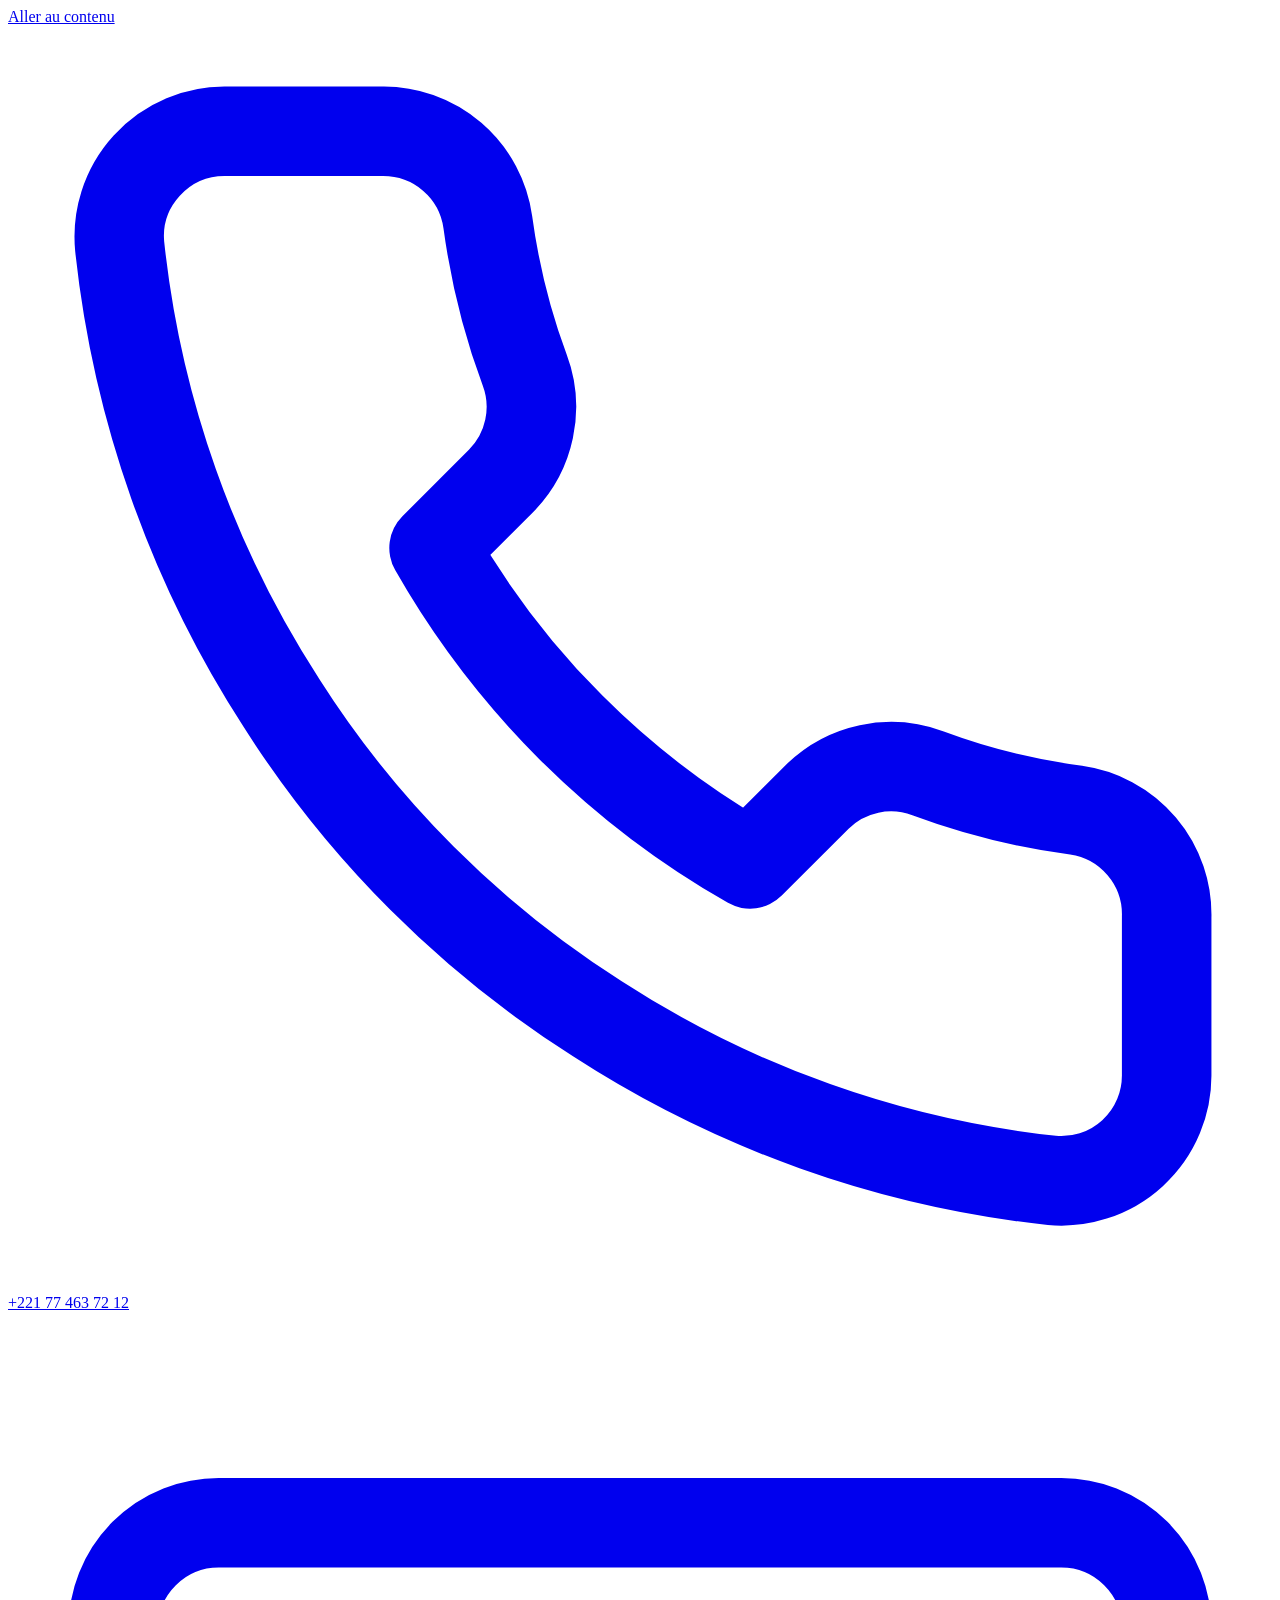
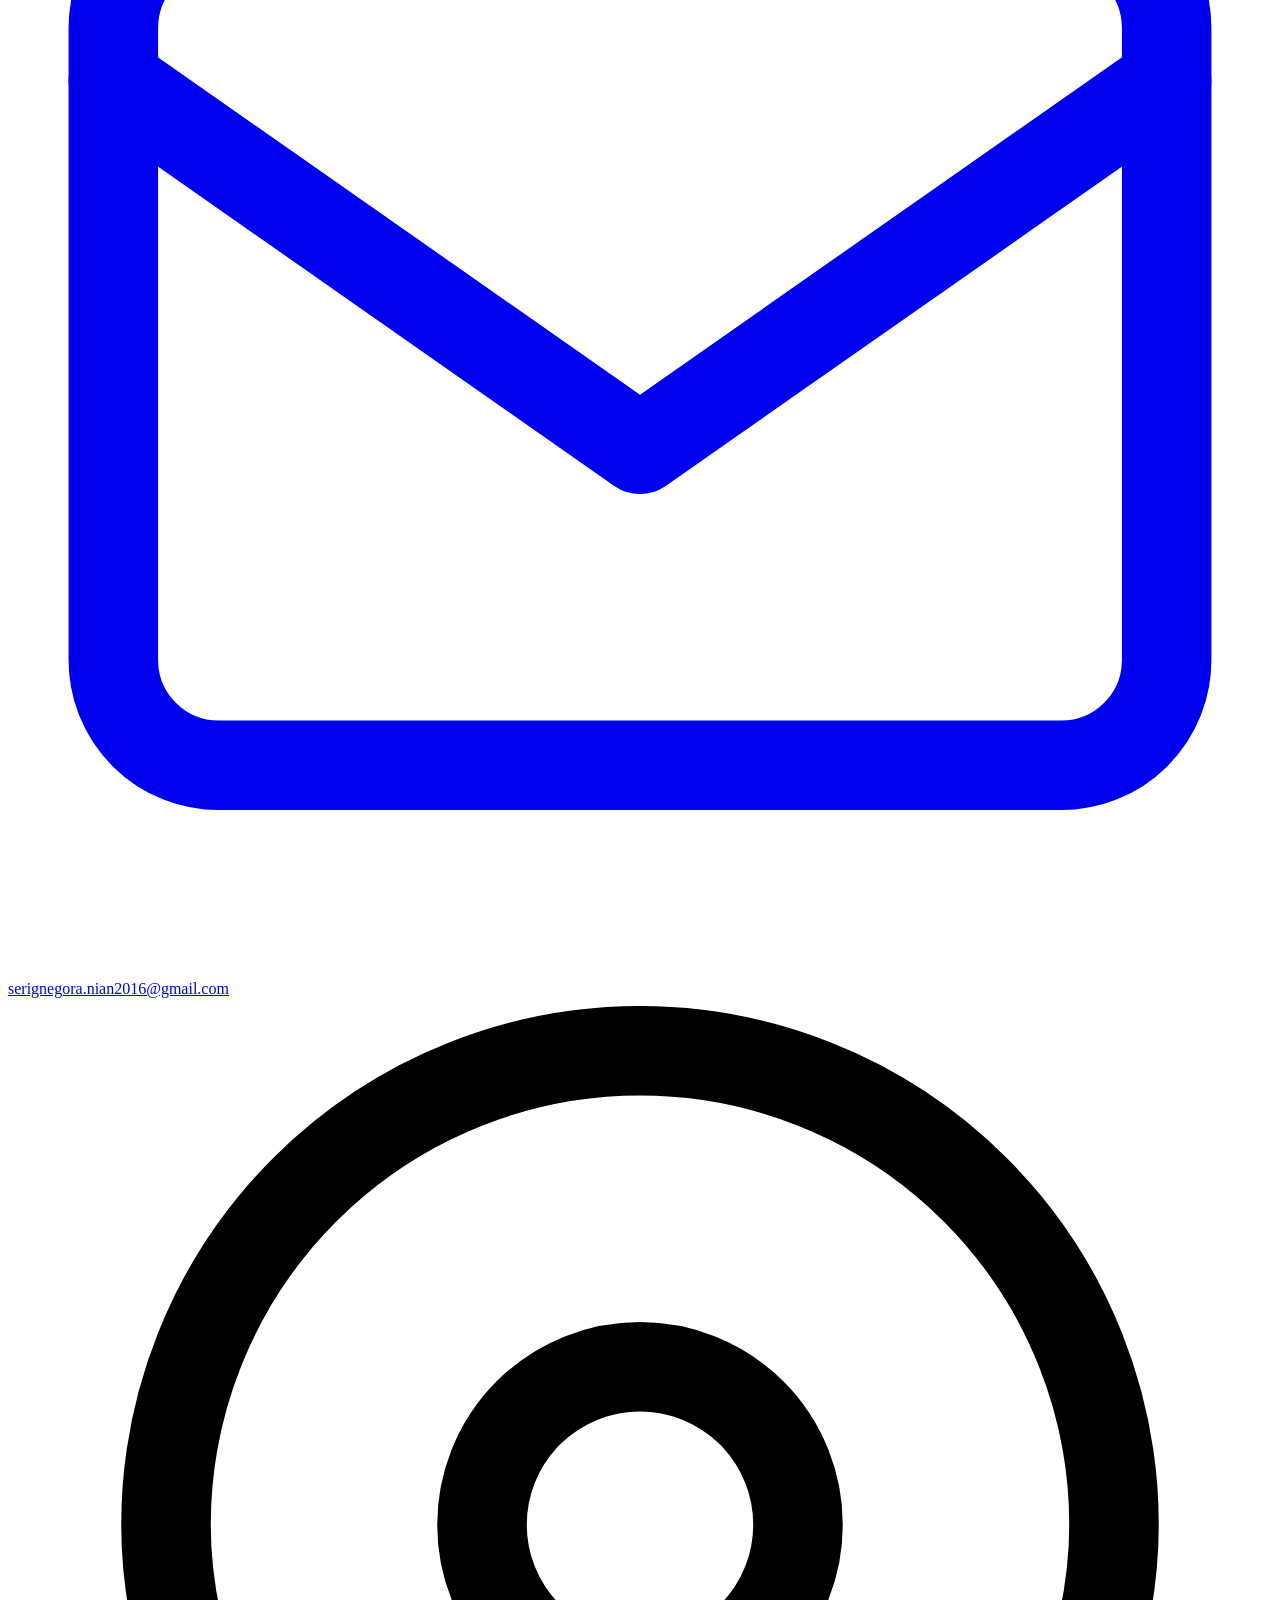
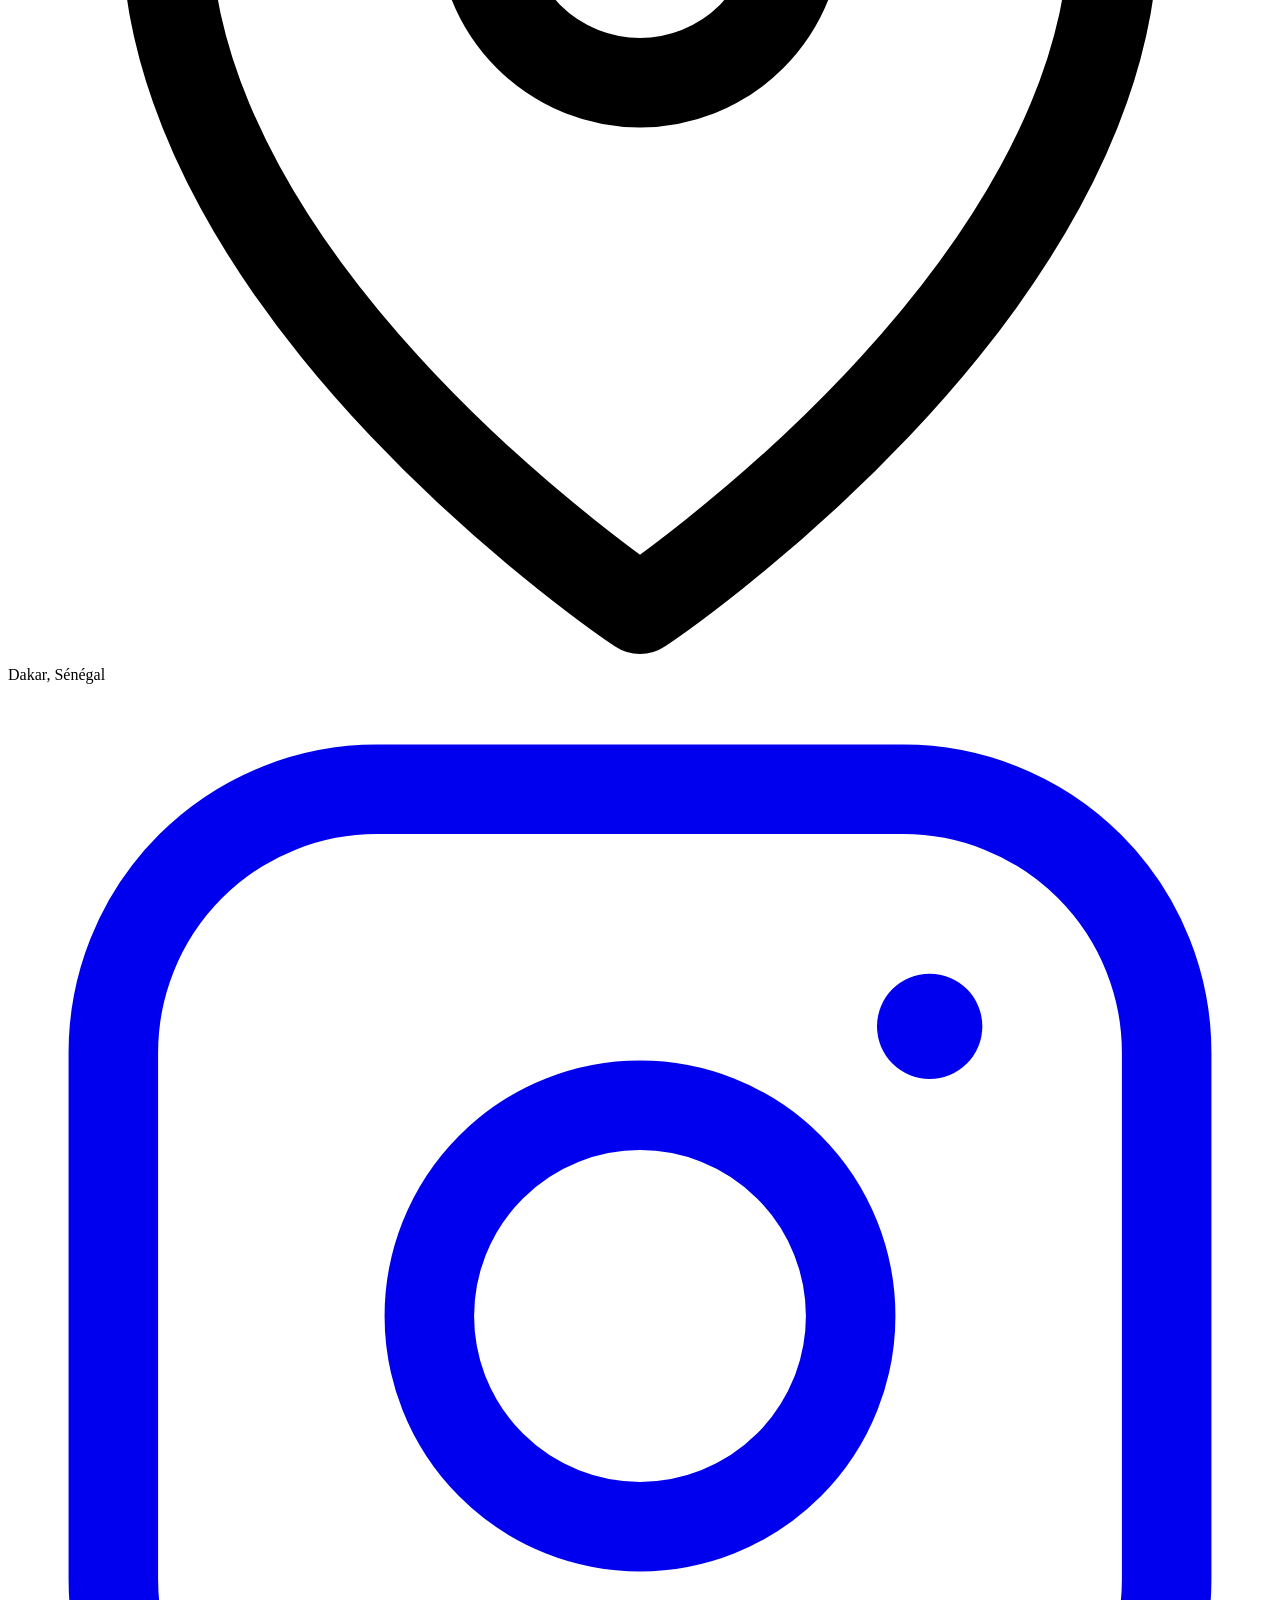
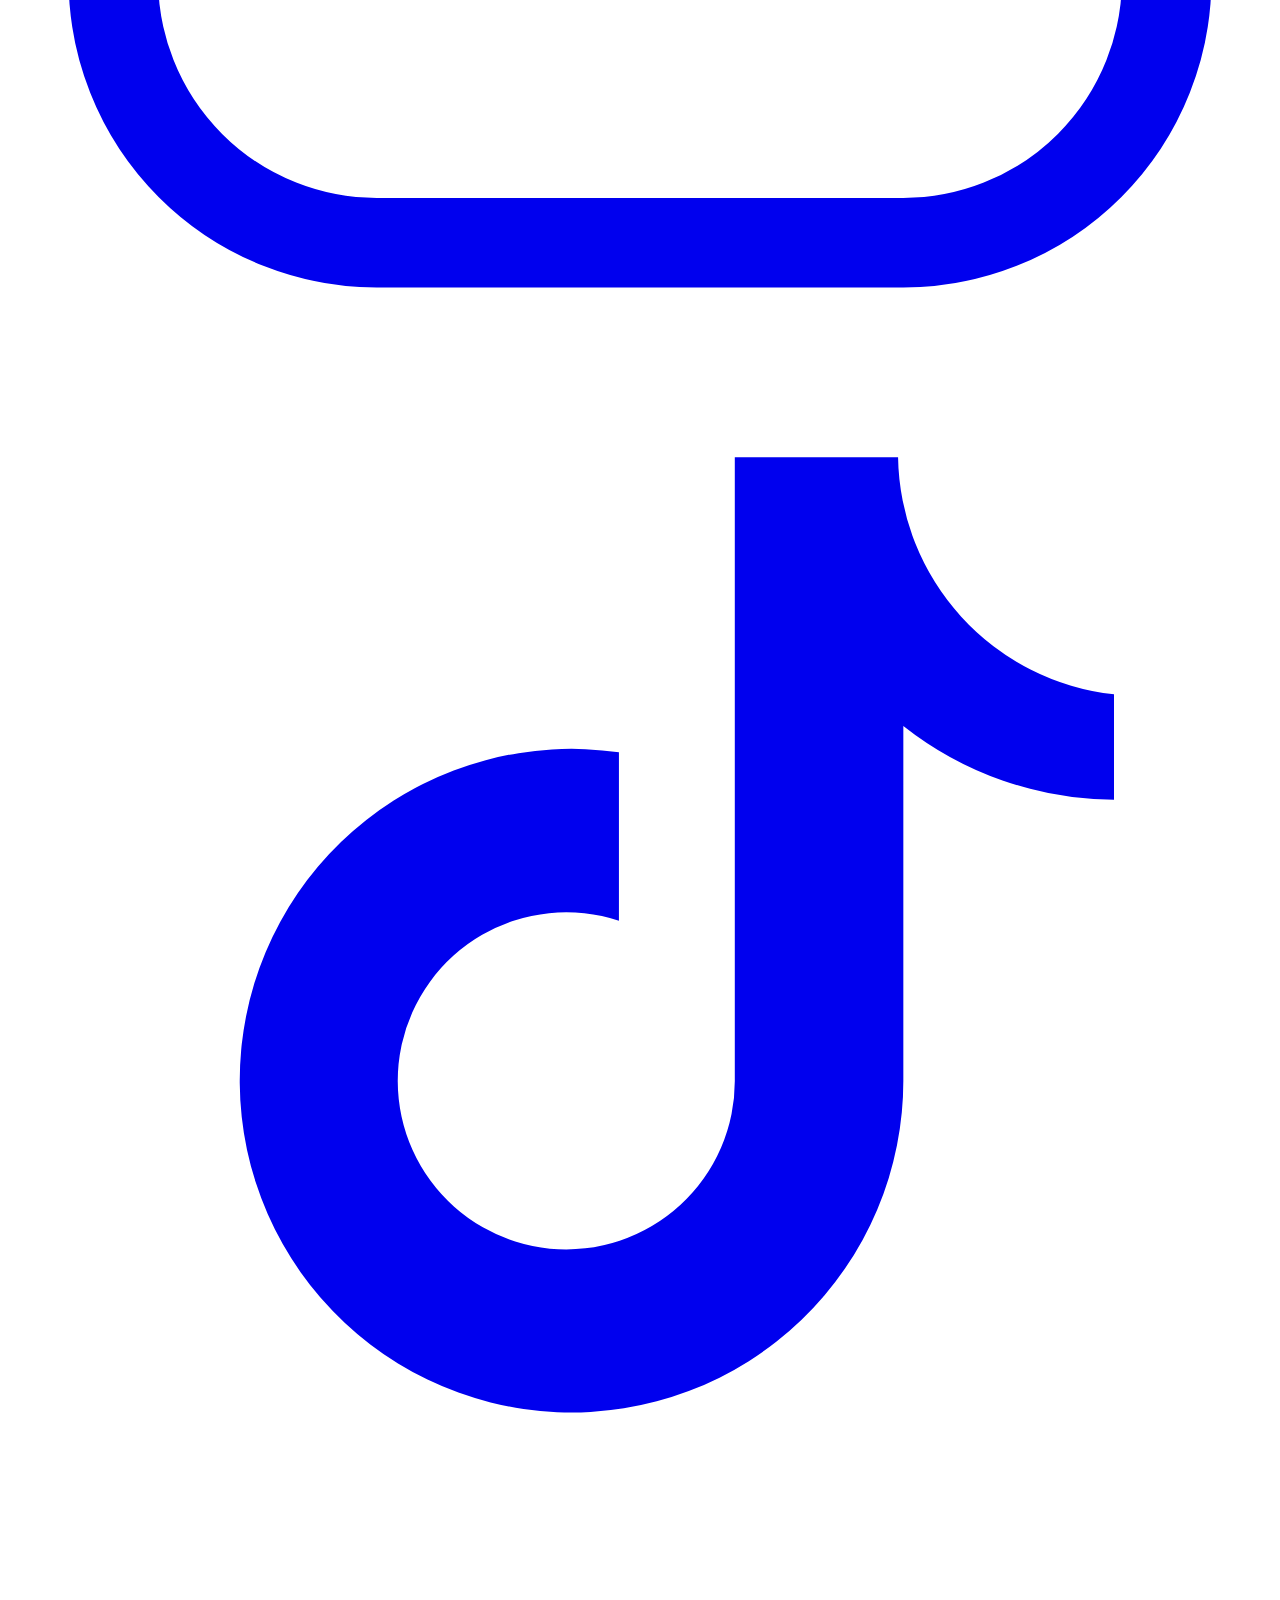
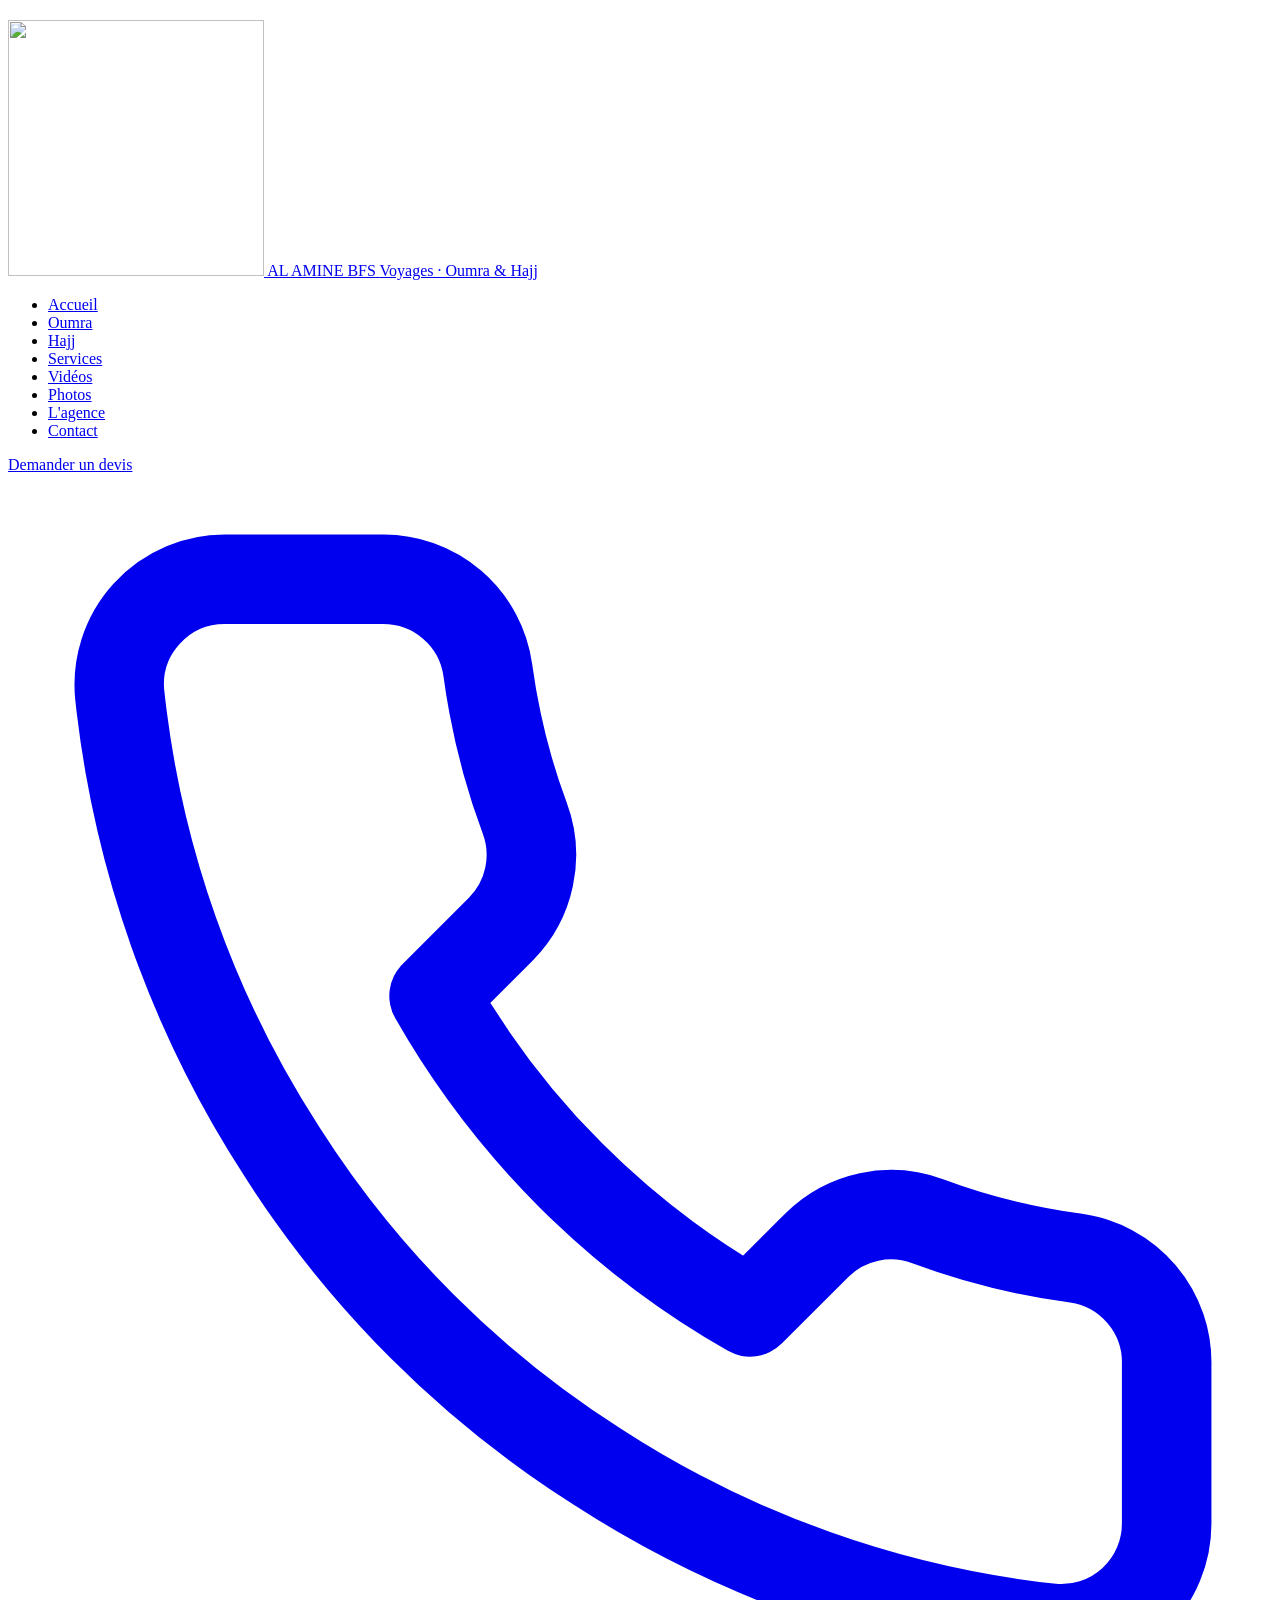
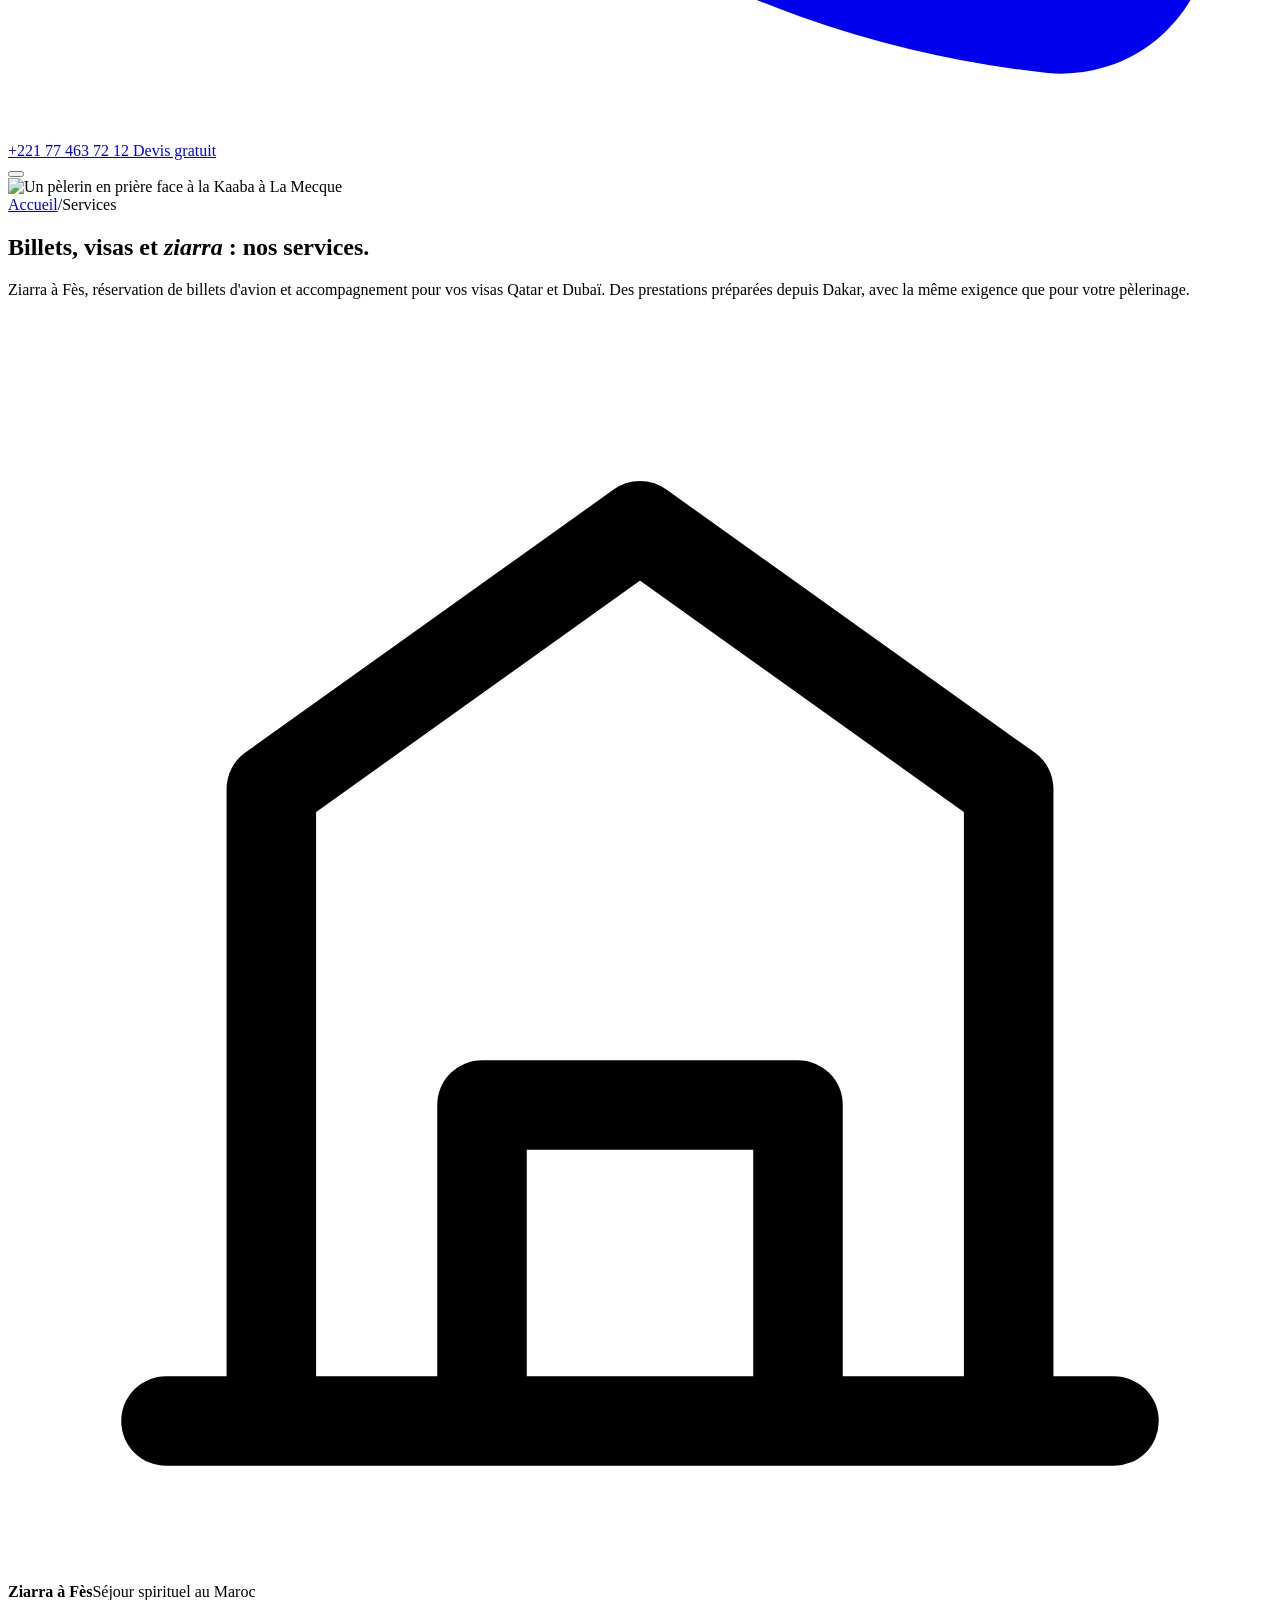
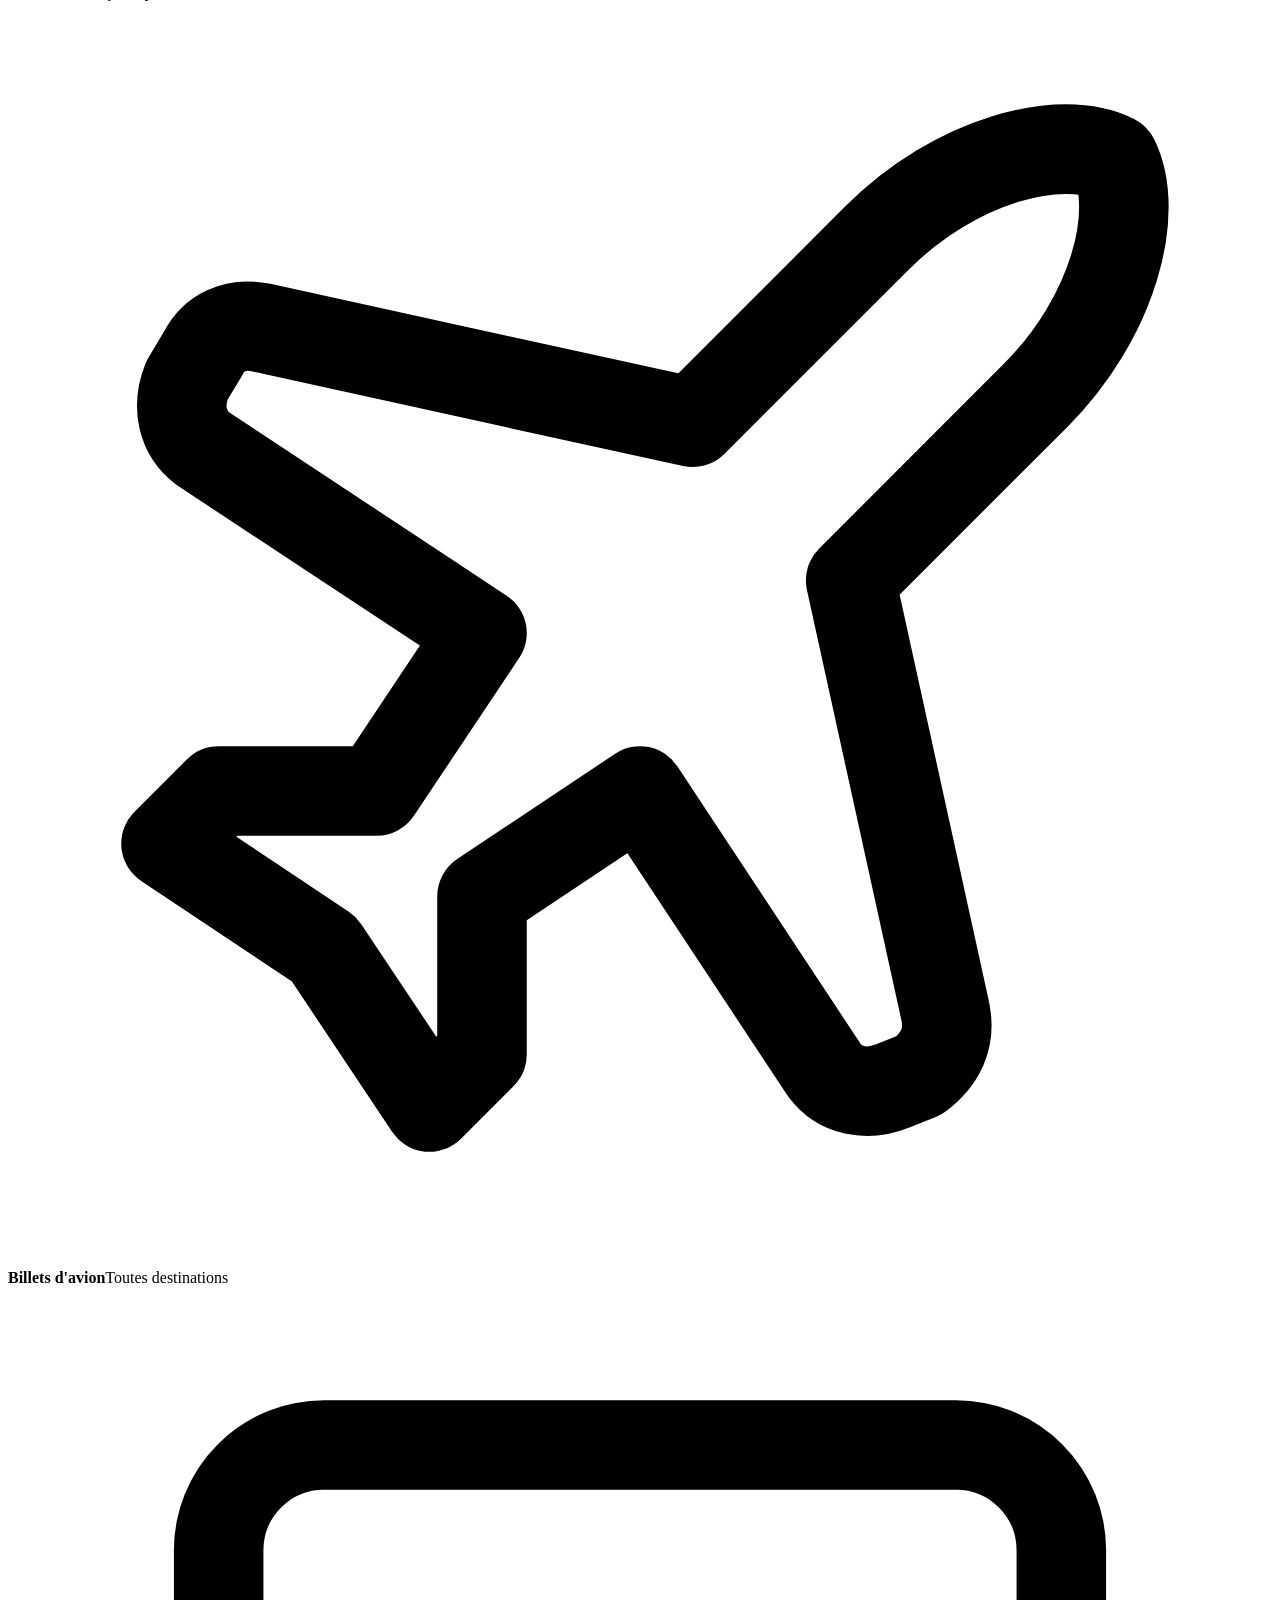
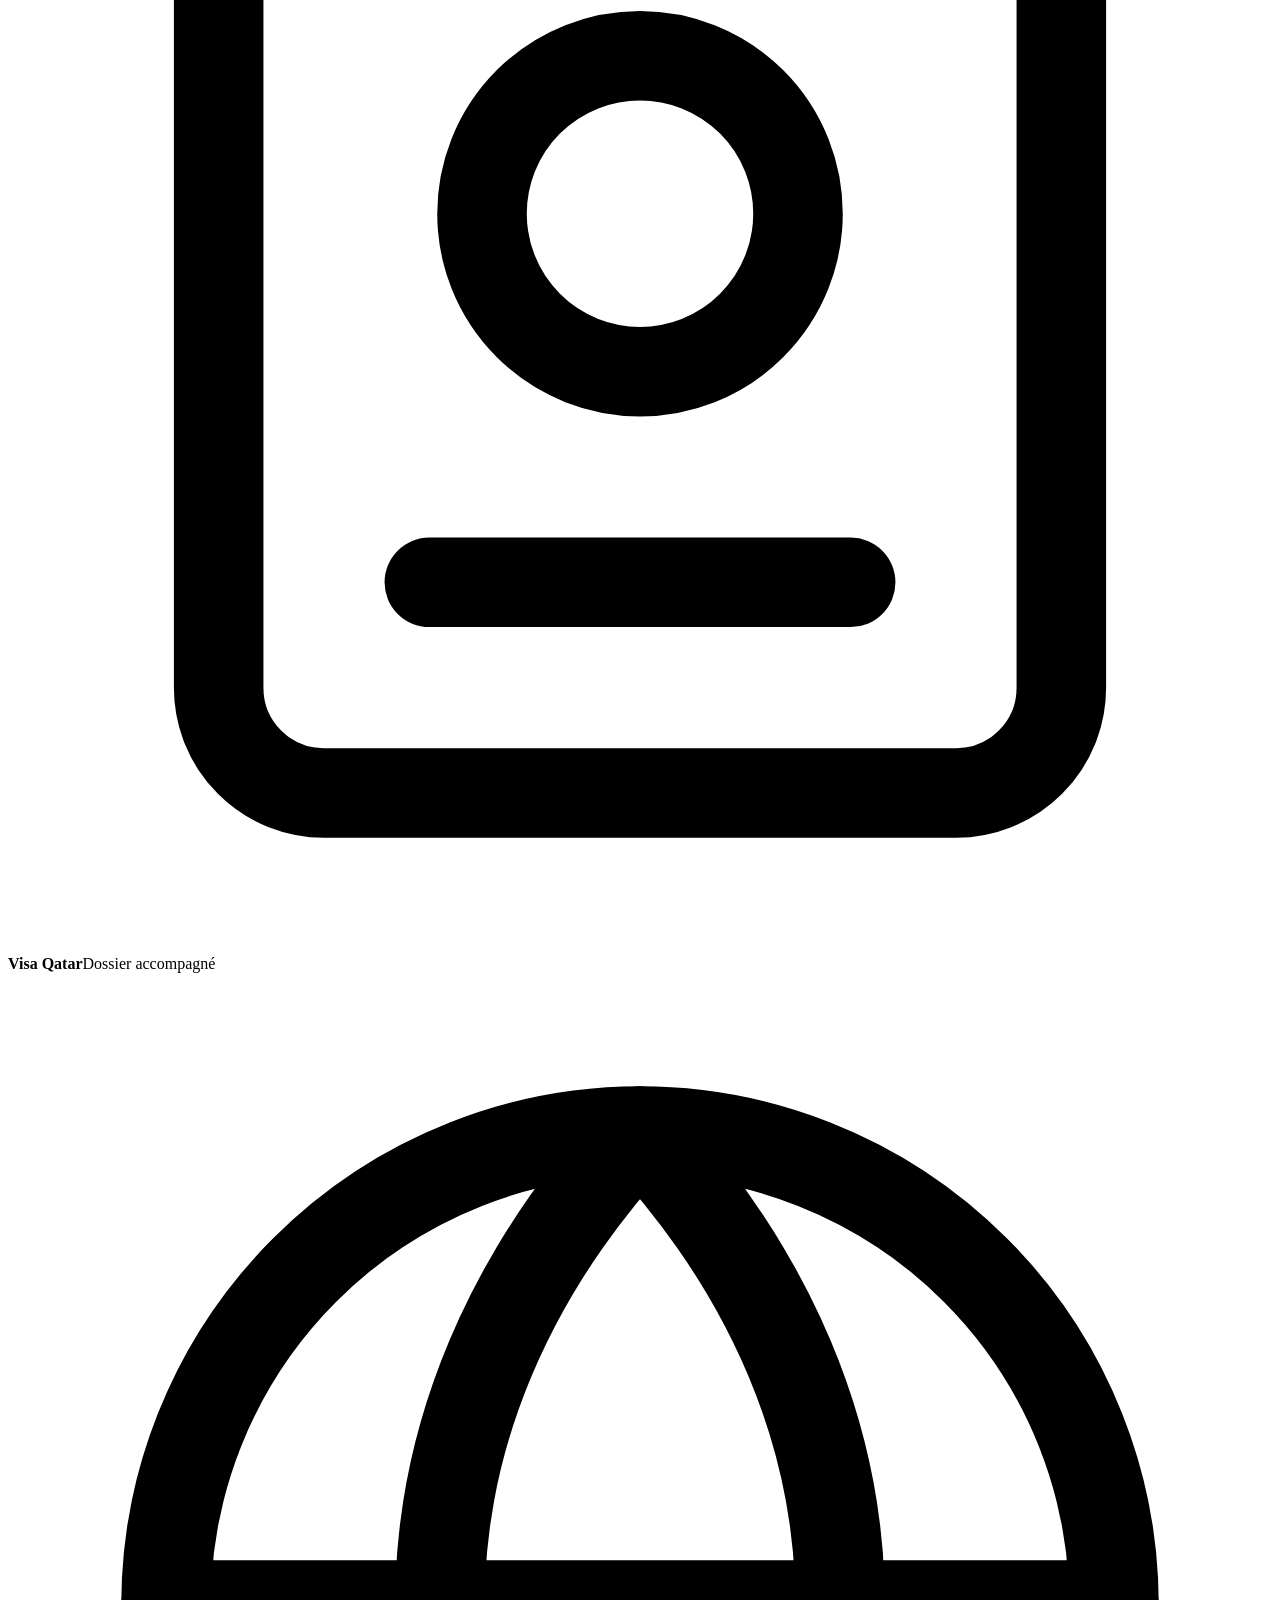
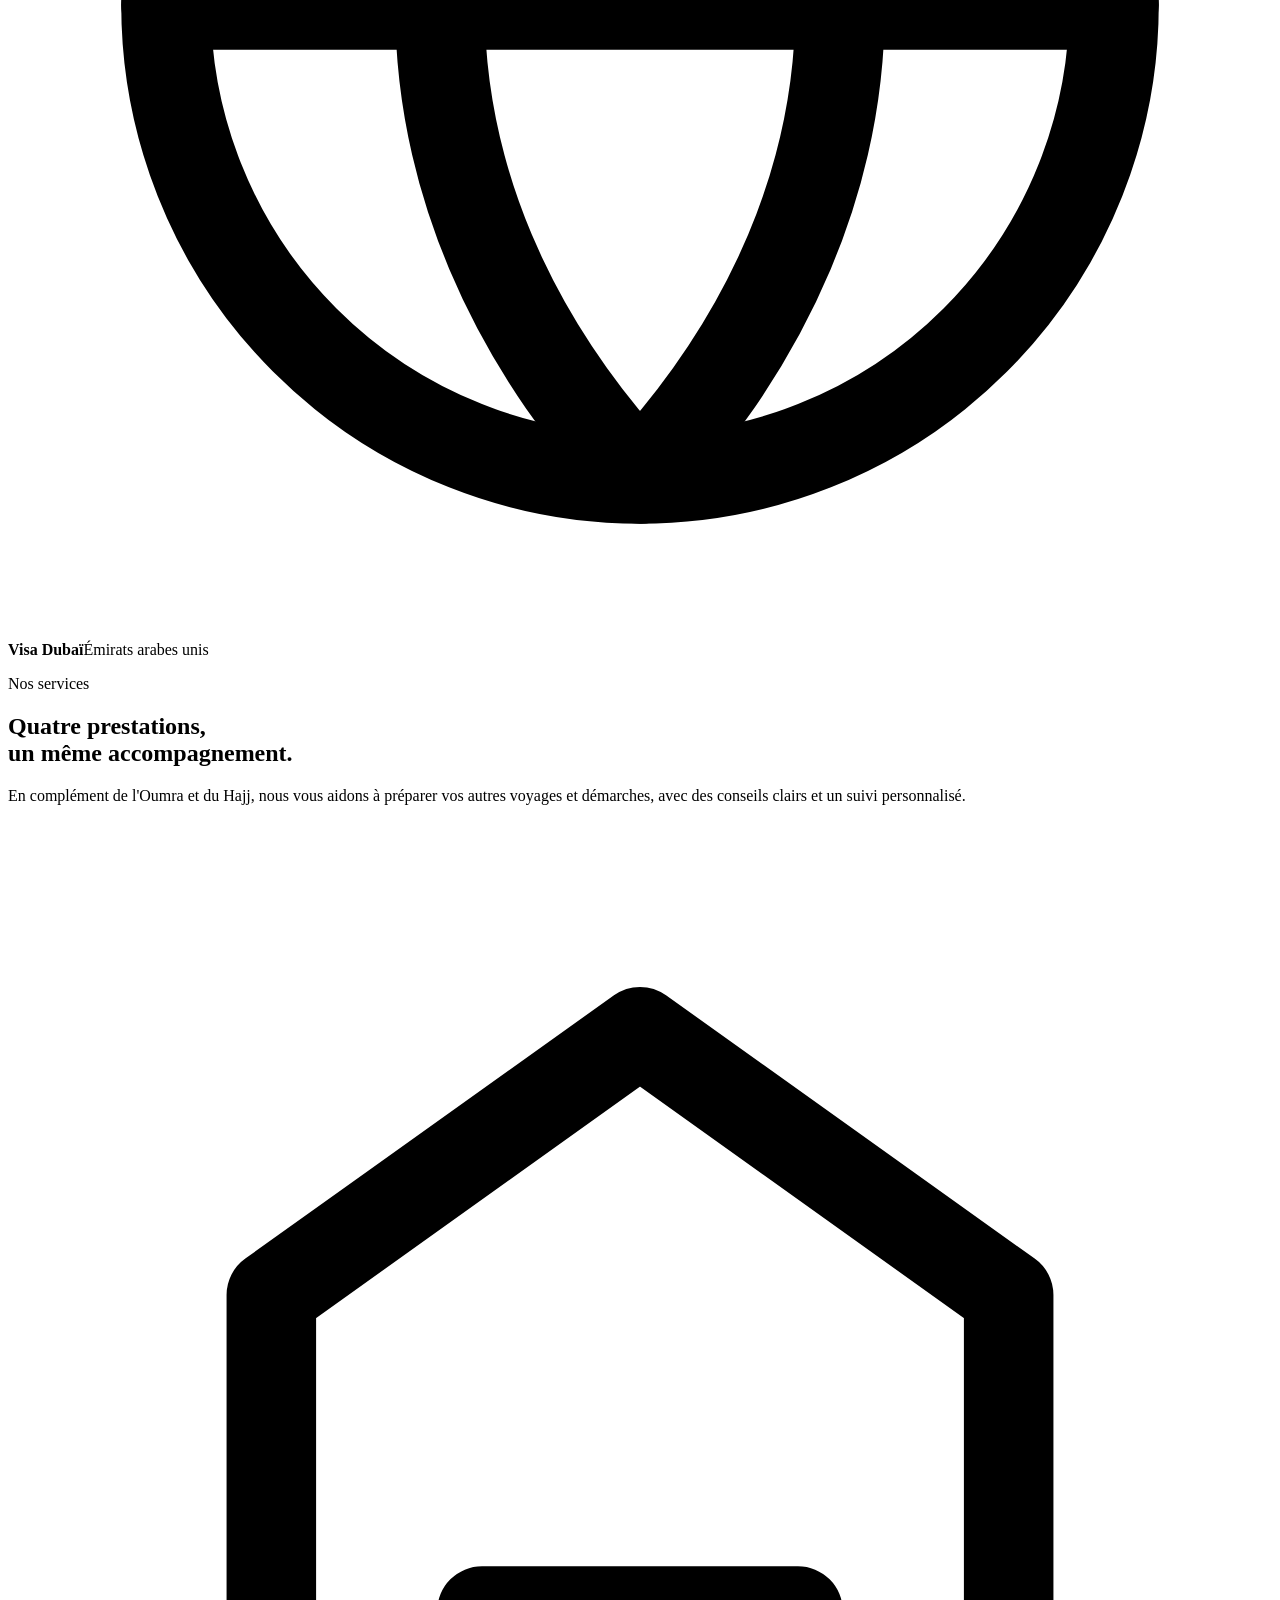
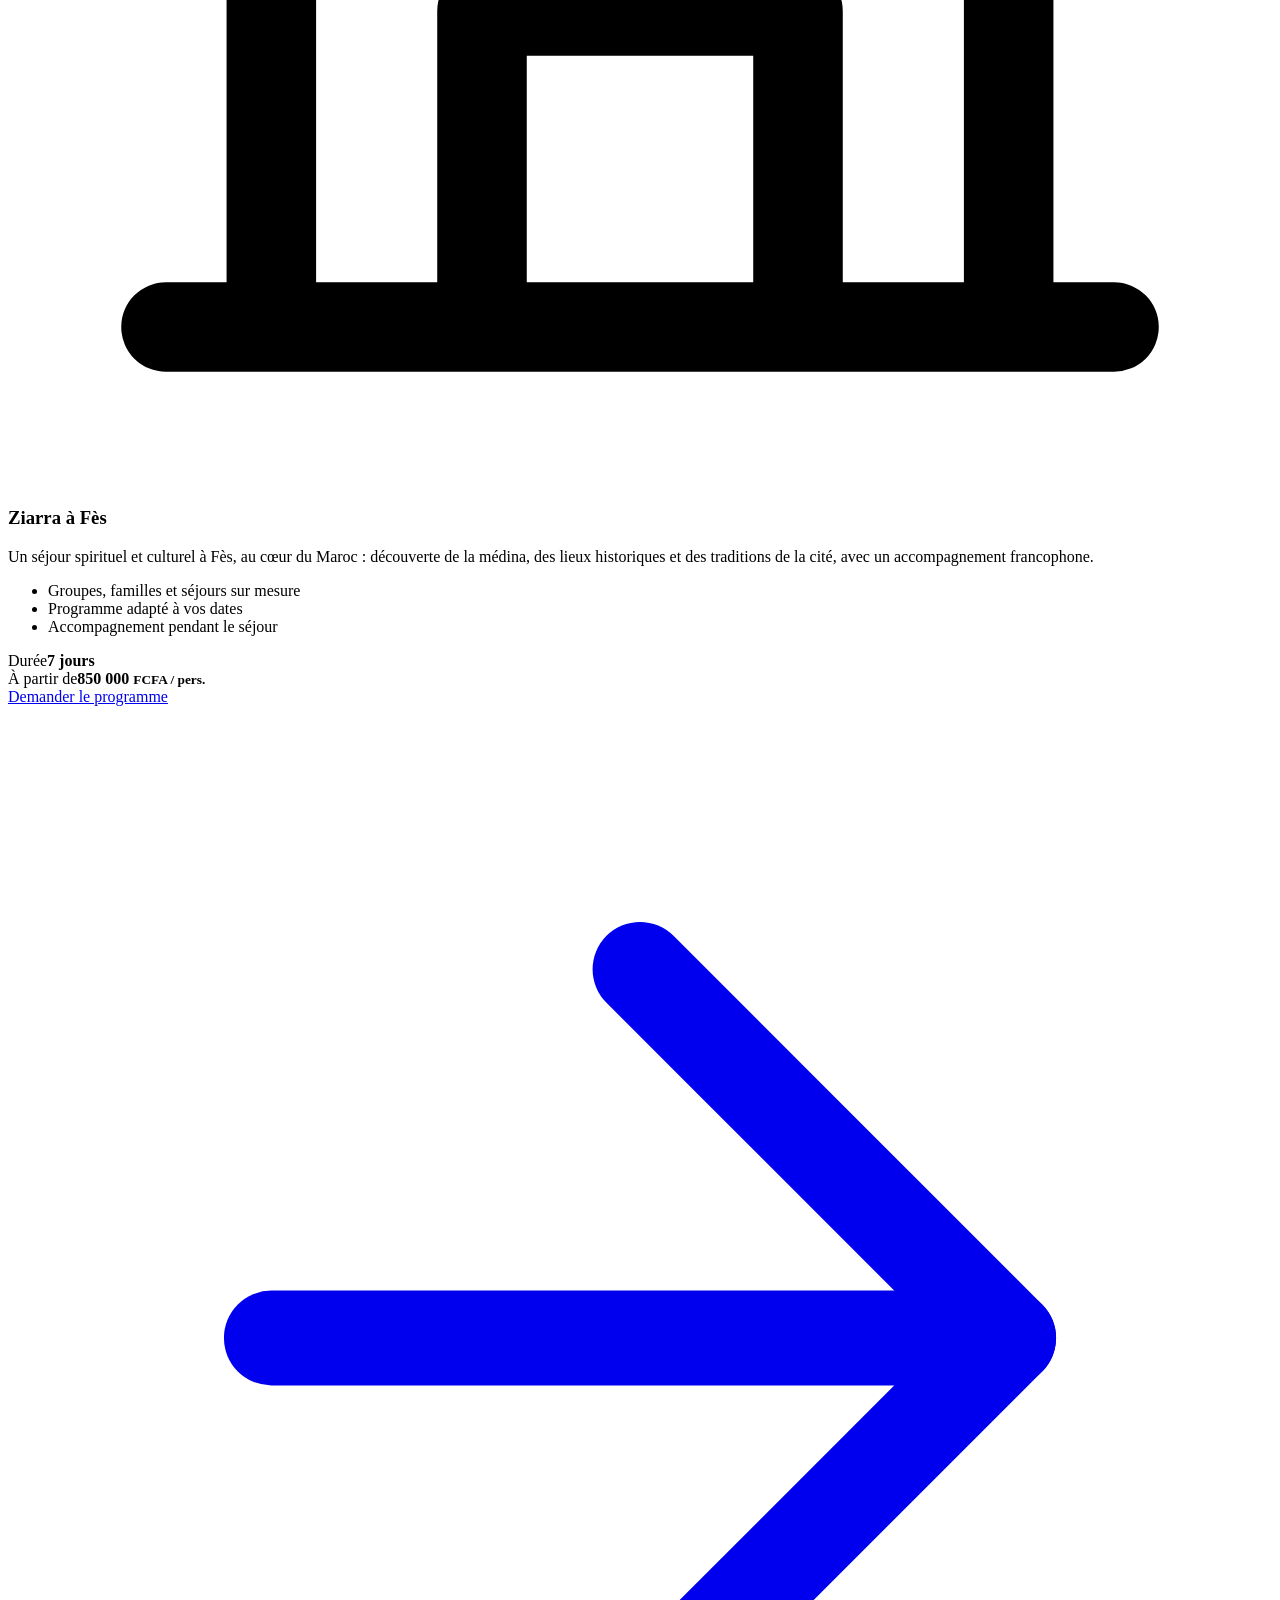
==== index.html @ 8525d1c1 "Create index.html" ====
<!DOCTYPE html>
<html lang="fr">
<head>
  <meta charset="UTF-8">
  <meta name="viewport" content="width=device-width, initial-scale=1">
  <title>Services &amp; tarifs — Ziarra Fès, billets et visas | AL AMINE BFS VOYAGES</title>
  <meta name="description" content="Ziarra à Fès, billets d'avion, visa Qatar et visa Dubaï : durées et tarifs indicatifs, accompagnement depuis Dakar. Devis gratuit avec AL AMINE BFS VOYAGES.">
  <meta name="theme-color" content="#062a20">
  <link rel="canonical" href="https://www.alaminebfsservices.com/services.html">
  <link rel="icon" type="image/svg+xml" href="favicon.svg">

  <meta property="og:type" content="website">
  <meta property="og:locale" content="fr_FR">
  <meta property="og:site_name" content="AL AMINE BFS VOYAGES">
  <meta property="og:title" content="Services &amp; tarifs — Ziarra Fès, billets et visas | AL AMINE BFS VOYAGES">
  <meta property="og:description" content="Durées et tarifs indicatifs pour la ziarra à Fès, les billets d'avion et les visas Qatar et Dubaï, depuis Dakar.">
  <meta property="og:image" content="https://www.alaminebfsservices.com/assets/img/pilgrim.jpg">
  <meta property="og:url" content="https://www.alaminebfsservices.com/services.html">
  <meta name="twitter:card" content="summary_large_image">

  <link rel="preconnect" href="https://fonts.googleapis.com">
  <link rel="preconnect" href="https://fonts.gstatic.com" crossorigin>
  <link href="https://fonts.googleapis.com/css2?family=Amiri:wght@400;700&amp;family=Cormorant+Garamond:ital,wght@0,400;0,500;0,600;0,700;1,400;1,500&amp;family=Manrope:wght@300;400;500;600;700&amp;display=swap" rel="stylesheet">
  <link rel="stylesheet" href="assets/css/style.css">
</head>
<body class="page-services">
  <a class="skip-link" href="#main">Aller au contenu</a>

  <div class="topbar">
    <div class="container topbar-inner">
      <div class="topbar-contact">
        <a href="tel:+221774637212">
          <svg viewBox="0 0 24 24" fill="none" stroke="currentColor" stroke-width="1.7" stroke-linecap="round" stroke-linejoin="round" aria-hidden="true"><path d="M22 16.92v3a2 2 0 0 1-2.18 2 19.79 19.79 0 0 1-8.63-3.07 19.5 19.5 0 0 1-6-6A19.79 19.79 0 0 1 2.12 4.18 2 2 0 0 1 4.11 2h3a2 2 0 0 1 2 1.72c.13.96.36 1.9.7 2.81a2 2 0 0 1-.45 2.11L8.09 9.91a16 16 0 0 0 6 6l1.27-1.27a2 2 0 0 1 2.11-.45c.91.34 1.85.57 2.81.7A2 2 0 0 1 22 16.92z"/></svg>
          +221 77 463 72 12
        </a>
        <a href="mailto:serignegora.nian2016@gmail.com" class="hide-sm">
          <svg viewBox="0 0 24 24" fill="none" stroke="currentColor" stroke-width="1.7" stroke-linecap="round" stroke-linejoin="round" aria-hidden="true"><rect x="2" y="4" width="20" height="16" rx="2"/><path d="m22 7-10 7L2 7"/></svg>
          serignegora.nian2016@gmail.com
        </a>
        <span class="topbar-location">
          <svg viewBox="0 0 24 24" fill="none" stroke="currentColor" stroke-width="1.7" stroke-linecap="round" stroke-linejoin="round" aria-hidden="true"><path d="M21 10c0 7-9 13-9 13S3 17 3 10a9 9 0 0 1 18 0z"/><circle cx="12" cy="10" r="3"/></svg>
          Dakar, Sénégal
        </span>
      </div>
      <div class="topbar-social">
        <a href="https://www.instagram.com/p/DcQyc6LtL-p/" target="_blank" rel="noopener" aria-label="Instagram"><svg viewBox="0 0 24 24" fill="none" stroke="currentColor" stroke-width="1.7" aria-hidden="true"><rect x="2" y="2" width="20" height="20" rx="5"/><circle cx="12" cy="12" r="4"/><circle cx="17.5" cy="6.5" r="1" fill="currentColor" stroke="none"/></svg></a>
        <a href="https://www.tiktok.com/@serigne.gora.al.amine" target="_blank" rel="noopener" aria-label="TikTok"><svg viewBox="0 0 24 24" fill="currentColor" aria-hidden="true"><path d="M21 8.5a6.5 6.5 0 0 1-4-1.4v6.7a6.3 6.3 0 1 1-5.4-6.2v3.2a3.2 3.2 0 1 0 2.2 3V2h3.1a4.6 4.6 0 0 0 4.1 4.5V8.5z"/></svg></a>
      </div>
    </div>
  </div>

  <header class="site-header" id="site-header">
    <div class="container header-inner">
      <a class="brand" href="index.html" aria-label="AL AMINE BFS VOYAGES — Accueil">
        <img class="brand-mark brand-logo" src="assets/img/logo-al-amine.png" alt="" width="256" height="256" decoding="async">
        <span class="brand-text">
          <span class="brand-name">AL AMINE BFS</span>
          <span class="brand-sub">Voyages · Oumra &amp; Hajj</span>
        </span>
      </a>

      <nav class="main-nav" id="main-nav" aria-label="Navigation principale">
        <ul>
          <li><a href="index.html">Accueil</a></li>
          <li><a href="omra.html">Oumra</a></li>
          <li><a href="hajj.html">Hajj</a></li>
          <li><a href="services.html" class="is-active">Services</a></li>
          <li><a href="videos.html">Vidéos</a></li>
          <li><a href="photos.html">Photos</a></li>
          <li><a href="agence.html">L'agence</a></li>
          <li><a href="contact.html">Contact</a></li>
        </ul>
        <div class="nav-mobile-cta"><a class="btn btn--gold" href="contact.html#devis">Demander un devis</a></div>
      </nav>

      <div class="header-actions">
        <a class="header-phone" href="tel:+221774637212">
          <svg viewBox="0 0 24 24" fill="none" stroke="currentColor" stroke-width="1.7" stroke-linecap="round" stroke-linejoin="round" aria-hidden="true"><path d="M22 16.92v3a2 2 0 0 1-2.18 2 19.79 19.79 0 0 1-8.63-3.07 19.5 19.5 0 0 1-6-6A19.79 19.79 0 0 1 2.12 4.18 2 2 0 0 1 4.11 2h3a2 2 0 0 1 2 1.72c.13.96.36 1.9.7 2.81a2 2 0 0 1-.45 2.11L8.09 9.91a16 16 0 0 0 6 6l1.27-1.27a2 2 0 0 1 2.11-.45c.91.34 1.85.57 2.81.7A2 2 0 0 1 22 16.92z"/></svg>
          +221 77 463 72 12
        </a>
        <a class="btn btn--gold btn--sm" href="contact.html#devis">Devis gratuit</a>
      </div>

      <button class="nav-toggle" id="nav-toggle" type="button" aria-label="Ouvrir le menu" aria-expanded="false" aria-controls="main-nav">
        <span></span><span></span><span></span>
      </button>
    </div>
  </header>

  <main id="main">
    <section class="page-hero page-hero--offset">
      <div class="page-hero-bg">
        <img src="assets/img/pilgrim.jpg" width="1400" height="1050" alt="Un pèlerin en prière face à la Kaaba à La Mecque" fetchpriority="high">
      </div>
      <div class="container page-hero-content">
        <nav class="breadcrumb" aria-label="Fil d'Ariane">
          <a href="index.html">Accueil</a><span>/</span><span>Services</span>
        </nav>
        <h1>Billets, visas et <em>ziarra</em> : nos services.</h1>
        <p>Ziarra à Fès, réservation de billets d'avion et accompagnement pour vos visas Qatar et Dubaï. Des prestations préparées depuis Dakar, avec la même exigence que pour votre pèlerinage.</p>
      </div>
    </section>

    <!-- Infos clés -->
    <section class="stats-wrap" aria-label="Nos services en bref">
      <div class="container">
        <div class="travel-info reveal">
          <div>
            <svg viewBox="0 0 24 24" fill="none" stroke="currentColor" stroke-width="1.7" stroke-linecap="round" stroke-linejoin="round" aria-hidden="true"><path d="M3 21h18M5 21V9l7-5 7 5v12M9 21v-6h6v6"/></svg>
            <div><strong>Ziarra à Fès</strong><span>Séjour spirituel au Maroc</span></div>
          </div>
          <div>
            <svg viewBox="0 0 24 24" fill="none" stroke="currentColor" stroke-width="1.7" stroke-linecap="round" stroke-linejoin="round" aria-hidden="true"><path d="M17.8 19.2 16 11l3.5-3.5C21 6 21.5 4 21 3c-1-.5-3 0-4.5 1.5L13 8 4.8 6.2c-.5-.1-.9.1-1.1.5l-.3.5c-.2.5-.1 1 .3 1.3L9 12l-2 3H4l-1 1 3 2 2 3 1-1v-3l3-2 3.5 5.3c.3.4.8.5 1.3.3l.5-.2c.4-.3.6-.7.5-1.2z"/></svg>
            <div><strong>Billets d'avion</strong><span>Toutes destinations</span></div>
          </div>
          <div>
            <svg viewBox="0 0 24 24" fill="none" stroke="currentColor" stroke-width="1.7" stroke-linecap="round" stroke-linejoin="round" aria-hidden="true"><rect x="4" y="3" width="16" height="18" rx="2"/><circle cx="12" cy="10" r="3"/><path d="M8 17h8"/></svg>
            <div><strong>Visa Qatar</strong><span>Dossier accompagné</span></div>
          </div>
          <div>
            <svg viewBox="0 0 24 24" fill="none" stroke="currentColor" stroke-width="1.7" stroke-linecap="round" stroke-linejoin="round" aria-hidden="true"><circle cx="12" cy="12" r="9"/><path d="M3 12h18M12 3c2.5 2.7 3.8 5.8 3.8 9s-1.3 6.3-3.8 9c-2.5-2.7-3.8-5.8-3.8-9S9.5 5.7 12 3z"/></svg>
            <div><strong>Visa Dubaï</strong><span>Émirats arabes unis</span></div>
          </div>
        </div>
      </div>
    </section>

    <!-- Services -->
    <section class="section">
      <div class="container">
        <div class="section-head section-head--center">
          <p class="eyebrow">Nos services</p>
          <h2 class="section-title">Quatre prestations,<br>un même accompagnement.</h2>
          <p class="section-lead">En complément de l'Oumra et du Hajj, nous vous aidons à préparer vos autres voyages et démarches, avec des conseils clairs et un suivi personnalisé.</p>
        </div>

        <div class="features">
          <article class="feature reveal" id="ziarra">
            <span class="feature-icon">
              <svg viewBox="0 0 24 24" fill="none" stroke="currentColor" stroke-width="1.7" stroke-linecap="round" stroke-linejoin="round" aria-hidden="true"><path d="M3 21h18M5 21V9l7-5 7 5v12M9 21v-6h6v6"/></svg>
            </span>
            <h3>Ziarra à Fès</h3>
            <p>Un séjour spirituel et culturel à Fès, au cœur du Maroc : découverte de la médina, des lieux historiques et des traditions de la cité, avec un accompagnement francophone.</p>
            <ul class="service-points">
              <li>Groupes, familles et séjours sur mesure</li>
              <li>Programme adapté à vos dates</li>
              <li>Accompagnement pendant le séjour</li>
            </ul>
            <div class="service-meta">
              <div><span>Durée</span><strong>7 jours</strong></div>
              <div><span>À partir de</span><strong>850 000 <small>FCFA / pers.</small></strong></div>
            </div>
            <a class="link-arrow" href="contact.html?offre=ziarra#devis">Demander le programme
              <svg viewBox="0 0 24 24" fill="none" stroke="currentColor" stroke-width="1.8" stroke-linecap="round" stroke-linejoin="round" aria-hidden="true"><line x1="5" y1="12" x2="19" y2="12"/><polyline points="12 5 19 12 12 19"/></svg>
            </a>
          </article>

          <article class="feature reveal" id="billets" style="--d: .08s">
            <span class="feature-icon">
              <svg viewBox="0 0 24 24" fill="none" stroke="currentColor" stroke-width="1.7" stroke-linecap="round" stroke-linejoin="round" aria-hidden="true"><path d="M17.8 19.2 16 11l3.5-3.5C21 6 21.5 4 21 3c-1-.5-3 0-4.5 1.5L13 8 4.8 6.2c-.5-.1-.9.1-1.1.5l-.3.5c-.2.5-.1 1 .3 1.3L9 12l-2 3H4l-1 1 3 2 2 3 1-1v-3l3-2 3.5 5.3c.3.4.8.5 1.3.3l.5-.2c.4-.3.6-.7.5-1.2z"/></svg>
            </span>
            <h3>Billets d'avion</h3>
            <p>Réservation de billets au départ de Dakar ou vers le Sénégal : nous comparons les compagnies, les escales et les conditions pour trouver l'option la plus adaptée.</p>
            <ul class="service-points">
              <li>Vols réguliers et groupes</li>
              <li>Dates flexibles et escales maîtrisées</li>
              <li>Émission et suivi de la réservation</li>
            </ul>
            <div class="service-meta">
              <div><span>Émission</span><strong>24–48 h</strong></div>
              <div><span>À partir de</span><strong>250 000 <small>FCFA · selon destination</small></strong></div>
            </div>
            <a class="link-arrow" href="contact.html?offre=billet#devis">Demander un tarif
              <svg viewBox="0 0 24 24" fill="none" stroke="currentColor" stroke-width="1.8" stroke-linecap="round" stroke-linejoin="round" aria-hidden="true"><line x1="5" y1="12" x2="19" y2="12"/><polyline points="12 5 19 12 12 19"/></svg>
            </a>
          </article>

          <article class="feature reveal" id="visas">
            <span class="feature-icon">
              <svg viewBox="0 0 24 24" fill="none" stroke="currentColor" stroke-width="1.7" stroke-linecap="round" stroke-linejoin="round" aria-hidden="true"><rect x="4" y="3" width="16" height="18" rx="2"/><circle cx="12" cy="10" r="3"/><path d="M8 17h8"/></svg>
            </span>
            <h3>Visa Qatar</h3>
            <p>Nous vous accompagnons dans la préparation de votre demande de visa pour le Qatar : vérification des pièces, formulaire, réservation et suivi du dossier.</p>
            <ul class="service-points">
              <li>Documents vérifiés avant dépôt</li>
              <li>Formulaire et démarches accompagnés</li>
              <li>Suivi jusqu'à la décision</li>
            </ul>
            <div class="service-meta">
              <div><span>Délai</span><strong>5–10 jours ouvrés</strong></div>
              <div><span>À partir de</span><strong>170 000 <small>FCFA</small></strong></div>
            </div>
            <a class="link-arrow" href="contact.html?offre=qatar#devis">Préparer mon dossier
              <svg viewBox="0 0 24 24" fill="none" stroke="currentColor" stroke-width="1.8" stroke-linecap="round" stroke-linejoin="round" aria-hidden="true"><line x1="5" y1="12" x2="19" y2="12"/><polyline points="12 5 19 12 12 19"/></svg>
            </a>
          </article>

          <article class="feature reveal" id="visa-dubai" style="--d: .08s">
            <span class="feature-icon">
              <svg viewBox="0 0 24 24" fill="none" stroke="currentColor" stroke-width="1.7" stroke-linecap="round" stroke-linejoin="round" aria-hidden="true"><circle cx="12" cy="12" r="9"/><path d="M3 12h18M12 3c2.5 2.7 3.8 5.8 3.8 9s-1.3 6.3-3.8 9c-2.5-2.7-3.8-5.8-3.8-9S9.5 5.7 12 3z"/></svg>
            </span>
            <h3>Visa Dubaï</h3>
            <p>Assistance pour votre demande de visa pour Dubaï et les Émirats arabes unis : constitution du dossier, photos, assurance voyage et conseils sur les délais.</p>
            <ul class="service-points">
              <li>Dossier constitué selon votre profil</li>
              <li>Conseils sur les pièces à fournir</li>
              <li>Suivi des délais et de la réponse</li>
            </ul>
            <div class="service-meta">
              <div><span>Délai</span><strong>3–7 jours ouvrés</strong></div>
              <div><span>À partir de</span><strong>160 000 <small>FCFA</small></strong></div>
            </div>
            <a class="link-arrow" href="contact.html?offre=dubai#devis">Préparer mon dossier
              <svg viewBox="0 0 24 24" fill="none" stroke="currentColor" stroke-width="1.8" stroke-linecap="round" stroke-linejoin="round" aria-hidden="true"><line x1="5" y1="12" x2="19" y2="12"/><polyline points="12 5 19 12 12 19"/></svg>
            </a>
          </article>
        </div>

        <p class="pricing-note">Tarifs indicatifs par personne, hors périodes de forte demande et sous réserve de disponibilité. Pour les billets, le montant dépend de la destination, de la compagnie et de la date de réservation. Pour les visas, il comprend nos frais de dossier et les frais officiels en vigueur ; il peut varier selon la nationalité, le motif et la durée du séjour. Un devis détaillé vous est remis avant tout engagement.</p>

        <div class="notice reveal" style="margin-top: 28px">
          <svg viewBox="0 0 24 24" fill="none" stroke="currentColor" stroke-width="1.7" stroke-linecap="round" stroke-linejoin="round" aria-hidden="true"><circle cx="12" cy="12" r="10"/><path d="M12 8v4M12 16h.01"/></svg>
          <div>
            <h3>Les visas dépendent des autorités compétentes.</h3>
            <p>L'instruction et la délivrance des visas relèvent exclusivement des autorités du Qatar et des Émirats arabes unis. Les pièces demandées, les frais et les délais varient selon la nationalité et le motif du séjour. Notre accompagnement facilite votre démarche mais ne garantit pas l'obtention du visa.</p>
          </div>
        </div>
      </div>
    </section>

    <!-- Comment ça marche -->
    <section class="section section--cream">
      <div class="container">
        <div class="section-head section-head--center">
          <p class="eyebrow">Comment ça marche</p>
          <h2 class="section-title">Simple, clair, suivi.</h2>
          <p class="section-lead">De la première question à la remise de votre billet ou de votre visa, vous savez toujours où en est votre dossier.</p>
        </div>

        <div class="steps steps--four">
          <div class="step reveal">
            <div class="step-num">1</div>
            <h3>Vous nous contactez</h3>
            <p>Par téléphone, WhatsApp ou via le formulaire : précisez votre destination, vos dates et le nombre de voyageurs.</p>
          </div>
          <div class="step reveal" style="--d: .08s">
            <div class="step-num">2</div>
            <h3>Nous vérifions</h3>
            <p>Nous confirmons les pièces nécessaires, les délais et le budget, sans engagement de votre part.</p>
          </div>
          <div class="step reveal" style="--d: .16s">
            <div class="step-num">3</div>
            <h3>Nous préparons</h3>
            <p>Billet, formulaire de visa ou programme de ziarra : nous prenons en charge les démarches avec vous.</p>
          </div>
          <div class="step reveal" style="--d: .24s">
            <div class="step-num">4</div>
            <h3>Nous suivons</h3>
            <p>Vous êtes informé à chaque étape, jusqu'à la réponse des autorités ou jusqu'à votre départ.</p>
          </div>
        </div>
      </div>
    </section>

    <!-- FAQ -->
    <section class="section">
      <div class="container">
        <div class="section-head section-head--center">
          <p class="eyebrow">Questions fréquentes</p>
          <h2 class="section-title">Vos démarches, en pratique.</h2>
        </div>

        <div class="faq">
          <details>
            <summary>Quels documents faut-il pour un visa Qatar ?<span class="faq-icon"><svg viewBox="0 0 24 24" fill="none" stroke="currentColor" stroke-width="2" stroke-linecap="round" aria-hidden="true"><path d="M12 5v14M5 12h14"/></svg></span></summary>
            <div class="faq-answer"><p>En général : un passeport valide au moins six mois après l'entrée, une photo d'identité récente, une réservation de vol et d'hébergement, une assurance voyage et, selon votre profil, des justificatifs financiers. Les exigences peuvent évoluer : nous vérifions la liste à jour avec vous avant le dépôt.</p></div>
          </details>
          <details>
            <summary>Quels documents faut-il pour un visa Dubaï ?<span class="faq-icon"><svg viewBox="0 0 24 24" fill="none" stroke="currentColor" stroke-width="2" stroke-linecap="round" aria-hidden="true"><path d="M12 5v14M5 12h14"/></svg></span></summary>
            <div class="faq-answer"><p>Le dossier comprend généralement le passeport, une photo aux normes, le billet d'avion, une preuve d'hébergement et une assurance voyage. Les Émirats peuvent demander des pièces complémentaires selon la nationalité et le type de visa. Nous vous remettons une liste personnalisée.</p></div>
          </details>
          <details>
            <summary>Quels sont les délais d'obtention ?<span class="faq-icon"><svg viewBox="0 0 24 24" fill="none" stroke="currentColor" stroke-width="2" stroke-linecap="round" aria-hidden="true"><path d="M12 5v14M5 12h14"/></svg></span></summary>
            <div class="faq-answer"><p>Ils varient selon la destination, la période et le profil du demandeur : de quelques jours à plusieurs semaines. Nous vous conseillons de déposer votre dossier le plus tôt possible et vous indiquons un délai réaliste avant toute réservation non remboursable.</p></div>
          </details>
          <details>
            <summary>Puis-je réserver mon billet avant d'obtenir le visa ?<span class="faq-icon"><svg viewBox="0 0 24 24" fill="none" stroke="currentColor" stroke-width="2" stroke-linecap="round" aria-hidden="true"><path d="M12 5v14M5 12h14"/></svg></span></summary>
            <div class="faq-answer"><p>Oui, mais nous privilégions les options flexibles ou remboursables lorsque le visa n'est pas encore accordé. Nous vous expliquons clairement les conditions du tarif choisi avant l'émission du billet.</p></div>
          </details>
          <details>
            <summary>La Ziarra à Fès, comment ça se passe ?<span class="faq-icon"><svg viewBox="0 0 24 24" fill="none" stroke="currentColor" stroke-width="2" stroke-linecap="round" aria-hidden="true"><path d="M12 5v14M5 12h14"/></svg></span></summary>
            <div class="faq-answer"><p>Nous organisons un séjour spirituel et culturel de 7 jours à Fès, pour des groupes, des familles ou sur mesure. Le programme et l'hébergement sont affinés ensemble selon vos attentes. Contactez-nous pour recevoir une proposition détaillée.</p></div>
          </details>
          <details>
            <summary>Le visa est-il garanti ?<span class="faq-icon"><svg viewBox="0 0 24 24" fill="none" stroke="currentColor" stroke-width="2" stroke-linecap="round" aria-hidden="true"><path d="M12 5v14M5 12h14"/></svg></span></summary>
            <div class="faq-answer"><p>Non. La décision appartient exclusivement aux autorités du pays de destination. Notre rôle est de vous aider à présenter un dossier complet et conforme, puis d'en suivre l'instruction. Aucune agence ne peut garantir la délivrance d'un visa.</p></div>
          </details>
        </div>
      </div>
    </section>

    <!-- CTA -->
    <section class="cta-wrap">
      <div class="container">
        <div class="cta-band reveal">
          <div>
            <p class="eyebrow eyebrow--light">Votre projet</p>
            <h2>Un billet, un visa<br>ou une ziarra à préparer ?</h2>
            <p>Décrivez-nous votre projet : nous vous répondons avec les pièces à fournir, les délais et un budget clair, sans engagement.</p>
          </div>
          <div class="cta-actions">
            <a class="btn btn--gold" href="contact.html#devis">Demander un devis gratuit
              <svg viewBox="0 0 24 24" fill="none" stroke="currentColor" stroke-width="1.8" stroke-linecap="round" stroke-linejoin="round" aria-hidden="true"><line x1="5" y1="12" x2="19" y2="12"/><polyline points="12 5 19 12 12 19"/></svg>
            </a>
            <a class="btn btn--outline" href="https://wa.me/221774637212?text=Bonjour%20AL%20AMINE%20BFS%20VOYAGES%2C%20je%20souhaite%20des%20informations%20sur%20vos%20services%20%3A%20ziarra%2C%20billets%20et%20visas." target="_blank" rel="noopener">Discuter sur WhatsApp</a>
          </div>
        </div>
      </div>
    </section>
  </main>

  <footer class="site-footer">
    <div class="container footer-grid">
      <div class="footer-brand">
        <a class="brand" href="index.html" aria-label="AL AMINE BFS VOYAGES — Accueil">
          <img class="brand-mark brand-logo" src="assets/img/logo-al-amine.png" alt="" width="256" height="256" decoding="async">
          <span class="brand-text">
            <span class="brand-name">AL AMINE BFS</span>
            <span class="brand-sub">Voyages · Oumra &amp; Hajj</span>
          </span>
        </a>
        <p>Depuis Dakar, nous accompagnons les pèlerins vers La Mecque et Médine avec attention, expérience et transparence.</p>
        <div class="footer-social">
          <a href="https://www.instagram.com/p/DcQyc6LtL-p/" target="_blank" rel="noopener" aria-label="Instagram"><svg viewBox="0 0 24 24" fill="none" stroke="currentColor" stroke-width="1.7" aria-hidden="true"><rect x="2" y="2" width="20" height="20" rx="5"/><circle cx="12" cy="12" r="4"/><circle cx="17.5" cy="6.5" r="1" fill="currentColor" stroke="none"/></svg></a>
          <a href="https://www.tiktok.com/@serigne.gora.al.amine" target="_blank" rel="noopener" aria-label="TikTok"><svg viewBox="0 0 24 24" fill="currentColor" aria-hidden="true"><path d="M21 8.5a6.5 6.5 0 0 1-4-1.4v6.7a6.3 6.3 0 1 1-5.4-6.2v3.2a3.2 3.2 0 1 0 2.2 3V2h3.1a4.6 4.6 0 0 0 4.1 4.5V8.5z"/></svg></a>
          <a href="https://wa.me/221774637212" target="_blank" rel="noopener" aria-label="WhatsApp"><svg viewBox="0 0 24 24" fill="currentColor" aria-hidden="true"><path d="M12.04 2C6.58 2 2.13 6.45 2.13 11.91c0 1.75.46 3.45 1.32 4.95L2 22l5.25-1.38a9.9 9.9 0 0 0 4.79 1.22h.01c5.46 0 9.91-4.45 9.91-9.91 0-2.65-1.03-5.14-2.9-7.01A9.82 9.82 0 0 0 12.04 2zm5.8 14.1c-.24.68-1.4 1.3-1.93 1.35-.5.05-1.13.07-1.82-.15-.42-.13-.96-.31-1.65-.61-2.9-1.25-4.79-4.17-4.94-4.36-.14-.19-1.18-1.57-1.18-3 0-1.42.74-2.12 1-2.41.26-.29.58-.36.77-.36h.55c.18 0 .42-.07.65.5.24.58.82 2 .89 2.14.07.14.12.31.02.5-.1.19-.15.31-.29.48-.14.17-.3.38-.43.51-.14.14-.29.3-.12.59.17.29.74 1.22 1.59 1.98 1.09.97 2.01 1.27 2.3 1.41.29.14.46.12.63-.07.17-.19.72-.84.91-1.13.19-.29.38-.24.64-.15.26.1 1.65.78 1.94.92.29.14.48.21.55.33.07.12.07.68-.17 1.36z"/></svg></a>
        </div>
      </div>

      <div>
        <h4>Navigation</h4>
        <ul class="footer-links">
          <li><a href="index.html">Accueil</a></li>
          <li><a href="omra.html">Oumra</a></li>
          <li><a href="hajj.html">Hajj</a></li>
          <li><a href="services.html">Services</a></li>
          <li><a href="videos.html">Vidéos</a></li>
          <li><a href="photos.html">Photos</a></li>
          <li><a href="agence.html">L'agence</a></li>
          <li><a href="contact.html">Contact</a></li>
        </ul>
      </div>

      <div>
        <h4>Nos offres</h4>
        <ul class="footer-links">
          <li><a href="omra.html">Oumra toute l'année</a></li>
          <li><a href="omra.html#ramadan">Oumra Ramadan</a></li>
          <li><a href="hajj.html">Hajj 1448 H</a></li>
          <li><a href="services.html#ziarra">Ziarra Fès</a></li>
          <li><a href="services.html#billets">Billets d'avion</a></li>
          <li><a href="services.html#visas">Visas Qatar &amp; Dubaï</a></li>
          <li><a href="contact.html?offre=groupe#devis">Groupes &amp; familles</a></li>
        </ul>
      </div>

      <div>
        <h4>Contact</h4>
        <ul class="footer-contact">
          <li><svg viewBox="0 0 24 24" fill="none" stroke="currentColor" stroke-width="1.7" stroke-linecap="round" stroke-linejoin="round" aria-hidden="true"><path d="M21 10c0 7-9 13-9 13S3 17 3 10a9 9 0 0 1 18 0z"/><circle cx="12" cy="10" r="3"/></svg><span>Pikine Niaty Mbare<br>Dakar, Sénégal</span></li>
          <li><svg viewBox="0 0 24 24" fill="none" stroke="currentColor" stroke-width="1.7" stroke-linecap="round" stroke-linejoin="round" aria-hidden="true"><path d="M22 16.92v3a2 2 0 0 1-2.18 2 19.79 19.79 0 0 1-8.63-3.07 19.5 19.5 0 0 1-6-6A19.79 19.79 0 0 1 2.12 4.18 2 2 0 0 1 4.11 2h3a2 2 0 0 1 2 1.72c.13.96.36 1.9.7 2.81a2 2 0 0 1-.45 2.11L8.09 9.91a16 16 0 0 0 6 6l1.27-1.27a2 2 0 0 1 2.11-.45c.91.34 1.85.57 2.81.7A2 2 0 0 1 22 16.92z"/></svg><a href="tel:+221774637212">+221 77 463 72 12</a></li>
          <li><svg viewBox="0 0 24 24" fill="none" stroke="currentColor" stroke-width="1.7" stroke-linecap="round" stroke-linejoin="round" aria-hidden="true"><rect x="2" y="4" width="20" height="16" rx="2"/><path d="m22 7-10 7L2 7"/></svg><a href="mailto:serignegora.nian2016@gmail.com">serignegora.nian2016@gmail.com</a></li>
          <li><svg viewBox="0 0 24 24" fill="none" stroke="currentColor" stroke-width="1.7" stroke-linecap="round" stroke-linejoin="round" aria-hidden="true"><circle cx="12" cy="12" r="10"/><path d="M12 6v6l4 2"/></svg><span>Lun–Ven : 9h–19h<br>Sam : 10h–16h</span></li>
        </ul>
      </div>
    </div>

    <div class="container footer-bottom">
      <p>© <span id="year">2026</span> AL AMINE BFS VOYAGES. Tous droits réservés.</p>
      <p>NINEA : 010363159 &#183; RCCM : SN.DKR.2023.A.21318</p>
      <p><a href="mentions-legales.html">Mentions légales</a> · <a href="mentions-legales.html#donnees">Confidentialité</a></p>
    </div>
  </footer>

  <a class="wa-float" href="https://wa.me/221774637212?text=Bonjour%20AL%20AMINE%20BFS%20VOYAGES%2C%20je%20souhaite%20des%20informations." target="_blank" rel="noopener" aria-label="Discuter avec AL AMINE BFS VOYAGES sur WhatsApp">
    <svg viewBox="0 0 24 24" fill="currentColor" aria-hidden="true"><path d="M12.04 2C6.58 2 2.13 6.45 2.13 11.91c0 1.75.46 3.45 1.32 4.95L2 22l5.25-1.38a9.9 9.9 0 0 0 4.79 1.22h.01c5.46 0 9.91-4.45 9.91-9.91 0-2.65-1.03-5.14-2.9-7.01A9.82 9.82 0 0 0 12.04 2zm5.8 14.1c-.24.68-1.4 1.3-1.93 1.35-.5.05-1.13.07-1.82-.15-.42-.13-.96-.31-1.65-.61-2.9-1.25-4.79-4.17-4.94-4.36-.14-.19-1.18-1.57-1.18-3 0-1.42.74-2.12 1-2.41.26-.29.58-.36.77-.36h.55c.18 0 .42-.07.65.5.24.58.82 2 .89 2.14.07.14.12.31.02.5-.1.19-.15.31-.29.48-.14.17-.3.38-.43.51-.14.14-.29.3-.12.59.17.29.74 1.22 1.59 1.98 1.09.97 2.01 1.27 2.3 1.41.29.14.46.12.63-.07.17-.19.72-.84.91-1.13.19-.29.38-.24.64-.15.26.1 1.65.78 1.94.92.29.14.48.21.55.33.07.12.07.68-.17 1.36z"/></svg>
  </a>

  <script src="assets/js/main.js" defer></script>
</body>
</html>
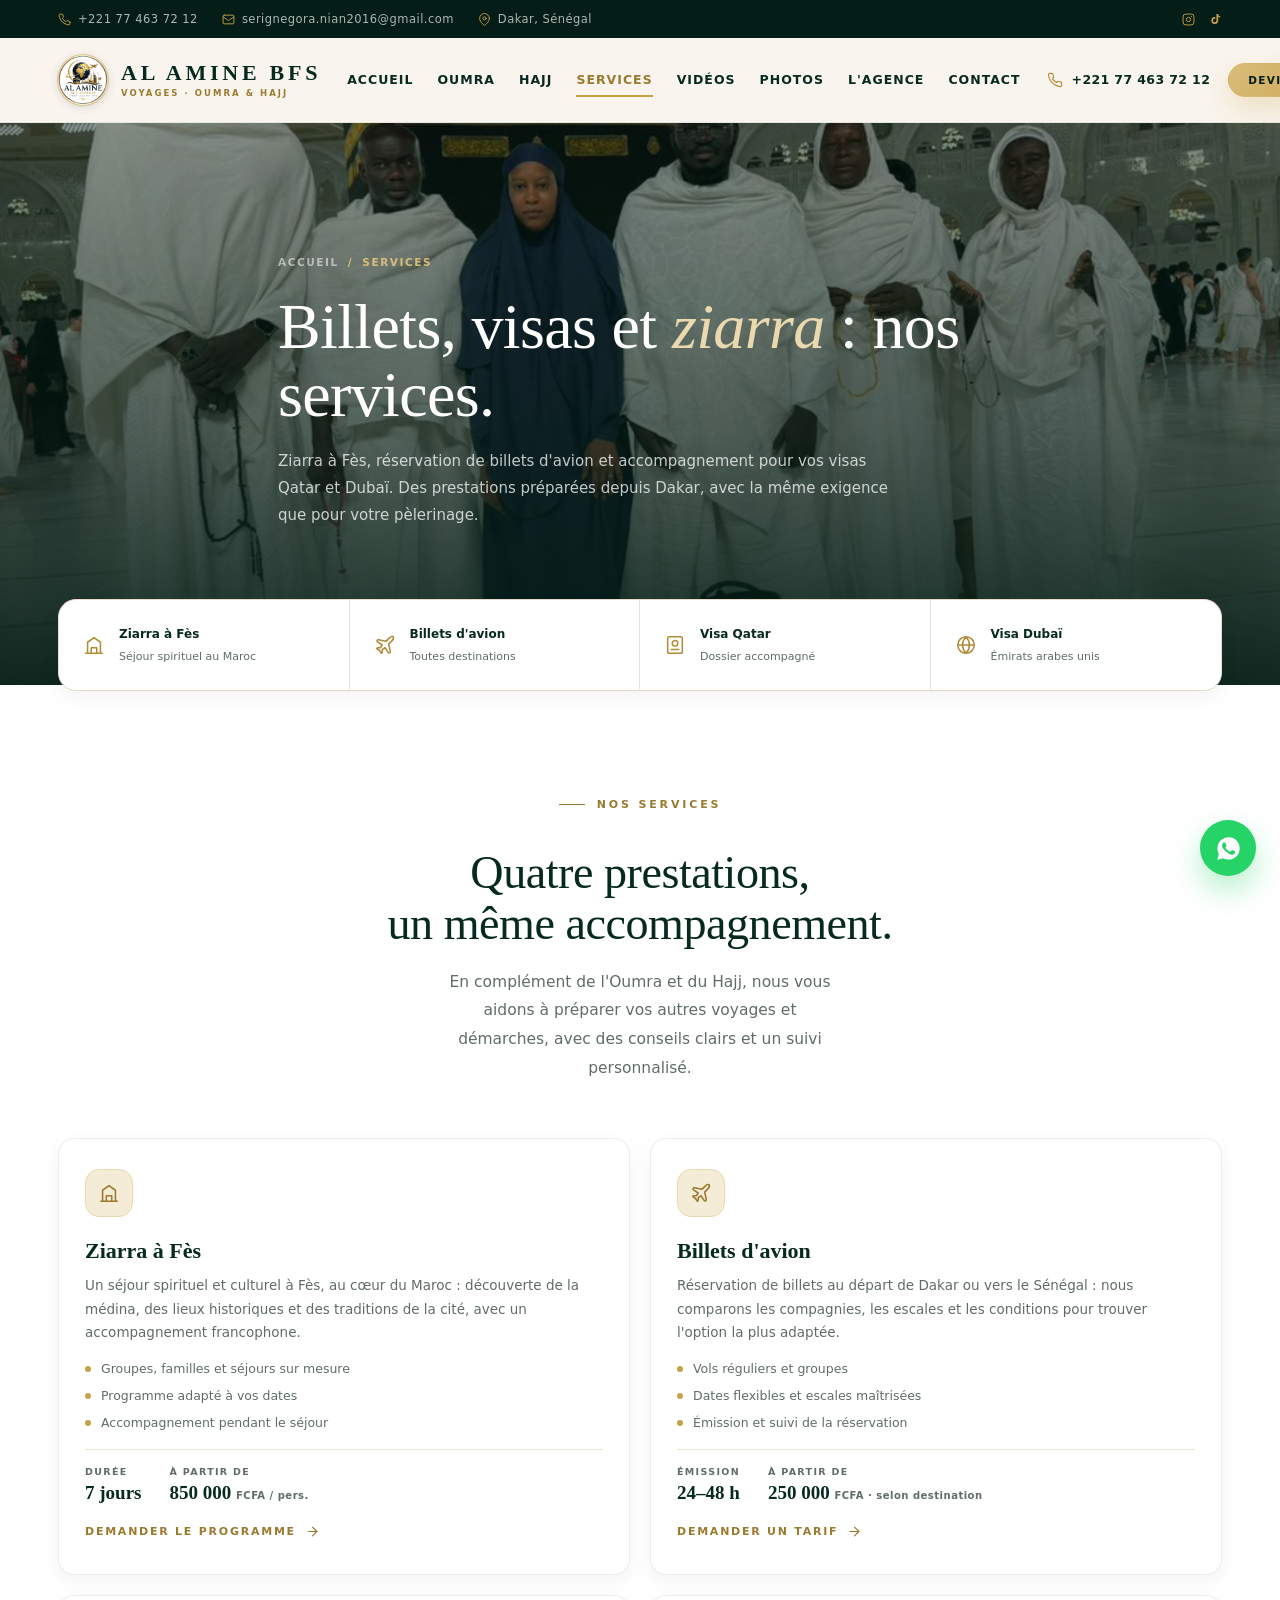
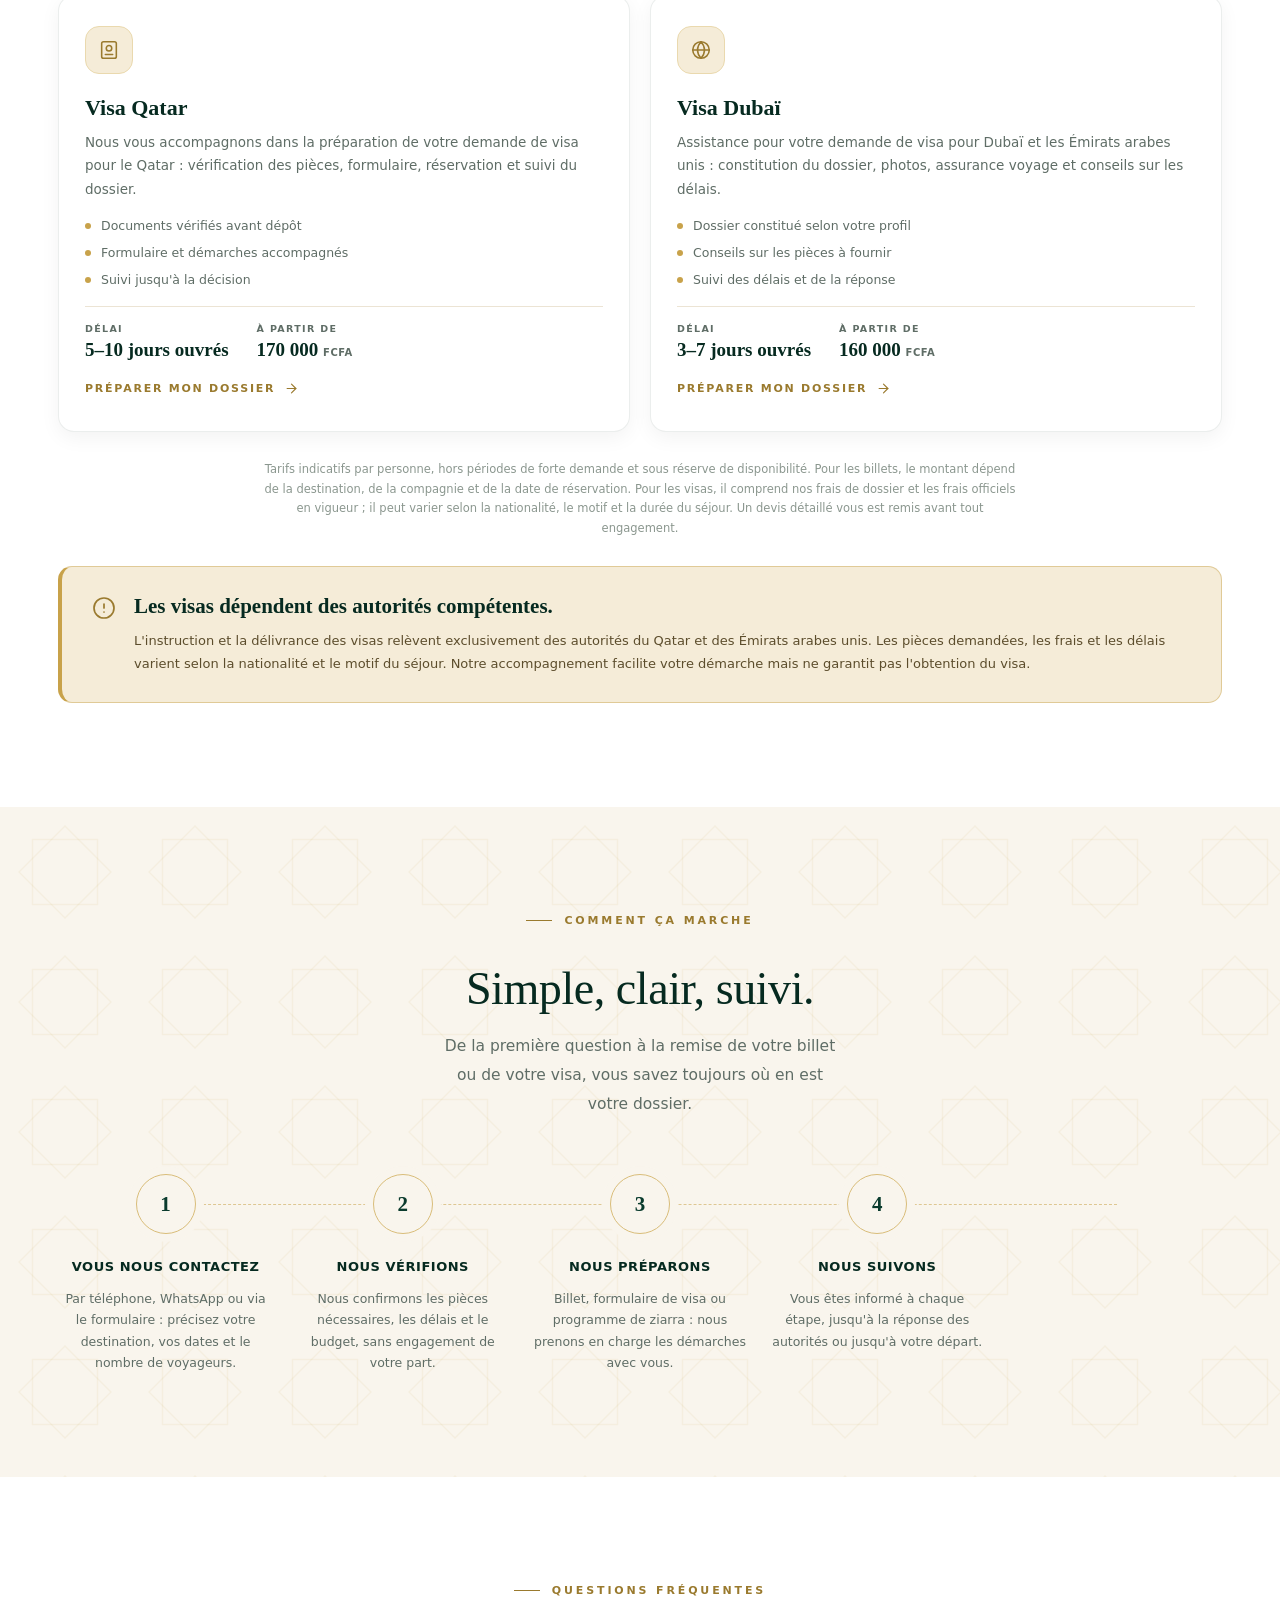
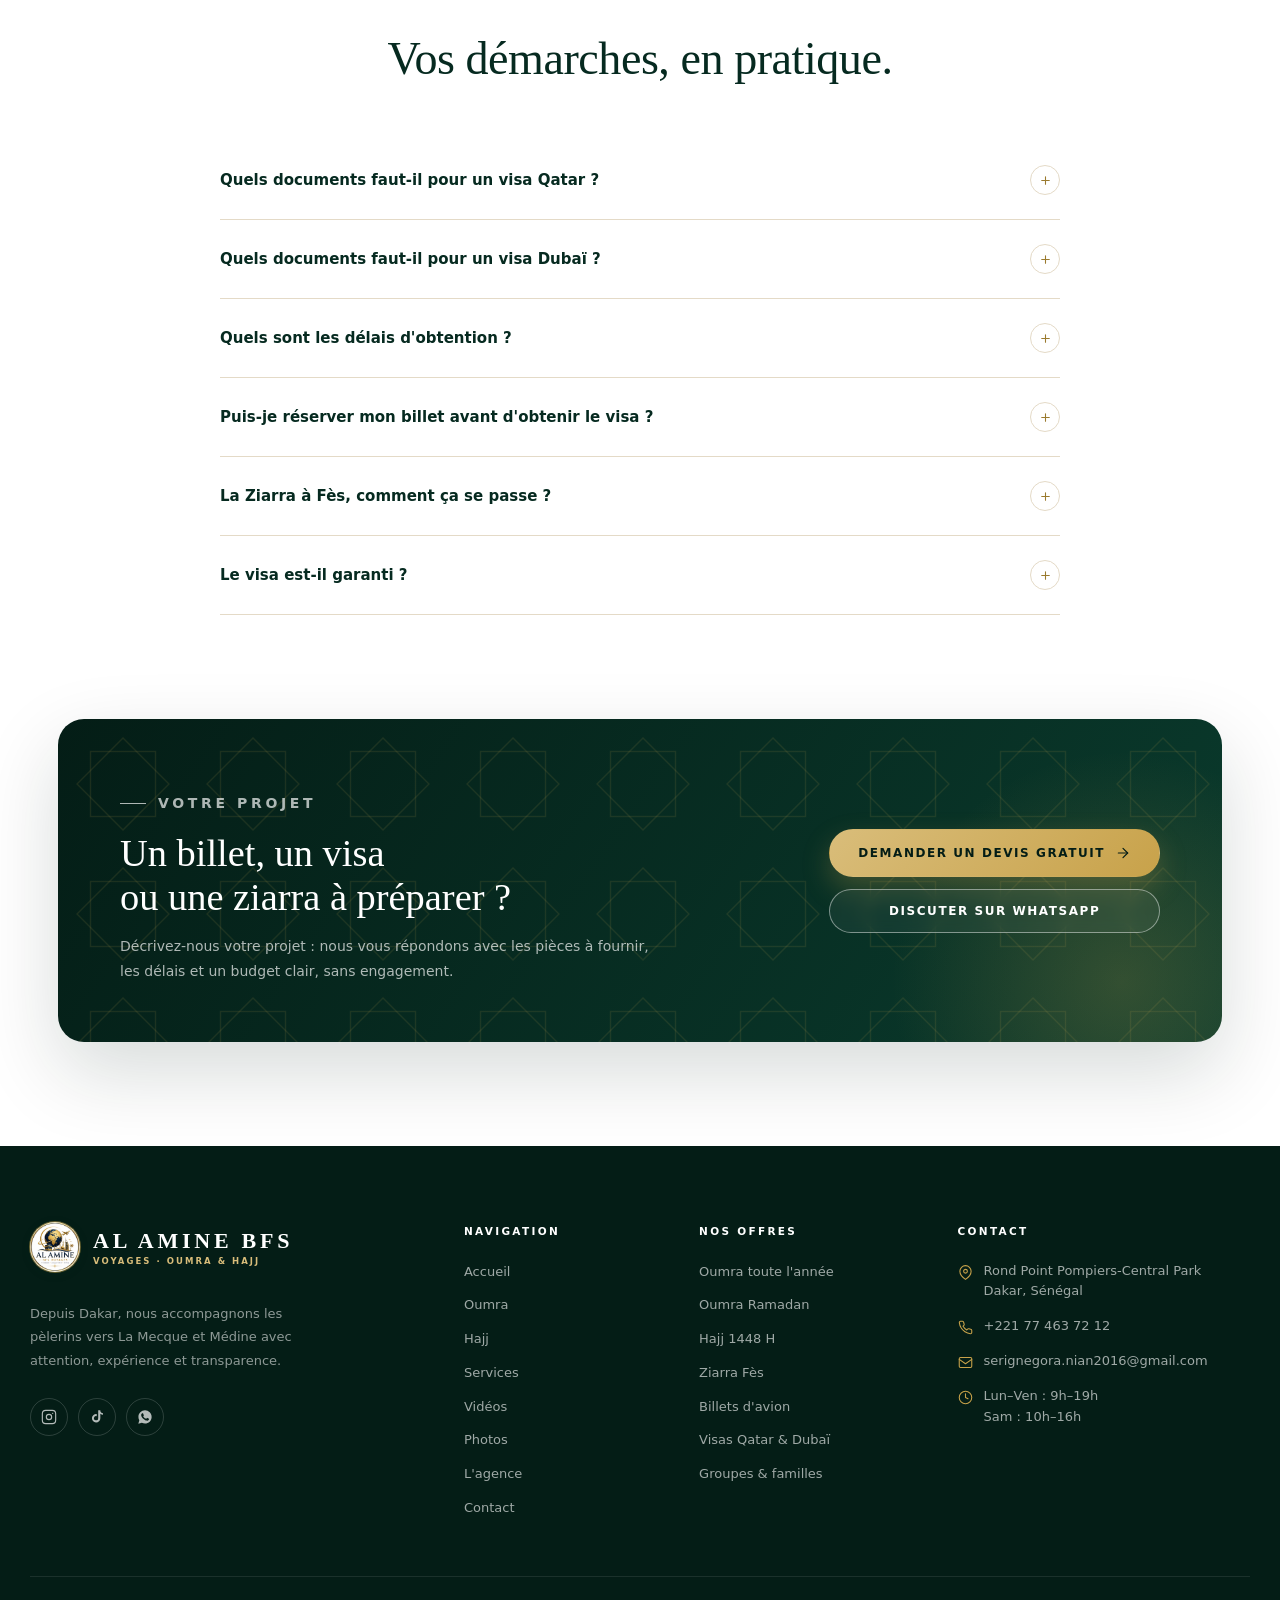
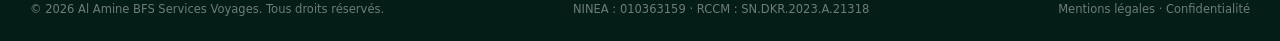
==== commit ce20b4c9: "Corrige les images, le nom, l'adresse et ajoute la version application (PWA) - Chemins d'images corr" ====
--- a/index.html
+++ b/index.html
@@ -3,18 +3,18 @@
 <head>
   <meta charset="UTF-8">
   <meta name="viewport" content="width=device-width, initial-scale=1">
-  <title>Services &amp; tarifs — Ziarra Fès, billets et visas | AL AMINE BFS VOYAGES</title>
-  <meta name="description" content="Ziarra à Fès, billets d'avion, visa Qatar et visa Dubaï : durées et tarifs indicatifs, accompagnement depuis Dakar. Devis gratuit avec AL AMINE BFS VOYAGES.">
+  <title>Services &amp; tarifs — Ziarra Fès, billets et visas | Al Amine BFS Services Voyages</title>
+  <meta name="description" content="Ziarra à Fès, billets d'avion, visa Qatar et visa Dubaï : durées et tarifs indicatifs, accompagnement depuis Dakar. Devis gratuit avec Al Amine BFS Services Voyages.">
   <meta name="theme-color" content="#062a20">
   <link rel="canonical" href="https://www.alaminebfsservices.com/services.html">
   <link rel="icon" type="image/svg+xml" href="favicon.svg">
 
   <meta property="og:type" content="website">
   <meta property="og:locale" content="fr_FR">
-  <meta property="og:site_name" content="AL AMINE BFS VOYAGES">
-  <meta property="og:title" content="Services &amp; tarifs — Ziarra Fès, billets et visas | AL AMINE BFS VOYAGES">
+  <meta property="og:site_name" content="Al Amine BFS Services Voyages">
+  <meta property="og:title" content="Services &amp; tarifs — Ziarra Fès, billets et visas | Al Amine BFS Services Voyages">
   <meta property="og:description" content="Durées et tarifs indicatifs pour la ziarra à Fès, les billets d'avion et les visas Qatar et Dubaï, depuis Dakar.">
-  <meta property="og:image" content="https://www.alaminebfsservices.com/assets/img/pilgrim.jpg">
+  <meta property="og:image" content="https://www.alaminebfsservices.com/assets/img/photos/pilgrim.jpg">
   <meta property="og:url" content="https://www.alaminebfsservices.com/services.html">
   <meta name="twitter:card" content="summary_large_image">
 
@@ -22,6 +22,12 @@
   <link rel="preconnect" href="https://fonts.gstatic.com" crossorigin>
   <link href="https://fonts.googleapis.com/css2?family=Amiri:wght@400;700&amp;family=Cormorant+Garamond:ital,wght@0,400;0,500;0,600;0,700;1,400;1,500&amp;family=Manrope:wght@300;400;500;600;700&amp;display=swap" rel="stylesheet">
   <link rel="stylesheet" href="assets/css/style.css">
+  <link rel="manifest" href="manifest.webmanifest">
+  <link rel="apple-touch-icon" href="assets/img/icons/apple-touch-icon.png">
+  <meta name="mobile-web-app-capable" content="yes">
+  <meta name="apple-mobile-web-app-capable" content="yes">
+  <meta name="apple-mobile-web-app-title" content="Al Amine BFS">
+  <meta name="apple-mobile-web-app-status-bar-style" content="default">
 </head>
 <body class="page-services">
   <a class="skip-link" href="#main">Aller au contenu</a>
@@ -51,8 +57,8 @@
 
   <header class="site-header" id="site-header">
     <div class="container header-inner">
-      <a class="brand" href="index.html" aria-label="AL AMINE BFS VOYAGES — Accueil">
-        <img class="brand-mark brand-logo" src="assets/img/logo-al-amine.png" alt="" width="256" height="256" decoding="async">
+      <a class="brand" href="index.html" aria-label="Al Amine BFS Services Voyages — Accueil">
+        <img class="brand-mark brand-logo" src="assets/img/photos/logo-al-amine.png" alt="" width="256" height="256" decoding="async">
         <span class="brand-text">
           <span class="brand-name">AL AMINE BFS</span>
           <span class="brand-sub">Voyages · Oumra &amp; Hajj</span>
@@ -90,7 +96,7 @@
   <main id="main">
     <section class="page-hero page-hero--offset">
       <div class="page-hero-bg">
-        <img src="assets/img/pilgrim.jpg" width="1400" height="1050" alt="Un pèlerin en prière face à la Kaaba à La Mecque" fetchpriority="high">
+        <img src="assets/img/photos/pilgrim.jpg" width="1400" height="1050" alt="Un pèlerin en prière face à la Kaaba à La Mecque" fetchpriority="high">
       </div>
       <div class="container page-hero-content">
         <nav class="breadcrumb" aria-label="Fil d'Ariane">
@@ -312,7 +318,7 @@
             <a class="btn btn--gold" href="contact.html#devis">Demander un devis gratuit
               <svg viewBox="0 0 24 24" fill="none" stroke="currentColor" stroke-width="1.8" stroke-linecap="round" stroke-linejoin="round" aria-hidden="true"><line x1="5" y1="12" x2="19" y2="12"/><polyline points="12 5 19 12 12 19"/></svg>
             </a>
-            <a class="btn btn--outline" href="https://wa.me/221774637212?text=Bonjour%20AL%20AMINE%20BFS%20VOYAGES%2C%20je%20souhaite%20des%20informations%20sur%20vos%20services%20%3A%20ziarra%2C%20billets%20et%20visas." target="_blank" rel="noopener">Discuter sur WhatsApp</a>
+            <a class="btn btn--outline" href="https://wa.me/221774637212?text=Bonjour%20Al%20Amine%20BFS%20Services%20Voyages%2C%20je%20souhaite%20des%20informations%20sur%20vos%20services%20%3A%20ziarra%2C%20billets%20et%20visas." target="_blank" rel="noopener">Discuter sur WhatsApp</a>
           </div>
         </div>
       </div>
@@ -322,8 +328,8 @@
   <footer class="site-footer">
     <div class="container footer-grid">
       <div class="footer-brand">
-        <a class="brand" href="index.html" aria-label="AL AMINE BFS VOYAGES — Accueil">
-          <img class="brand-mark brand-logo" src="assets/img/logo-al-amine.png" alt="" width="256" height="256" decoding="async">
+        <a class="brand" href="index.html" aria-label="Al Amine BFS Services Voyages — Accueil">
+          <img class="brand-mark brand-logo" src="assets/img/photos/logo-al-amine.png" alt="" width="256" height="256" decoding="async">
           <span class="brand-text">
             <span class="brand-name">AL AMINE BFS</span>
             <span class="brand-sub">Voyages · Oumra &amp; Hajj</span>
@@ -367,7 +373,7 @@
       <div>
         <h4>Contact</h4>
         <ul class="footer-contact">
-          <li><svg viewBox="0 0 24 24" fill="none" stroke="currentColor" stroke-width="1.7" stroke-linecap="round" stroke-linejoin="round" aria-hidden="true"><path d="M21 10c0 7-9 13-9 13S3 17 3 10a9 9 0 0 1 18 0z"/><circle cx="12" cy="10" r="3"/></svg><span>Pikine Niaty Mbare<br>Dakar, Sénégal</span></li>
+          <li><svg viewBox="0 0 24 24" fill="none" stroke="currentColor" stroke-width="1.7" stroke-linecap="round" stroke-linejoin="round" aria-hidden="true"><path d="M21 10c0 7-9 13-9 13S3 17 3 10a9 9 0 0 1 18 0z"/><circle cx="12" cy="10" r="3"/></svg><span>Rond Point Pompiers-Central Park<br>Dakar, Sénégal</span></li>
           <li><svg viewBox="0 0 24 24" fill="none" stroke="currentColor" stroke-width="1.7" stroke-linecap="round" stroke-linejoin="round" aria-hidden="true"><path d="M22 16.92v3a2 2 0 0 1-2.18 2 19.79 19.79 0 0 1-8.63-3.07 19.5 19.5 0 0 1-6-6A19.79 19.79 0 0 1 2.12 4.18 2 2 0 0 1 4.11 2h3a2 2 0 0 1 2 1.72c.13.96.36 1.9.7 2.81a2 2 0 0 1-.45 2.11L8.09 9.91a16 16 0 0 0 6 6l1.27-1.27a2 2 0 0 1 2.11-.45c.91.34 1.85.57 2.81.7A2 2 0 0 1 22 16.92z"/></svg><a href="tel:+221774637212">+221 77 463 72 12</a></li>
           <li><svg viewBox="0 0 24 24" fill="none" stroke="currentColor" stroke-width="1.7" stroke-linecap="round" stroke-linejoin="round" aria-hidden="true"><rect x="2" y="4" width="20" height="16" rx="2"/><path d="m22 7-10 7L2 7"/></svg><a href="mailto:serignegora.nian2016@gmail.com">serignegora.nian2016@gmail.com</a></li>
           <li><svg viewBox="0 0 24 24" fill="none" stroke="currentColor" stroke-width="1.7" stroke-linecap="round" stroke-linejoin="round" aria-hidden="true"><circle cx="12" cy="12" r="10"/><path d="M12 6v6l4 2"/></svg><span>Lun–Ven : 9h–19h<br>Sam : 10h–16h</span></li>
@@ -376,13 +382,13 @@
     </div>
 
     <div class="container footer-bottom">
-      <p>© <span id="year">2026</span> AL AMINE BFS VOYAGES. Tous droits réservés.</p>
+      <p>© <span id="year">2026</span> Al Amine BFS Services Voyages. Tous droits réservés.</p>
       <p>NINEA : 010363159 &#183; RCCM : SN.DKR.2023.A.21318</p>
       <p><a href="mentions-legales.html">Mentions légales</a> · <a href="mentions-legales.html#donnees">Confidentialité</a></p>
     </div>
   </footer>
 
-  <a class="wa-float" href="https://wa.me/221774637212?text=Bonjour%20AL%20AMINE%20BFS%20VOYAGES%2C%20je%20souhaite%20des%20informations." target="_blank" rel="noopener" aria-label="Discuter avec AL AMINE BFS VOYAGES sur WhatsApp">
+  <a class="wa-float" href="https://wa.me/221774637212?text=Bonjour%20Al%20Amine%20BFS%20Services%20Voyages%2C%20je%20souhaite%20des%20informations." target="_blank" rel="noopener" aria-label="Discuter avec Al Amine BFS Services Voyages sur WhatsApp">
     <svg viewBox="0 0 24 24" fill="currentColor" aria-hidden="true"><path d="M12.04 2C6.58 2 2.13 6.45 2.13 11.91c0 1.75.46 3.45 1.32 4.95L2 22l5.25-1.38a9.9 9.9 0 0 0 4.79 1.22h.01c5.46 0 9.91-4.45 9.91-9.91 0-2.65-1.03-5.14-2.9-7.01A9.82 9.82 0 0 0 12.04 2zm5.8 14.1c-.24.68-1.4 1.3-1.93 1.35-.5.05-1.13.07-1.82-.15-.42-.13-.96-.31-1.65-.61-2.9-1.25-4.79-4.17-4.94-4.36-.14-.19-1.18-1.57-1.18-3 0-1.42.74-2.12 1-2.41.26-.29.58-.36.77-.36h.55c.18 0 .42-.07.65.5.24.58.82 2 .89 2.14.07.14.12.31.02.5-.1.19-.15.31-.29.48-.14.17-.3.38-.43.51-.14.14-.29.3-.12.59.17.29.74 1.22 1.59 1.98 1.09.97 2.01 1.27 2.3 1.41.29.14.46.12.63-.07.17-.19.72-.84.91-1.13.19-.29.38-.24.64-.15.26.1 1.65.78 1.94.92.29.14.48.21.55.33.07.12.07.68-.17 1.36z"/></svg>
   </a>
 
--- a/assets/css/style.css
+++ b/assets/css/style.css
@@ -0,0 +1,3931 @@
+/* ==========================================================================
+   AL AMINE BFS VOYAGES — Feuille de style principale
+   Palette : vert émeraude profond, or, crème
+   ========================================================================== */
+
+/* ---------- 1. Tokens ---------- */
+:root {
+  --emerald-950: #041d16;
+  --emerald-900: #062a20;
+  --emerald-800: #0a3b2d;
+  --emerald-700: #0f4a39;
+  --emerald-600: #14624b;
+  --emerald-100: #dfe9e3;
+
+  --gold-800: #7c5f1f;
+  --gold-700: #9a7a2e;
+  --gold-600: #b08c3a;
+  --gold-500: #c8a24a;
+  --gold-400: #d9bd7a;
+  --gold-300: #ead9ae;
+  --gold-100: #f5ecd8;
+
+  --cream: #f9f5ed;
+  --cream-deep: #f2ebdd;
+  --sand: #ece4d4;
+  --line: #e4dac7;
+  --white: #ffffff;
+
+  --ink: #17231f;
+  --muted: #5f6d66;
+  --muted-light: #8b978f;
+
+  --font-serif: "Cormorant Garamond", Georgia, "Times New Roman", serif;
+  --font-sans: "Manrope", "Segoe UI", system-ui, -apple-system, sans-serif;
+  --font-arabic: "Amiri", "Segoe UI", serif;
+
+  --container: 1220px;
+  --header-h: 84px;
+  --radius: 20px;
+  --radius-sm: 12px;
+
+  --shadow-sm: 0 6px 20px rgba(4, 29, 22, 0.05);
+  --shadow-md: 0 16px 46px rgba(4, 29, 22, 0.09);
+  --shadow-lg: 0 30px 80px rgba(4, 29, 22, 0.16);
+
+  --ease: cubic-bezier(0.22, 0.68, 0.25, 1);
+
+  --pattern-gold: url("data:image/svg+xml,%3Csvg xmlns='http://www.w3.org/2000/svg' width='96' height='96'%3E%3Cg fill='none' stroke='%23c8a24a' stroke-opacity='0.16'%3E%3Crect x='24' y='24' width='48' height='48'/%3E%3Crect x='24' y='24' width='48' height='48' transform='rotate(45 48 48)'/%3E%3C/g%3E%3C/svg%3E");
+  --pattern-gold-light: url("data:image/svg+xml,%3Csvg xmlns='http://www.w3.org/2000/svg' width='96' height='96'%3E%3Cg fill='none' stroke='%23c8a24a' stroke-opacity='0.09'%3E%3Crect x='24' y='24' width='48' height='48'/%3E%3Crect x='24' y='24' width='48' height='48' transform='rotate(45 48 48)'/%3E%3C/g%3E%3C/svg%3E");
+}
+
+/* ---------- 2. Reset & base ---------- */
+*,
+*::before,
+*::after {
+  box-sizing: border-box;
+}
+
+html {
+  scroll-behavior: smooth;
+  scroll-padding-top: calc(var(--header-h) + 20px);
+  -webkit-text-size-adjust: 100%;
+}
+
+body {
+  margin: 0;
+  font-family: var(--font-sans);
+  font-size: 16px;
+  line-height: 1.75;
+  font-weight: 400;
+  color: var(--ink);
+  background: var(--white);
+  -webkit-font-smoothing: antialiased;
+}
+
+img {
+  display: block;
+  max-width: 100%;
+  height: auto;
+}
+
+a {
+  color: inherit;
+  text-decoration: none;
+}
+
+ul,
+ol {
+  margin: 0;
+  padding: 0;
+  list-style: none;
+}
+
+h1,
+h2,
+h3,
+h4,
+p,
+figure,
+blockquote {
+  margin: 0;
+}
+
+button {
+  font: inherit;
+  color: inherit;
+}
+
+::selection {
+  background: var(--gold-400);
+  color: var(--emerald-950);
+}
+
+:focus-visible {
+  outline: 2px solid var(--gold-500);
+  outline-offset: 3px;
+}
+
+.container {
+  width: 100%;
+  max-width: var(--container);
+  margin: 0 auto;
+  padding: 0 28px;
+}
+
+.skip-link {
+  position: absolute;
+  top: -80px;
+  left: 20px;
+  z-index: 300;
+  padding: 12px 20px;
+  background: var(--emerald-900);
+  color: #fff;
+  border-radius: 0 0 10px 10px;
+  font-size: 13px;
+  transition: top 0.2s;
+}
+
+.skip-link:focus {
+  top: 0;
+}
+
+/* ---------- 3. Typographie ---------- */
+.eyebrow {
+  display: inline-flex;
+  align-items: center;
+  gap: 12px;
+  font-size: 11px;
+  font-weight: 700;
+  letter-spacing: 0.26em;
+  text-transform: uppercase;
+  color: var(--gold-700);
+}
+
+.eyebrow::before {
+  content: "";
+  width: 26px;
+  height: 1px;
+  background: currentColor;
+  flex-shrink: 0;
+}
+
+.eyebrow--light {
+  color: var(--gold-400);
+}
+
+.section-title {
+  font-family: var(--font-serif);
+  font-size: clamp(2.1rem, 3.6vw, 3.15rem);
+  font-weight: 500;
+  line-height: 1.1;
+  letter-spacing: -0.01em;
+  color: var(--emerald-900);
+}
+
+.section-lead {
+  max-width: 560px;
+  color: var(--muted);
+  font-size: 15.5px;
+  line-height: 1.85;
+}
+
+.text-gold {
+  color: var(--gold-600);
+}
+
+.serif {
+  font-family: var(--font-serif);
+}
+
+/* ---------- 4. Boutons ---------- */
+.btn {
+  display: inline-flex;
+  align-items: center;
+  justify-content: center;
+  gap: 10px;
+  padding: 15px 28px;
+  border: 1px solid transparent;
+  border-radius: 999px;
+  font-family: var(--font-sans);
+  font-size: 12px;
+  font-weight: 700;
+  letter-spacing: 0.13em;
+  text-transform: uppercase;
+  line-height: 1;
+  cursor: pointer;
+  transition: transform 0.3s var(--ease), box-shadow 0.3s var(--ease),
+    background 0.3s, color 0.3s, border-color 0.3s;
+}
+
+.btn svg {
+  width: 16px;
+  height: 16px;
+  flex-shrink: 0;
+  transition: transform 0.3s var(--ease);
+}
+
+.btn:hover svg {
+  transform: translateX(3px);
+}
+
+.btn--gold {
+  background: linear-gradient(135deg, var(--gold-400), var(--gold-500));
+  color: var(--emerald-950);
+  box-shadow: 0 12px 28px rgba(200, 162, 74, 0.28);
+}
+
+.btn--gold:hover {
+  transform: translateY(-2px);
+  box-shadow: 0 18px 36px rgba(200, 162, 74, 0.36);
+}
+
+.btn--dark {
+  background: var(--emerald-900);
+  color: #fff;
+}
+
+.btn--dark:hover {
+  background: var(--emerald-700);
+  transform: translateY(-2px);
+}
+
+.btn--outline {
+  border-color: rgba(255, 255, 255, 0.45);
+  color: #fff;
+  background: rgba(255, 255, 255, 0.05);
+  backdrop-filter: blur(6px);
+}
+
+.btn--outline:hover {
+  background: #fff;
+  color: var(--emerald-900);
+  border-color: #fff;
+}
+
+.btn--ghost {
+  border-color: var(--line);
+  color: var(--emerald-900);
+  background: transparent;
+}
+
+.btn--ghost:hover {
+  border-color: var(--gold-500);
+  background: var(--gold-100);
+}
+
+.btn--sm {
+  padding: 11px 19px;
+  font-size: 10.5px;
+  white-space: nowrap;
+}
+
+.btn--block {
+  width: 100%;
+}
+
+.link-arrow {
+  display: inline-flex;
+  align-items: center;
+  gap: 9px;
+  font-size: 11px;
+  font-weight: 700;
+  letter-spacing: 0.16em;
+  text-transform: uppercase;
+  color: var(--gold-700);
+}
+
+.link-arrow svg {
+  width: 15px;
+  height: 15px;
+  transition: transform 0.3s var(--ease);
+}
+
+.link-arrow:hover svg {
+  transform: translateX(4px);
+}
+
+.chip {
+  display: inline-flex;
+  align-items: center;
+  gap: 8px;
+  padding: 8px 14px;
+  border: 1px solid var(--line);
+  border-radius: 999px;
+  background: #fff;
+  font-size: 12px;
+  font-weight: 500;
+  color: var(--muted);
+}
+
+.chip svg {
+  width: 14px;
+  height: 14px;
+  color: var(--gold-600);
+}
+
+/* ---------- 5. Barre supérieure ---------- */
+.topbar {
+  background: var(--emerald-950);
+  color: rgba(255, 255, 255, 0.68);
+  font-size: 11.5px;
+  letter-spacing: 0.04em;
+}
+
+.topbar-inner {
+  display: flex;
+  align-items: center;
+  justify-content: space-between;
+  gap: 20px;
+  min-height: 38px;
+}
+
+.topbar-contact {
+  display: flex;
+  align-items: center;
+  gap: 24px;
+}
+
+.topbar-contact a,
+.topbar-location {
+  display: inline-flex;
+  align-items: center;
+  gap: 7px;
+  transition: color 0.25s;
+}
+
+.topbar-contact a:hover {
+  color: var(--gold-300);
+}
+
+.topbar svg {
+  width: 13px;
+  height: 13px;
+  color: var(--gold-500);
+}
+
+.topbar-social {
+  display: flex;
+  align-items: center;
+  gap: 14px;
+}
+
+.topbar-social a {
+  display: grid;
+  place-items: center;
+  transition: color 0.25s, transform 0.25s;
+}
+
+.topbar-social a:hover {
+  color: var(--gold-300);
+  transform: translateY(-1px);
+}
+
+/* ---------- 6. En-tête ---------- */
+.site-header {
+  position: sticky;
+  top: 0;
+  z-index: 120;
+  background: rgba(249, 245, 237, 0.93);
+  border-bottom: 1px solid rgba(6, 42, 32, 0.08);
+  backdrop-filter: blur(14px);
+  transition: box-shadow 0.3s, background 0.3s;
+}
+
+.site-header.is-scrolled {
+  background: rgba(249, 245, 237, 0.985);
+  box-shadow: 0 14px 38px rgba(4, 29, 22, 0.08);
+}
+
+.header-inner {
+  display: flex;
+  align-items: center;
+  justify-content: space-between;
+  gap: 26px;
+  height: var(--header-h);
+}
+
+.brand {
+  display: inline-flex;
+  align-items: center;
+  gap: 13px;
+  flex-shrink: 0;
+}
+
+.brand-mark {
+  width: 46px;
+  height: 46px;
+  flex-shrink: 0;
+}
+
+.brand-logo {
+  width: 50px;
+  height: 50px;
+  border-radius: 50%;
+  background: #fdfdff;
+  box-shadow: 0 0 0 1px rgba(200, 162, 74, 0.5), 0 2px 10px rgba(6, 42, 32, 0.16);
+}
+
+.brand-text {
+  display: flex;
+  flex-direction: column;
+  line-height: 1;
+}
+
+.brand-name {
+  font-family: var(--font-serif);
+  font-size: 22px;
+  font-weight: 700;
+  letter-spacing: 0.17em;
+  color: var(--emerald-900);
+}
+
+.brand-sub {
+  margin-top: 5px;
+  font-size: 8.5px;
+  font-weight: 600;
+  letter-spacing: 0.24em;
+  text-transform: uppercase;
+  color: var(--gold-700);
+}
+
+.main-nav ul {
+  display: flex;
+  align-items: center;
+  gap: 32px;
+}
+
+.main-nav a:not(.btn) {
+  position: relative;
+  display: inline-block;
+  padding: 6px 0;
+  font-size: 12.5px;
+  font-weight: 600;
+  letter-spacing: 0.08em;
+  text-transform: uppercase;
+  color: var(--emerald-900);
+  transition: color 0.25s;
+}
+
+.main-nav a:not(.btn)::after {
+  content: "";
+  position: absolute;
+  left: 0;
+  bottom: 0;
+  width: 100%;
+  height: 1.5px;
+  background: var(--gold-500);
+  transform: scaleX(0);
+  transform-origin: right;
+  transition: transform 0.35s var(--ease);
+}
+
+.main-nav a:not(.btn):hover,
+.main-nav a.is-active {
+  color: var(--gold-700);
+}
+
+.main-nav a:not(.btn):hover::after,
+.main-nav a.is-active::after {
+  transform: scaleX(1);
+  transform-origin: left;
+}
+
+.nav-mobile-cta {
+  display: none;
+}
+
+.header-actions {
+  display: flex;
+  align-items: center;
+  gap: 18px;
+}
+
+.header-phone {
+  display: inline-flex;
+  align-items: center;
+  gap: 9px;
+  white-space: nowrap;
+  font-size: 12.5px;
+  font-weight: 700;
+  letter-spacing: 0.03em;
+  color: var(--emerald-900);
+  transition: color 0.25s;
+}
+
+.header-phone svg {
+  width: 16px;
+  height: 16px;
+  color: var(--gold-600);
+}
+
+.header-phone:hover {
+  color: var(--gold-700);
+}
+
+.nav-toggle {
+  display: none;
+  flex-direction: column;
+  justify-content: center;
+  gap: 5px;
+  width: 44px;
+  height: 44px;
+  padding: 10px;
+  border: 1px solid var(--line);
+  border-radius: 10px;
+  background: transparent;
+  cursor: pointer;
+}
+
+.nav-toggle span {
+  display: block;
+  width: 100%;
+  height: 1.5px;
+  background: var(--emerald-900);
+  transition: transform 0.3s var(--ease), opacity 0.3s;
+}
+
+.nav-toggle.is-active span:nth-child(1) {
+  transform: translateY(6.5px) rotate(45deg);
+}
+
+.nav-toggle.is-active span:nth-child(2) {
+  opacity: 0;
+}
+
+.nav-toggle.is-active span:nth-child(3) {
+  transform: translateY(-6.5px) rotate(-45deg);
+}
+
+/* ---------- 7. Hero ---------- */
+.hero {
+  position: relative;
+  display: flex;
+  align-items: flex-end;
+  min-height: 780px;
+  padding: 110px 0 170px;
+  overflow: hidden;
+  color: #fff;
+}
+
+.hero-bg {
+  position: absolute;
+  inset: 0;
+}
+
+.hero-bg img {
+  width: 100%;
+  height: 100%;
+  object-fit: cover;
+  object-position: 55% 45%;
+}
+
+.hero-bg::after {
+  content: "";
+  position: absolute;
+  inset: 0;
+  background: linear-gradient(
+      100deg,
+      rgba(4, 29, 22, 0.96) 0%,
+      rgba(4, 29, 22, 0.86) 36%,
+      rgba(4, 29, 22, 0.46) 68%,
+      rgba(4, 29, 22, 0.62) 100%
+    ),
+    linear-gradient(to top, rgba(4, 29, 22, 0.85) 0%, transparent 42%);
+}
+
+.hero-inner {
+  position: relative;
+  z-index: 2;
+  display: flex;
+  align-items: flex-end;
+  justify-content: space-between;
+  gap: 48px;
+}
+
+.hero-content {
+  max-width: 690px;
+}
+
+.hero h1 {
+  margin-top: 24px;
+  font-family: var(--font-serif);
+  font-size: clamp(2.9rem, 5.4vw, 4.7rem);
+  font-weight: 500;
+  line-height: 1.03;
+  letter-spacing: -0.015em;
+}
+
+.hero h1 em {
+  font-style: italic;
+  color: var(--gold-300);
+}
+
+.hero-lead {
+  margin-top: 26px;
+  max-width: 560px;
+  color: rgba(255, 255, 255, 0.8);
+  font-size: 15.5px;
+  line-height: 1.85;
+}
+
+.hero-actions {
+  display: flex;
+  flex-wrap: wrap;
+  gap: 14px;
+  margin-top: 38px;
+}
+
+.hero-trust {
+  display: flex;
+  flex-wrap: wrap;
+  gap: 26px;
+  margin-top: 46px;
+  color: rgba(255, 255, 255, 0.72);
+  font-size: 12.5px;
+}
+
+.hero-trust li {
+  display: flex;
+  align-items: center;
+  gap: 9px;
+}
+
+.hero-trust svg {
+  width: 15px;
+  height: 15px;
+  color: var(--gold-400);
+  flex-shrink: 0;
+}
+
+.hero-card {
+  position: static;
+  width: 336px;
+  flex-shrink: 0;
+  margin-bottom: -40px;
+  z-index: 3;
+  padding: 28px;
+  border: 1px solid rgba(255, 255, 255, 0.55);
+  border-radius: 18px;
+  background: rgba(249, 245, 237, 0.96);
+  color: var(--ink);
+  box-shadow: var(--shadow-lg);
+  backdrop-filter: blur(12px);
+}
+
+.hero-card-label {
+  font-size: 10px;
+  font-weight: 700;
+  letter-spacing: 0.22em;
+  text-transform: uppercase;
+  color: var(--gold-700);
+}
+
+.hero-card-title {
+  margin-top: 8px;
+  font-family: var(--font-serif);
+  font-size: 27px;
+  font-weight: 600;
+  line-height: 1.15;
+  color: var(--emerald-900);
+}
+
+.hero-card-sub {
+  margin-top: 4px;
+  font-size: 12.5px;
+  color: var(--muted);
+}
+
+.hero-card ul {
+  margin: 20px 0;
+  padding: 16px 0;
+  border-top: 1px solid var(--line);
+  border-bottom: 1px solid var(--line);
+}
+
+.hero-card li {
+  display: flex;
+  align-items: center;
+  justify-content: space-between;
+  gap: 12px;
+  font-size: 12.5px;
+  padding: 4px 0;
+}
+
+.hero-card li span {
+  color: var(--muted);
+}
+
+.hero-card li strong {
+  font-weight: 700;
+  color: var(--emerald-900);
+  text-align: right;
+}
+
+.hero-card-price {
+  display: flex;
+  align-items: baseline;
+  justify-content: space-between;
+  gap: 12px;
+  margin-bottom: 18px;
+}
+
+.hero-card-price span {
+  font-size: 10.5px;
+  letter-spacing: 0.14em;
+  text-transform: uppercase;
+  color: var(--muted);
+}
+
+.hero-card-price strong {
+  font-family: var(--font-serif);
+  font-size: 25px;
+  font-weight: 600;
+  color: var(--emerald-900);
+}
+
+.hero-card-price small {
+  font-family: var(--font-sans);
+  font-size: 10px;
+  font-weight: 700;
+  letter-spacing: 0.08em;
+  color: var(--gold-700);
+}
+
+/* ---------- 8. Statistiques ---------- */
+.stats-wrap {
+  position: relative;
+  z-index: 5;
+  margin-top: -86px;
+}
+
+.stats {
+  display: grid;
+  grid-template-columns: repeat(4, 1fr);
+  padding: 36px 18px;
+  border: 1px solid rgba(6, 42, 32, 0.06);
+  border-radius: var(--radius);
+  background: #fff;
+  box-shadow: var(--shadow-md);
+}
+
+.stat {
+  padding: 0 18px;
+  text-align: center;
+  border-right: 1px solid var(--sand);
+}
+
+.stat:last-child {
+  border-right: none;
+}
+
+.stat-num {
+  font-family: var(--font-serif);
+  font-size: clamp(2.1rem, 3.4vw, 2.9rem);
+  font-weight: 600;
+  line-height: 1;
+  color: var(--emerald-800);
+}
+
+.stat-num span {
+  color: inherit;
+}
+
+.stat p {
+  margin-top: 8px;
+  font-size: 10.5px;
+  font-weight: 600;
+  letter-spacing: 0.16em;
+  text-transform: uppercase;
+  color: var(--muted);
+}
+
+/* ---------- 9. Sections ---------- */
+.section {
+  padding: 104px 0;
+}
+
+.section--cream {
+  background: var(--cream);
+  background-image: var(--pattern-gold-light);
+  background-size: 130px;
+}
+
+.section--tight {
+  padding-top: 0;
+}
+
+.section-head {
+  display: flex;
+  align-items: flex-end;
+  justify-content: space-between;
+  gap: 48px;
+  margin-bottom: 56px;
+}
+
+.section-head .section-title {
+  margin-top: 16px;
+}
+
+.section-head .section-lead {
+  max-width: 400px;
+  margin-bottom: 6px;
+}
+
+.section-head--center {
+  flex-direction: column;
+  align-items: center;
+  text-align: center;
+  gap: 18px;
+}
+
+.section-head--center .section-lead {
+  margin-bottom: 0;
+}
+
+.ornament {
+  display: flex;
+  align-items: center;
+  justify-content: center;
+  gap: 14px;
+  color: var(--gold-500);
+  margin: 0 auto;
+}
+
+.ornament::before,
+.ornament::after {
+  content: "";
+  width: 54px;
+  height: 1px;
+  background: currentColor;
+  opacity: 0.45;
+}
+
+.ornament svg {
+  width: 16px;
+  height: 16px;
+}
+
+/* ---------- 10. Offres ---------- */
+.offers-grid {
+  display: grid;
+  grid-template-columns: repeat(3, 1fr);
+  gap: 26px;
+}
+
+.offer-card {
+  display: flex;
+  flex-direction: column;
+  overflow: hidden;
+  border: 1px solid var(--line);
+  border-radius: 18px;
+  background: #fff;
+  transition: transform 0.4s var(--ease), box-shadow 0.4s var(--ease),
+    border-color 0.4s;
+}
+
+.offer-card:hover {
+  transform: translateY(-6px);
+  border-color: rgba(200, 162, 74, 0.5);
+  box-shadow: var(--shadow-md);
+}
+
+.offer-media {
+  position: relative;
+  aspect-ratio: 4 / 3;
+  overflow: hidden;
+}
+
+.offer-media img {
+  width: 100%;
+  height: 100%;
+  object-fit: cover;
+  transition: transform 0.9s var(--ease);
+}
+
+.offer-card:hover .offer-media img {
+  transform: scale(1.05);
+}
+
+.offer-media::after {
+  content: "";
+  position: absolute;
+  inset: 0;
+  background: linear-gradient(to top, rgba(4, 29, 22, 0.3), transparent 55%);
+}
+
+.offer-badge {
+  position: absolute;
+  top: 16px;
+  left: 16px;
+  z-index: 2;
+  padding: 7px 13px;
+  border-radius: 999px;
+  background: rgba(249, 245, 237, 0.94);
+  color: var(--emerald-900);
+  font-size: 9.5px;
+  font-weight: 700;
+  letter-spacing: 0.15em;
+  text-transform: uppercase;
+  backdrop-filter: blur(6px);
+}
+
+.offer-body {
+  display: flex;
+  flex: 1;
+  flex-direction: column;
+  padding: 28px;
+}
+
+.offer-kicker {
+  font-size: 10px;
+  font-weight: 700;
+  letter-spacing: 0.2em;
+  text-transform: uppercase;
+  color: var(--gold-700);
+}
+
+.offer-title {
+  margin-top: 8px;
+  font-family: var(--font-serif);
+  font-size: 29px;
+  font-weight: 600;
+  line-height: 1.15;
+  color: var(--emerald-900);
+}
+
+.offer-title a {
+  transition: color 0.25s;
+}
+
+.offer-title a:hover {
+  color: var(--gold-700);
+}
+
+.offer-meta {
+  display: flex;
+  flex-wrap: wrap;
+  gap: 8px 16px;
+  margin-top: 10px;
+  color: var(--muted);
+  font-size: 12px;
+}
+
+.offer-meta span {
+  display: inline-flex;
+  align-items: center;
+  gap: 6px;
+}
+
+.offer-meta svg {
+  width: 13px;
+  height: 13px;
+  color: var(--gold-600);
+}
+
+.offer-desc {
+  margin-top: 16px;
+  color: var(--muted);
+  font-size: 13.5px;
+  line-height: 1.75;
+}
+
+.offer-footer {
+  display: flex;
+  align-items: flex-end;
+  justify-content: space-between;
+  gap: 16px;
+  margin-top: 24px;
+  padding-top: 20px;
+  border-top: 1px solid var(--sand);
+}
+
+.price-label {
+  display: block;
+  font-size: 9.5px;
+  font-weight: 600;
+  letter-spacing: 0.15em;
+  text-transform: uppercase;
+  color: var(--muted);
+}
+
+.price-value {
+  font-family: var(--font-serif);
+  font-size: 24px;
+  font-weight: 600;
+  line-height: 1.2;
+  color: var(--emerald-900);
+}
+
+.price-value small {
+  font-family: var(--font-sans);
+  font-size: 9.5px;
+  font-weight: 700;
+  letter-spacing: 0.06em;
+  color: var(--gold-700);
+}
+
+/* ---------- 11. Pourquoi nous ---------- */
+.why-grid {
+  display: grid;
+  grid-template-columns: 0.92fr 1.35fr;
+  gap: 68px;
+  align-items: start;
+}
+
+.why-intro {
+  position: sticky;
+  top: calc(var(--header-h) + 40px);
+}
+
+.why-intro .section-title {
+  margin-top: 18px;
+}
+
+.why-intro .section-lead {
+  margin-top: 20px;
+}
+
+.why-intro .btn {
+  margin-top: 30px;
+}
+
+.features {
+  display: grid;
+  grid-template-columns: 1fr 1fr;
+  gap: 20px;
+}
+
+.feature {
+  padding: 30px 26px;
+  border: 1px solid rgba(6, 42, 32, 0.08);
+  border-radius: 16px;
+  background: #fff;
+  box-shadow: var(--shadow-sm);
+  transition: transform 0.35s var(--ease), box-shadow 0.35s;
+}
+
+.feature:hover {
+  transform: translateY(-4px);
+  box-shadow: var(--shadow-md);
+}
+
+.feature-icon {
+  display: grid;
+  place-items: center;
+  width: 48px;
+  height: 48px;
+  border: 1px solid var(--gold-300);
+  border-radius: 14px;
+  background: var(--gold-100);
+  color: var(--gold-700);
+}
+
+.feature-icon svg {
+  width: 22px;
+  height: 22px;
+}
+
+.feature h3 {
+  margin-top: 20px;
+  font-family: var(--font-serif);
+  font-size: 22px;
+  font-weight: 600;
+  line-height: 1.3;
+  color: var(--emerald-900);
+}
+
+.feature p {
+  margin-top: 8px;
+  color: var(--muted);
+  font-size: 13.5px;
+  line-height: 1.75;
+}
+
+.feature .link-arrow {
+  margin-top: 18px;
+}
+
+.service-meta {
+  display: flex;
+  flex-wrap: wrap;
+  gap: 10px 28px;
+  margin-top: 16px;
+  padding-top: 14px;
+  border-top: 1px solid var(--sand);
+}
+
+.service-meta div {
+  display: flex;
+  flex-direction: column;
+  gap: 3px;
+}
+
+.service-meta span {
+  font-size: 9.5px;
+  font-weight: 600;
+  letter-spacing: 0.14em;
+  text-transform: uppercase;
+  color: var(--muted);
+}
+
+.service-meta strong {
+  font-family: var(--font-serif);
+  font-size: 19px;
+  font-weight: 600;
+  line-height: 1.1;
+  color: var(--emerald-900);
+}
+
+.service-meta small {
+  font-family: var(--font-sans);
+  font-size: 10px;
+  letter-spacing: 0.05em;
+  color: var(--muted);
+}
+
+.service-points {
+  display: grid;
+  gap: 7px;
+  margin-top: 14px;
+}
+
+.service-points li {
+  position: relative;
+  padding-left: 16px;
+  font-size: 12.5px;
+  line-height: 1.6;
+  color: var(--muted);
+}
+
+.service-points li::before {
+  content: "";
+  position: absolute;
+  top: 0.55em;
+  left: 0;
+  width: 6px;
+  height: 6px;
+  border-radius: 50%;
+  background: var(--gold-500);
+}
+
+.steps--four {
+  grid-template-columns: repeat(4, 1fr);
+}
+
+.steps--four::before {
+  left: 12.5%;
+  right: 12.5%;
+}
+
+.section-foot {
+  margin-top: 34px;
+  text-align: center;
+}
+
+/* ---------- 11c. Vidéos ---------- */
+.video-grid {
+  display: grid;
+  grid-template-columns: repeat(3, 1fr);
+  gap: 22px;
+}
+
+.video-card {
+  position: relative;
+  display: block;
+  width: 100%;
+  padding: 0;
+  overflow: hidden;
+  border: 0;
+  border-radius: 18px;
+  background: var(--emerald-900);
+  color: var(--cream);
+  text-align: left;
+  cursor: pointer;
+  isolation: isolate;
+}
+
+.video-card img {
+  display: block;
+  width: 100%;
+  aspect-ratio: 4 / 5;
+  object-fit: cover;
+  transition: transform 0.7s var(--ease), filter 0.4s;
+}
+
+.video-card::after {
+  content: "";
+  position: absolute;
+  inset: 0;
+  z-index: 1;
+  background: linear-gradient(180deg, rgba(4, 24, 18, 0) 32%, rgba(4, 24, 18, 0.84) 100%);
+}
+
+.video-card:hover img,
+.video-card:focus-visible img {
+  transform: scale(1.045);
+  filter: brightness(0.92);
+}
+
+.video-card:focus-visible {
+  outline: 2px solid var(--gold-500);
+  outline-offset: 3px;
+}
+
+.video-play {
+  position: absolute;
+  top: 50%;
+  left: 50%;
+  z-index: 3;
+  display: grid;
+  place-items: center;
+  width: 58px;
+  height: 58px;
+  border-radius: 50%;
+  background: rgba(200, 162, 74, 0.94);
+  color: var(--emerald-900);
+  box-shadow: 0 12px 30px rgba(0, 0, 0, 0.35);
+  transform: translate(-50%, -50%);
+  transition: transform 0.35s var(--ease), background 0.3s;
+}
+
+.video-play svg {
+  width: 22px;
+  height: 22px;
+  margin-left: 3px;
+}
+
+.video-card:hover .video-play {
+  background: var(--gold-300);
+  transform: translate(-50%, -50%) scale(1.08);
+}
+
+.video-duration {
+  position: absolute;
+  top: 12px;
+  right: 12px;
+  z-index: 3;
+  padding: 4px 8px;
+  border-radius: 6px;
+  background: rgba(4, 24, 18, 0.75);
+  color: #fff;
+  font-size: 10.5px;
+  font-weight: 700;
+  letter-spacing: 0.08em;
+}
+
+.video-info {
+  position: absolute;
+  right: 18px;
+  bottom: 16px;
+  left: 18px;
+  z-index: 3;
+  display: flex;
+  flex-direction: column;
+  gap: 5px;
+}
+
+.video-info span {
+  font-size: 9.5px;
+  font-weight: 700;
+  letter-spacing: 0.16em;
+  text-transform: uppercase;
+  color: var(--gold-300);
+}
+
+.video-info strong {
+  font-family: var(--font-serif);
+  font-size: 21px;
+  font-weight: 600;
+  line-height: 1.2;
+}
+
+.video-note {
+  margin-top: 28px;
+  text-align: center;
+  font-size: 12px;
+  line-height: 1.7;
+  color: var(--muted);
+}
+
+.video-note a {
+  color: var(--gold-700);
+  text-decoration: underline;
+  text-underline-offset: 3px;
+}
+
+.video-lightbox {
+  width: min(920px, calc(100vw - 32px));
+  max-width: none;
+  padding: 0;
+  overflow: visible;
+  border: 0;
+  border-radius: 18px;
+  background: transparent;
+  color: var(--cream);
+}
+
+.video-lightbox::backdrop {
+  background: rgba(3, 18, 14, 0.9);
+  backdrop-filter: blur(6px);
+}
+
+.video-lightbox video {
+  display: block;
+  width: 100%;
+  max-height: 74vh;
+  border-radius: 16px;
+  background: #000;
+}
+
+.video-lightbox-bar {
+  display: flex;
+  align-items: center;
+  justify-content: space-between;
+  gap: 16px;
+  margin-top: 14px;
+}
+
+.video-lightbox-bar p {
+  font-family: var(--font-serif);
+  font-size: 20px;
+  line-height: 1.3;
+}
+
+.video-close {
+  display: inline-flex;
+  flex-shrink: 0;
+  align-items: center;
+  justify-content: center;
+  width: 40px;
+  height: 40px;
+  border: 1px solid rgba(234, 217, 174, 0.4);
+  border-radius: 50%;
+  background: rgba(6, 42, 32, 0.6);
+  color: var(--gold-300);
+  font-size: 24px;
+  line-height: 1;
+  transition: background 0.25s, color 0.25s;
+}
+
+.video-close:hover {
+  background: var(--gold-500);
+  color: var(--emerald-900);
+}
+
+/* ---------- 11b. Équipe ---------- */
+.team-grid {
+  display: grid;
+  grid-template-columns: repeat(3, 1fr);
+  gap: 24px;
+}
+
+.team-card {
+  padding: 36px 28px;
+  border: 1px solid var(--line);
+  border-radius: 18px;
+  background: #fff;
+  text-align: center;
+  box-shadow: var(--shadow-sm);
+}
+
+.team-avatar {
+  display: grid;
+  place-items: center;
+  width: 64px;
+  height: 64px;
+  margin: 0 auto;
+  border: 1px solid var(--gold-300);
+  border-radius: 50%;
+  background: var(--gold-100);
+  color: var(--gold-700);
+}
+
+.team-avatar svg {
+  width: 26px;
+  height: 26px;
+}
+
+.team-card h3 {
+  margin-top: 20px;
+  font-family: var(--font-serif);
+  font-size: 22px;
+  font-weight: 600;
+  line-height: 1.3;
+  color: var(--emerald-900);
+}
+
+.team-card p {
+  margin-top: 8px;
+  color: var(--muted);
+  font-size: 13.5px;
+  line-height: 1.75;
+}
+
+/* ---------- 12. Étapes ---------- */
+.steps {
+  position: relative;
+  display: grid;
+  grid-template-columns: repeat(5, 1fr);
+  gap: 22px;
+}
+
+.steps::before {
+  content: "";
+  position: absolute;
+  top: 30px;
+  left: 9%;
+  right: 9%;
+  border-top: 1px dashed rgba(200, 162, 74, 0.55);
+}
+
+.step {
+  position: relative;
+  z-index: 1;
+  text-align: center;
+}
+
+.step-num {
+  display: grid;
+  place-items: center;
+  width: 60px;
+  height: 60px;
+  margin: 0 auto;
+  border: 1px solid var(--gold-400);
+  border-radius: 50%;
+  background: var(--cream);
+  font-family: var(--font-serif);
+  font-size: 21px;
+  font-weight: 600;
+  color: var(--emerald-800);
+  box-shadow: 0 0 0 8px var(--cream);
+}
+
+.section:not(.section--cream) .step-num {
+  box-shadow: 0 0 0 8px #fff;
+  background: #fff;
+}
+
+.step h3 {
+  margin-top: 22px;
+  font-size: 13px;
+  font-weight: 700;
+  letter-spacing: 0.04em;
+  text-transform: uppercase;
+  color: var(--emerald-900);
+}
+
+.step p {
+  margin-top: 9px;
+  color: var(--muted);
+  font-size: 12.5px;
+  line-height: 1.7;
+}
+
+/* ---------- 13. Bloc image + texte ---------- */
+.split {
+  display: grid;
+  grid-template-columns: 1fr 1fr;
+  gap: 70px;
+  align-items: center;
+}
+
+.split-media {
+  position: relative;
+  aspect-ratio: 4 / 5;
+  max-height: 640px;
+  overflow: hidden;
+  border-radius: 22px;
+  box-shadow: var(--shadow-md);
+}
+
+.split-media img {
+  width: 100%;
+  height: 100%;
+  object-fit: cover;
+}
+
+.floating-quote {
+  position: absolute;
+  right: 20px;
+  bottom: 20px;
+  left: 20px;
+  padding: 22px 24px;
+  border: 1px solid rgba(255, 255, 255, 0.16);
+  border-radius: 14px;
+  background: rgba(4, 29, 22, 0.82);
+  color: #fff;
+  font-family: var(--font-serif);
+  font-size: 18px;
+  font-style: italic;
+  line-height: 1.5;
+  backdrop-filter: blur(10px);
+}
+
+.floating-quote span {
+  display: block;
+  margin-top: 8px;
+  font-family: var(--font-sans);
+  font-size: 9.5px;
+  font-style: normal;
+  font-weight: 600;
+  letter-spacing: 0.16em;
+  text-transform: uppercase;
+  color: var(--gold-400);
+}
+
+.split-content .section-title {
+  margin-top: 18px;
+}
+
+.split-content p {
+  margin-top: 18px;
+  color: var(--muted);
+  font-size: 14.5px;
+  line-height: 1.85;
+}
+
+.checklist {
+  display: grid;
+  gap: 12px;
+  margin-top: 26px;
+}
+
+.checklist li {
+  display: flex;
+  align-items: flex-start;
+  gap: 12px;
+  font-size: 14px;
+  color: var(--ink);
+}
+
+.checklist svg {
+  width: 20px;
+  height: 20px;
+  padding: 4px;
+  border-radius: 50%;
+  background: var(--gold-100);
+  color: var(--gold-700);
+  flex-shrink: 0;
+  margin-top: 2px;
+}
+
+.split-content .btn {
+  margin-top: 32px;
+}
+
+/* ---------- 14. Galerie ---------- */
+.gallery-grid {
+  display: grid;
+  grid-template-columns: repeat(4, 1fr);
+  grid-auto-rows: 208px;
+  gap: 14px;
+}
+
+.gallery-item {
+  position: relative;
+  overflow: hidden;
+  border-radius: 14px;
+  cursor: zoom-in;
+}
+
+.gallery-item--lg {
+  grid-column: span 2;
+  grid-row: span 2;
+}
+
+.gallery-item--tall {
+  grid-row: span 2;
+}
+
+.gallery-item img {
+  width: 100%;
+  height: 100%;
+  object-fit: cover;
+  transition: transform 0.9s var(--ease), filter 0.4s;
+}
+
+.gallery-item::after {
+  content: "";
+  position: absolute;
+  inset: 0;
+  background: linear-gradient(to top, rgba(4, 29, 22, 0.72), transparent 55%);
+  opacity: 0;
+  transition: opacity 0.4s;
+}
+
+.gallery-item:hover img {
+  transform: scale(1.06);
+}
+
+.gallery-item:hover::after {
+  opacity: 1;
+}
+
+.gallery-caption {
+  position: absolute;
+  right: 18px;
+  bottom: 16px;
+  left: 18px;
+  z-index: 2;
+  color: #fff;
+  font-size: 11px;
+  font-weight: 600;
+  letter-spacing: 0.13em;
+  text-transform: uppercase;
+  opacity: 0;
+  transform: translateY(8px);
+  transition: opacity 0.4s, transform 0.4s var(--ease);
+}
+
+.gallery-item:hover .gallery-caption {
+  opacity: 1;
+  transform: none;
+}
+
+/* ---------- 15. Témoignages ---------- */
+.testimonials {
+  position: relative;
+  overflow: hidden;
+  background: var(--emerald-900);
+  background-image: var(--pattern-gold);
+  background-size: 150px;
+  color: #fff;
+}
+
+.testimonials::before {
+  content: "";
+  position: absolute;
+  top: -20%;
+  right: -10%;
+  width: 520px;
+  height: 520px;
+  border-radius: 50%;
+  background: radial-gradient(circle, rgba(200, 162, 74, 0.16), transparent 70%);
+  pointer-events: none;
+}
+
+.testimonials-grid {
+  position: relative;
+  z-index: 1;
+  display: grid;
+  grid-template-columns: 0.85fr 1.25fr;
+  gap: 64px;
+  align-items: center;
+}
+
+.testimonials .section-title {
+  margin-top: 18px;
+  color: #fff;
+}
+
+.testimonials .section-lead {
+  margin-top: 18px;
+  color: rgba(255, 255, 255, 0.62);
+}
+
+.testimonials .eyebrow {
+  color: var(--gold-400);
+}
+
+.testi-viewport {
+  overflow: hidden;
+}
+
+.testi-track {
+  display: flex;
+  transition: transform 0.6s var(--ease);
+}
+
+.testi-slide {
+  min-width: 100%;
+  padding: 4px;
+}
+
+.testi-card {
+  position: relative;
+  padding: 38px;
+  border: 1px solid rgba(255, 255, 255, 0.12);
+  border-radius: 18px;
+  background: rgba(255, 255, 255, 0.045);
+  backdrop-filter: blur(4px);
+}
+
+.testi-card > svg {
+  width: 30px;
+  height: 30px;
+  color: var(--gold-500);
+  opacity: 0.8;
+}
+
+.testi-card blockquote {
+  margin-top: 18px;
+  font-family: var(--font-serif);
+  font-size: clamp(1.2rem, 1.7vw, 1.48rem);
+  font-style: italic;
+  line-height: 1.55;
+  color: rgba(255, 255, 255, 0.92);
+}
+
+.testi-author {
+  display: flex;
+  align-items: center;
+  gap: 14px;
+  margin-top: 26px;
+  padding-top: 22px;
+  border-top: 1px solid rgba(255, 255, 255, 0.12);
+}
+
+.testi-avatar {
+  display: grid;
+  place-items: center;
+  width: 46px;
+  height: 46px;
+  border: 1px solid rgba(200, 162, 74, 0.5);
+  border-radius: 50%;
+  background: rgba(200, 162, 74, 0.14);
+  color: var(--gold-300);
+  font-family: var(--font-serif);
+  font-size: 16px;
+  font-weight: 600;
+  flex-shrink: 0;
+}
+
+.testi-author strong {
+  display: block;
+  font-size: 13px;
+  font-weight: 700;
+  color: #fff;
+}
+
+.testi-author span {
+  display: block;
+  margin-top: 2px;
+  font-size: 11.5px;
+  color: rgba(255, 255, 255, 0.55);
+}
+
+.testi-controls {
+  display: flex;
+  align-items: center;
+  justify-content: space-between;
+  margin-top: 26px;
+}
+
+.testi-arrows {
+  display: flex;
+  gap: 10px;
+}
+
+.testi-btn {
+  display: grid;
+  place-items: center;
+  width: 44px;
+  height: 44px;
+  border: 1px solid rgba(255, 255, 255, 0.24);
+  border-radius: 50%;
+  background: transparent;
+  color: #fff;
+  cursor: pointer;
+  transition: background 0.3s, border-color 0.3s, color 0.3s;
+}
+
+.testi-btn:hover {
+  background: var(--gold-500);
+  border-color: var(--gold-500);
+  color: var(--emerald-950);
+}
+
+.testi-btn svg {
+  width: 17px;
+  height: 17px;
+}
+
+.testi-dots {
+  display: flex;
+  gap: 7px;
+}
+
+.testi-dot {
+  width: 7px;
+  height: 7px;
+  padding: 0;
+  border: none;
+  border-radius: 50%;
+  background: rgba(255, 255, 255, 0.25);
+  cursor: pointer;
+  transition: width 0.3s var(--ease), background 0.3s;
+}
+
+.testi-dot.is-active {
+  width: 24px;
+  border-radius: 999px;
+  background: var(--gold-500);
+}
+
+/* ---------- 16. Bandeau CTA ---------- */
+.cta-wrap {
+  padding: 0 0 104px;
+}
+
+.cta-band {
+  position: relative;
+  display: grid;
+  grid-template-columns: 1.45fr auto;
+  gap: 40px;
+  align-items: center;
+  overflow: hidden;
+  padding: 58px 62px;
+  border-radius: 26px;
+  background: linear-gradient(125deg, var(--emerald-950), var(--emerald-800));
+  color: #fff;
+  box-shadow: var(--shadow-lg);
+}
+
+.cta-band::before {
+  content: "";
+  position: absolute;
+  inset: 0;
+  background-image: var(--pattern-gold);
+  background-size: 130px;
+  opacity: 0.75;
+  pointer-events: none;
+}
+
+.cta-band::after {
+  content: "";
+  position: absolute;
+  right: -140px;
+  bottom: -180px;
+  width: 480px;
+  height: 480px;
+  border-radius: 50%;
+  background: radial-gradient(circle, rgba(200, 162, 74, 0.22), transparent 68%);
+  pointer-events: none;
+}
+
+.cta-band > * {
+  position: relative;
+  z-index: 1;
+}
+
+.cta-band h2 {
+  margin-top: 16px;
+  font-family: var(--font-serif);
+  font-size: clamp(1.9rem, 3vw, 2.7rem);
+  font-weight: 500;
+  line-height: 1.14;
+  color: #fff;
+}
+
+.cta-band p {
+  max-width: 540px;
+  margin-top: 14px;
+  color: rgba(255, 255, 255, 0.68);
+  font-size: 14px;
+  line-height: 1.8;
+}
+
+.cta-actions {
+  display: flex;
+  flex-direction: column;
+  gap: 12px;
+  min-width: 250px;
+}
+
+/* ---------- 17. Pied de page ---------- */
+.site-footer {
+  background: var(--emerald-950);
+  color: rgba(255, 255, 255, 0.62);
+  font-size: 13px;
+}
+
+.footer-grid {
+  display: grid;
+  grid-template-columns: 1.65fr 0.8fr 0.9fr 1.25fr;
+  gap: 48px;
+  padding: 76px 0 56px;
+}
+
+.footer-brand .brand-name {
+  color: #fff;
+}
+
+.footer-brand .brand-sub {
+  color: var(--gold-400);
+}
+
+.footer-brand p {
+  max-width: 300px;
+  margin-top: 22px;
+  line-height: 1.8;
+  color: rgba(255, 255, 255, 0.55);
+}
+
+.footer-social {
+  display: flex;
+  gap: 10px;
+  margin-top: 26px;
+}
+
+.footer-social a {
+  display: grid;
+  place-items: center;
+  width: 38px;
+  height: 38px;
+  border: 1px solid rgba(255, 255, 255, 0.16);
+  border-radius: 50%;
+  color: rgba(255, 255, 255, 0.7);
+  transition: background 0.3s, color 0.3s, border-color 0.3s, transform 0.3s;
+}
+
+.footer-social a:hover {
+  background: var(--gold-500);
+  border-color: var(--gold-500);
+  color: var(--emerald-950);
+  transform: translateY(-2px);
+}
+
+.footer-social svg {
+  width: 16px;
+  height: 16px;
+}
+
+.site-footer h4 {
+  margin-bottom: 20px;
+  font-size: 10.5px;
+  font-weight: 700;
+  letter-spacing: 0.22em;
+  text-transform: uppercase;
+  color: #fff;
+}
+
+.footer-links li + li {
+  margin-top: 11px;
+}
+
+.footer-links a {
+  display: inline-block;
+  transition: color 0.25s, transform 0.25s;
+}
+
+.footer-links a:hover {
+  color: var(--gold-300);
+  transform: translateX(3px);
+}
+
+.footer-contact li {
+  display: flex;
+  align-items: flex-start;
+  gap: 11px;
+  margin-bottom: 14px;
+  line-height: 1.6;
+}
+
+.footer-contact svg {
+  width: 15px;
+  height: 15px;
+  margin-top: 4px;
+  color: var(--gold-500);
+  flex-shrink: 0;
+}
+
+.footer-contact a:hover {
+  color: var(--gold-300);
+}
+
+.footer-bottom {
+  display: flex;
+  align-items: center;
+  justify-content: space-between;
+  gap: 20px;
+  padding: 22px 0;
+  border-top: 1px solid rgba(255, 255, 255, 0.09);
+  font-size: 11.5px;
+  color: rgba(255, 255, 255, 0.42);
+}
+
+.footer-bottom a {
+  transition: color 0.25s;
+}
+
+.footer-bottom a:hover {
+  color: var(--gold-300);
+}
+
+/* ---------- 18. En-tête de page intérieure ---------- */
+.page-hero {
+  position: relative;
+  display: flex;
+  align-items: flex-end;
+  min-height: 460px;
+  padding: 130px 0 62px;
+  overflow: hidden;
+  color: #fff;
+}
+
+.page-hero-bg {
+  position: absolute;
+  inset: 0;
+}
+
+.page-hero-bg img {
+  width: 100%;
+  height: 100%;
+  object-fit: cover;
+}
+
+.page-hero-bg::after {
+  content: "";
+  position: absolute;
+  inset: 0;
+  background: linear-gradient(
+    to top,
+    rgba(4, 29, 22, 0.94) 0%,
+    rgba(4, 29, 22, 0.68) 45%,
+    rgba(4, 29, 22, 0.45) 100%
+  );
+}
+
+.page-hero-content {
+  position: relative;
+  z-index: 1;
+  max-width: 780px;
+}
+
+.breadcrumb {
+  display: flex;
+  flex-wrap: wrap;
+  align-items: center;
+  gap: 9px;
+  margin-bottom: 22px;
+  font-size: 10.5px;
+  font-weight: 600;
+  letter-spacing: 0.15em;
+  text-transform: uppercase;
+  color: rgba(255, 255, 255, 0.55);
+}
+
+.breadcrumb a {
+  transition: color 0.25s;
+}
+
+.breadcrumb a:hover {
+  color: var(--gold-300);
+}
+
+.breadcrumb span {
+  color: var(--gold-400);
+}
+
+.page-hero h1 {
+  font-family: var(--font-serif);
+  font-size: clamp(2.6rem, 5vw, 4.1rem);
+  font-weight: 500;
+  line-height: 1.05;
+  letter-spacing: -0.01em;
+}
+
+.page-hero h1 em {
+  font-style: italic;
+  color: var(--gold-300);
+}
+
+.page-hero p {
+  max-width: 610px;
+  margin-top: 20px;
+  color: rgba(255, 255, 255, 0.76);
+  font-size: 15px;
+  line-height: 1.8;
+}
+
+.page-hero--plain {
+  min-height: 360px;
+  background: var(--emerald-900);
+  background-image: var(--pattern-gold);
+  background-size: 150px;
+}
+
+.page-hero--offset {
+  padding-bottom: 156px;
+}
+
+.page-hero--plain .page-hero-bg::after {
+  display: none;
+}
+
+/* ---------- 19. Bandeau d'informations ---------- */
+.travel-info {
+  display: grid;
+  grid-template-columns: repeat(4, 1fr);
+  overflow: hidden;
+  border: 1px solid var(--line);
+  border-radius: 18px;
+  background: #fff;
+  box-shadow: var(--shadow-sm);
+}
+
+.travel-info > div {
+  display: flex;
+  align-items: center;
+  gap: 14px;
+  padding: 24px;
+  border-right: 1px solid var(--sand);
+}
+
+.travel-info > div:last-child {
+  border-right: none;
+}
+
+.travel-info svg {
+  width: 22px;
+  height: 22px;
+  color: var(--gold-600);
+  flex-shrink: 0;
+}
+
+.travel-info strong {
+  display: block;
+  font-size: 12px;
+  font-weight: 700;
+  color: var(--emerald-900);
+}
+
+.travel-info span {
+  display: block;
+  margin-top: 2px;
+  font-size: 11px;
+  color: var(--muted);
+}
+
+/* ---------- 20. Tarifs ---------- */
+.pricing-grid {
+  display: grid;
+  grid-template-columns: repeat(3, 1fr);
+  gap: 24px;
+  align-items: stretch;
+}
+
+.price-card {
+  position: relative;
+  display: flex;
+  flex-direction: column;
+  padding: 34px 30px;
+  border: 1px solid var(--line);
+  border-radius: 20px;
+  background: #fff;
+  box-shadow: var(--shadow-sm);
+  transition: transform 0.35s var(--ease), box-shadow 0.35s;
+}
+
+.price-card:hover {
+  transform: translateY(-5px);
+  box-shadow: var(--shadow-md);
+}
+
+.price-card--featured {
+  border-color: transparent;
+  background: var(--emerald-900);
+  color: rgba(255, 255, 255, 0.72);
+  box-shadow: 0 26px 60px rgba(4, 29, 22, 0.22);
+}
+
+.price-badge {
+  position: absolute;
+  top: -13px;
+  left: 50%;
+  padding: 7px 15px;
+  border-radius: 999px;
+  background: linear-gradient(135deg, var(--gold-400), var(--gold-500));
+  color: var(--emerald-950);
+  font-size: 9px;
+  font-weight: 800;
+  letter-spacing: 0.16em;
+  text-transform: uppercase;
+  white-space: nowrap;
+  transform: translateX(-50%);
+}
+
+.price-name {
+  font-family: var(--font-serif);
+  font-size: 26px;
+  font-weight: 600;
+  line-height: 1.2;
+  color: var(--emerald-900);
+}
+
+.price-card--featured .price-name {
+  color: #fff;
+}
+
+.price-sub {
+  margin-top: 4px;
+  font-size: 11.5px;
+  color: var(--muted);
+}
+
+.price-card--featured .price-sub {
+  color: rgba(255, 255, 255, 0.55);
+}
+
+.price-amount {
+  display: flex;
+  align-items: baseline;
+  gap: 6px;
+  margin-top: 22px;
+  padding-bottom: 22px;
+  border-bottom: 1px solid var(--sand);
+}
+
+.price-card--featured .price-amount {
+  border-color: rgba(255, 255, 255, 0.14);
+}
+
+.price-amount strong {
+  font-family: var(--font-serif);
+  font-size: 38px;
+  font-weight: 600;
+  line-height: 1;
+  color: var(--emerald-900);
+}
+
+.price-card--featured .price-amount strong {
+  color: #fff;
+}
+
+.price-amount span {
+  font-size: 10px;
+  font-weight: 700;
+  letter-spacing: 0.08em;
+  color: var(--gold-700);
+}
+
+.price-amount small {
+  display: block;
+  margin-left: 4px;
+  font-size: 10px;
+  color: var(--muted);
+}
+
+.price-card--featured .price-amount span,
+.price-card--featured .price-amount small {
+  color: var(--gold-300);
+}
+
+.price-list {
+  display: grid;
+  gap: 11px;
+  margin: 24px 0 28px;
+}
+
+.price-list li {
+  display: flex;
+  align-items: flex-start;
+  gap: 10px;
+  font-size: 12.5px;
+  line-height: 1.6;
+  color: var(--muted);
+}
+
+.price-list svg {
+  width: 15px;
+  height: 15px;
+  margin-top: 3px;
+  color: var(--gold-600);
+  flex-shrink: 0;
+}
+
+.price-card--featured .price-list li {
+  color: rgba(255, 255, 255, 0.7);
+}
+
+.price-card--featured .price-list svg {
+  color: var(--gold-400);
+}
+
+.price-card .btn {
+  margin-top: auto;
+}
+
+.price-card--featured .btn--ghost {
+  border-color: rgba(255, 255, 255, 0.25);
+  color: #fff;
+  background: rgba(255, 255, 255, 0.06);
+}
+
+.price-card--featured .btn--ghost:hover {
+  background: var(--gold-500);
+  border-color: var(--gold-500);
+  color: var(--emerald-950);
+}
+
+.pricing-note {
+  max-width: 760px;
+  margin: 28px auto 0;
+  text-align: center;
+  font-size: 11.5px;
+  line-height: 1.7;
+  color: var(--muted-light);
+}
+
+.pricing-note a,
+.faq-answer a {
+  color: var(--gold-700);
+  text-decoration: underline;
+  text-underline-offset: 2px;
+}
+
+/* ---------- 20b. Panneau citation & offre Ramadan ---------- */
+.quote-panel {
+  position: relative;
+  display: flex;
+  flex-direction: column;
+  align-items: center;
+  justify-content: center;
+  min-height: 390px;
+  padding: 48px 36px;
+  overflow: hidden;
+  border-radius: 22px;
+  background-color: var(--emerald-900);
+  background-image: var(--pattern-gold);
+  background-size: 130px;
+  color: #fff;
+  text-align: center;
+  box-shadow: var(--shadow-md);
+}
+
+.quote-panel::before {
+  content: "";
+  position: absolute;
+  right: -120px;
+  bottom: -140px;
+  width: 380px;
+  height: 380px;
+  border-radius: 50%;
+  background: radial-gradient(circle, rgba(200, 162, 74, 0.2), transparent 68%);
+}
+
+.quote-panel > * {
+  position: relative;
+  z-index: 1;
+}
+
+.quote-panel .arabic {
+  font-family: var(--font-arabic);
+  font-size: clamp(2rem, 3.4vw, 2.6rem);
+  line-height: 1.9;
+  color: var(--gold-300);
+  direction: rtl;
+}
+
+.quote-panel .translation {
+  margin-top: 16px;
+  font-family: var(--font-serif);
+  font-size: 21px;
+  font-style: italic;
+  line-height: 1.5;
+  color: rgba(255, 255, 255, 0.88);
+}
+
+.quote-panel .source {
+  margin-top: 24px;
+  font-size: 9.5px;
+  font-weight: 600;
+  letter-spacing: 0.2em;
+  text-transform: uppercase;
+  color: var(--gold-400);
+}
+
+.ramadan-card {
+  position: relative;
+  display: grid;
+  grid-template-columns: 1fr 1.05fr;
+  overflow: hidden;
+  border-radius: 24px;
+  background: var(--emerald-900);
+  color: #fff;
+  box-shadow: var(--shadow-lg);
+}
+
+.ramadan-media {
+  position: relative;
+  min-height: 440px;
+}
+
+.ramadan-media img {
+  position: absolute;
+  inset: 0;
+  width: 100%;
+  height: 100%;
+  object-fit: cover;
+}
+
+.ramadan-media::after {
+  content: "";
+  position: absolute;
+  inset: 0;
+  background: linear-gradient(90deg, transparent 55%, rgba(6, 42, 32, 0.55));
+}
+
+.ramadan-content {
+  display: flex;
+  flex-direction: column;
+  justify-content: center;
+  padding: 54px 52px;
+  background-image: var(--pattern-gold);
+  background-size: 140px;
+}
+
+.ramadan-content .eyebrow {
+  color: var(--gold-400);
+}
+
+.ramadan-content h2 {
+  margin-top: 16px;
+  font-family: var(--font-serif);
+  font-size: clamp(1.9rem, 2.9vw, 2.6rem);
+  font-weight: 500;
+  line-height: 1.12;
+  color: #fff;
+}
+
+.ramadan-content p {
+  margin-top: 14px;
+  color: rgba(255, 255, 255, 0.66);
+  font-size: 14px;
+  line-height: 1.8;
+}
+
+.ramadan-list {
+  display: grid;
+  gap: 10px;
+  margin-top: 22px;
+}
+
+.ramadan-list li {
+  display: flex;
+  align-items: center;
+  gap: 10px;
+  font-size: 13px;
+  color: rgba(255, 255, 255, 0.78);
+}
+
+.ramadan-list svg {
+  width: 15px;
+  height: 15px;
+  color: var(--gold-400);
+  flex-shrink: 0;
+}
+
+.ramadan-price {
+  display: flex;
+  align-items: baseline;
+  gap: 8px;
+  margin-top: 26px;
+  padding-top: 22px;
+  border-top: 1px solid rgba(255, 255, 255, 0.14);
+}
+
+.ramadan-price span {
+  font-size: 10px;
+  font-weight: 600;
+  letter-spacing: 0.14em;
+  text-transform: uppercase;
+  color: rgba(255, 255, 255, 0.55);
+}
+
+.ramadan-price strong {
+  font-family: var(--font-serif);
+  font-size: 32px;
+  font-weight: 600;
+  color: #fff;
+}
+
+.ramadan-price small {
+  font-size: 9.5px;
+  font-weight: 700;
+  letter-spacing: 0.06em;
+  color: var(--gold-300);
+}
+
+.ramadan-price + .ramadan-price {
+  margin-top: 10px;
+  padding-top: 0;
+  border-top: 0;
+}
+
+.ramadan-content .btn {
+  align-self: flex-start;
+  margin-top: 24px;
+}
+
+/* ---------- 20c. Encart d'information ---------- */
+.notice {
+  display: flex;
+  align-items: flex-start;
+  gap: 18px;
+  padding: 26px 30px;
+  border: 1px solid rgba(200, 162, 74, 0.45);
+  border-left: 4px solid var(--gold-500);
+  border-radius: 14px;
+  background: var(--gold-100);
+}
+
+.notice > svg {
+  flex-shrink: 0;
+  width: 24px;
+  height: 24px;
+  margin-top: 3px;
+  color: var(--gold-700);
+}
+
+.notice h3 {
+  font-family: var(--font-serif);
+  font-size: 21px;
+  font-weight: 600;
+  line-height: 1.3;
+  color: var(--emerald-900);
+}
+
+.notice p {
+  margin-top: 8px;
+  font-size: 13px;
+  line-height: 1.8;
+  color: #5c4d2c;
+}
+
+/* ---------- 21. Inclus / non inclus ---------- */
+.included-grid {
+  display: grid;
+  grid-template-columns: 1fr 1fr;
+  gap: 24px;
+}
+
+.included-card {
+  padding: 34px;
+  border: 1px solid var(--line);
+  border-radius: 18px;
+  background: #fff;
+}
+
+.included-card h3 {
+  display: flex;
+  align-items: center;
+  gap: 12px;
+  font-family: var(--font-serif);
+  font-size: 23px;
+  font-weight: 600;
+  color: var(--emerald-900);
+}
+
+.included-card h3 svg {
+  width: 20px;
+  height: 20px;
+  color: var(--gold-600);
+}
+
+.included-card ul {
+  display: grid;
+  gap: 12px;
+  margin-top: 22px;
+}
+
+.included-card li {
+  display: flex;
+  align-items: flex-start;
+  gap: 10px;
+  color: var(--muted);
+  font-size: 13.5px;
+  line-height: 1.65;
+}
+
+.included-card li svg {
+  width: 16px;
+  height: 16px;
+  margin-top: 3px;
+  flex-shrink: 0;
+}
+
+.included-card--yes li svg {
+  color: var(--emerald-600);
+}
+
+.included-card--no li svg {
+  color: #b4675c;
+}
+
+/* ---------- 22. Programme ---------- */
+.programme {
+  border-top: 1px solid var(--line);
+}
+
+.day {
+  display: grid;
+  grid-template-columns: 130px 1fr;
+  gap: 30px;
+  padding: 26px 0;
+  border-bottom: 1px solid var(--line);
+}
+
+.day-label {
+  font-family: var(--font-serif);
+  font-size: 19px;
+  font-weight: 600;
+  line-height: 1.4;
+  color: var(--gold-700);
+}
+
+.day h3 {
+  font-family: var(--font-serif);
+  font-size: 21px;
+  font-weight: 600;
+  line-height: 1.35;
+  color: var(--emerald-900);
+}
+
+.day p {
+  margin-top: 6px;
+  max-width: 720px;
+  color: var(--muted);
+  font-size: 13.5px;
+  line-height: 1.75;
+}
+
+/* ---------- 23. FAQ ---------- */
+.faq {
+  max-width: 840px;
+  margin: 0 auto;
+}
+
+.faq details {
+  border-bottom: 1px solid var(--line);
+}
+
+.faq summary {
+  display: flex;
+  align-items: center;
+  justify-content: space-between;
+  gap: 24px;
+  padding: 24px 0;
+  cursor: pointer;
+  list-style: none;
+  font-size: 15px;
+  font-weight: 600;
+  line-height: 1.5;
+  color: var(--emerald-900);
+}
+
+.faq summary::-webkit-details-marker {
+  display: none;
+}
+
+.faq-icon {
+  display: grid;
+  place-items: center;
+  width: 30px;
+  height: 30px;
+  border: 1px solid var(--line);
+  border-radius: 50%;
+  color: var(--gold-700);
+  flex-shrink: 0;
+  transition: background 0.3s, border-color 0.3s, transform 0.3s var(--ease),
+    color 0.3s;
+}
+
+.faq-icon svg {
+  width: 13px;
+  height: 13px;
+}
+
+.faq details[open] .faq-icon {
+  background: var(--gold-500);
+  border-color: var(--gold-500);
+  color: var(--emerald-950);
+  transform: rotate(45deg);
+}
+
+.faq .faq-answer {
+  padding: 0 44px 26px 0;
+  color: var(--muted);
+  font-size: 14px;
+  line-height: 1.85;
+}
+
+.faq .faq-answer p + p {
+  margin-top: 10px;
+}
+
+/* ---------- 24. Formulaires ---------- */
+.form-card {
+  padding: 38px;
+  border: 1px solid var(--line);
+  border-radius: 20px;
+  background: #fff;
+  box-shadow: var(--shadow-md);
+}
+
+.form-intro {
+  margin-bottom: 28px;
+}
+
+.form-intro h2 {
+  font-family: var(--font-serif);
+  font-size: 30px;
+  font-weight: 600;
+  color: var(--emerald-900);
+}
+
+.form-intro p {
+  margin-top: 8px;
+  color: var(--muted);
+  font-size: 13.5px;
+  line-height: 1.7;
+}
+
+.form-grid {
+  display: grid;
+  grid-template-columns: 1fr 1fr;
+  gap: 18px;
+}
+
+.field--full {
+  grid-column: 1 / -1;
+}
+
+.field label {
+  display: block;
+  margin-bottom: 7px;
+  font-size: 10.5px;
+  font-weight: 700;
+  letter-spacing: 0.1em;
+  text-transform: uppercase;
+  color: var(--emerald-900);
+}
+
+.field label .req {
+  color: var(--gold-700);
+}
+
+.field label.checkbox {
+  margin-bottom: 0;
+  font-size: 12px;
+  font-weight: 400;
+  letter-spacing: 0;
+  line-height: 1.65;
+  text-transform: none;
+  color: var(--muted);
+}
+
+.field input,
+.field select,
+.field textarea {
+  width: 100%;
+  padding: 13px 15px;
+  border: 1px solid var(--line);
+  border-radius: 10px;
+  background: #fffdf9;
+  color: var(--ink);
+  font-family: var(--font-sans);
+  font-size: 13.5px;
+  line-height: 1.5;
+  transition: border-color 0.25s, box-shadow 0.25s, background 0.25s;
+}
+
+.field textarea {
+  min-height: 120px;
+  resize: vertical;
+}
+
+.field input::placeholder,
+.field textarea::placeholder {
+  color: #a9b1ab;
+}
+
+.field input:focus,
+.field select:focus,
+.field textarea:focus {
+  outline: none;
+  border-color: var(--gold-500);
+  background: #fff;
+  box-shadow: 0 0 0 3px rgba(200, 162, 74, 0.16);
+}
+
+.field.has-error input,
+.field.has-error select,
+.field.has-error textarea {
+  border-color: #b4675c;
+  box-shadow: 0 0 0 3px rgba(180, 103, 92, 0.12);
+}
+
+.field-error {
+  display: none;
+  margin-top: 6px;
+  font-size: 11.5px;
+  color: #a24e43;
+}
+
+.field.has-error .field-error {
+  display: block;
+}
+
+.checkbox {
+  display: flex;
+  align-items: flex-start;
+  gap: 10px;
+  font-size: 12px;
+  line-height: 1.65;
+  color: var(--muted);
+  cursor: pointer;
+}
+
+.checkbox input {
+  width: 16px;
+  height: 16px;
+  margin-top: 3px;
+  accent-color: var(--gold-600);
+  flex-shrink: 0;
+}
+
+.checkbox a {
+  color: var(--emerald-800);
+  text-decoration: underline;
+  text-underline-offset: 2px;
+}
+
+.form-actions {
+  display: flex;
+  flex-direction: column;
+  gap: 12px;
+  margin-top: 24px;
+}
+
+.form-actions .btn {
+  width: 100%;
+}
+
+.form-alt {
+  text-align: center;
+  font-size: 11.5px;
+  color: var(--muted-light);
+}
+
+.form-alt a {
+  color: var(--gold-700);
+  font-weight: 600;
+  text-decoration: underline;
+  text-underline-offset: 2px;
+}
+
+.form-success {
+  display: none;
+  margin-top: 20px;
+  padding: 16px 18px;
+  border: 1px solid rgba(20, 98, 75, 0.28);
+  border-radius: 12px;
+  background: #eef6f1;
+  color: var(--emerald-800);
+  font-size: 13px;
+  line-height: 1.65;
+}
+
+.form-success.is-visible {
+  display: block;
+}
+
+.form-success p + p {
+  margin-top: 10px;
+}
+
+.form-success a {
+  color: var(--emerald-800);
+  font-weight: 700;
+  text-decoration: underline;
+  text-underline-offset: 2px;
+}
+
+/* ---------- 25. Contact ---------- */
+.contact-layout {
+  display: grid;
+  grid-template-columns: 0.82fr 1.18fr;
+  gap: 48px;
+  align-items: start;
+}
+
+.contact-cards {
+  display: grid;
+  gap: 14px;
+}
+
+.contact-card {
+  display: flex;
+  align-items: flex-start;
+  gap: 16px;
+  padding: 24px;
+  border: 1px solid var(--line);
+  border-radius: 16px;
+  background: #fff;
+  transition: border-color 0.3s, box-shadow 0.3s;
+}
+
+.contact-card:hover {
+  border-color: rgba(200, 162, 74, 0.55);
+  box-shadow: var(--shadow-sm);
+}
+
+.contact-icon {
+  display: grid;
+  place-items: center;
+  width: 44px;
+  height: 44px;
+  border-radius: 12px;
+  background: var(--gold-100);
+  color: var(--gold-700);
+  flex-shrink: 0;
+}
+
+.contact-icon svg {
+  width: 19px;
+  height: 19px;
+}
+
+.contact-card h3 {
+  font-size: 10.5px;
+  font-weight: 700;
+  letter-spacing: 0.16em;
+  text-transform: uppercase;
+  color: var(--gold-700);
+}
+
+.contact-card p,
+.contact-card a {
+  display: block;
+  margin-top: 5px;
+  font-size: 13.5px;
+  line-height: 1.65;
+  color: var(--ink);
+}
+
+.contact-card a:hover {
+  color: var(--gold-700);
+}
+
+.contact-note {
+  margin-top: 18px;
+  padding: 18px 20px;
+  border-radius: 14px;
+  background: var(--cream);
+  color: var(--muted);
+  font-size: 12px;
+  line-height: 1.7;
+}
+
+.map-wrap {
+  overflow: hidden;
+  border: 1px solid var(--line);
+  border-radius: 20px;
+  box-shadow: var(--shadow-sm);
+}
+
+.map-wrap iframe {
+  display: block;
+  width: 100%;
+  height: 400px;
+  border: 0;
+  filter: saturate(0.75) contrast(0.98);
+}
+
+/* ---------- 26. Contenu légal ---------- */
+.legal {
+  max-width: 840px;
+  margin: 0 auto;
+}
+
+.legal h2 {
+  margin-top: 44px;
+  font-family: var(--font-serif);
+  font-size: 27px;
+  font-weight: 600;
+  color: var(--emerald-900);
+}
+
+.legal h2:first-child {
+  margin-top: 0;
+}
+
+.legal h3 {
+  margin-top: 26px;
+  font-size: 13px;
+  font-weight: 700;
+  letter-spacing: 0.04em;
+  color: var(--emerald-800);
+}
+
+.legal p,
+.legal li {
+  margin-top: 12px;
+  color: var(--muted);
+  font-size: 14px;
+  line-height: 1.85;
+}
+
+.legal ul {
+  padding-left: 20px;
+  list-style: disc;
+}
+
+.legal a {
+  color: var(--gold-700);
+  text-decoration: underline;
+  text-underline-offset: 2px;
+}
+
+.credits-list {
+  display: grid;
+  gap: 10px;
+  padding: 0 !important;
+  list-style: none !important;
+}
+
+.credits-list li {
+  padding: 14px 16px;
+  border: 1px solid var(--line);
+  border-radius: 10px;
+  background: #fff;
+  font-size: 12.5px;
+}
+
+/* ---------- 27. Lightbox & bouton flottant ---------- */
+.lightbox {
+  position: fixed;
+  inset: 0;
+  z-index: 200;
+  display: grid;
+  place-items: center;
+  padding: 28px;
+  background: rgba(4, 29, 22, 0.95);
+  opacity: 0;
+  visibility: hidden;
+  transition: opacity 0.3s, visibility 0.3s;
+}
+
+.lightbox.is-open {
+  opacity: 1;
+  visibility: visible;
+}
+
+.lightbox img {
+  max-width: 92vw;
+  max-height: 82vh;
+  border-radius: 10px;
+  box-shadow: 0 30px 80px rgba(0, 0, 0, 0.5);
+}
+
+.lightbox-caption {
+  margin-top: 14px;
+  color: rgba(255, 255, 255, 0.7);
+  font-size: 12px;
+  letter-spacing: 0.06em;
+  text-align: center;
+}
+
+.lightbox-close {
+  position: absolute;
+  top: 22px;
+  right: 22px;
+  display: grid;
+  place-items: center;
+  width: 46px;
+  height: 46px;
+  border: 1px solid rgba(255, 255, 255, 0.25);
+  border-radius: 50%;
+  background: rgba(255, 255, 255, 0.06);
+  color: #fff;
+  font-size: 24px;
+  line-height: 1;
+  cursor: pointer;
+  transition: background 0.3s, transform 0.3s;
+}
+
+.lightbox-close:hover {
+  background: var(--gold-500);
+  color: var(--emerald-950);
+  transform: rotate(90deg);
+}
+
+.wa-float {
+  position: fixed;
+  right: 24px;
+  bottom: 24px;
+  z-index: 90;
+  display: grid;
+  place-items: center;
+  width: 56px;
+  height: 56px;
+  border-radius: 50%;
+  background: #25d366;
+  color: #fff;
+  box-shadow: 0 14px 30px rgba(37, 211, 102, 0.34);
+  transition: transform 0.3s var(--ease), box-shadow 0.3s;
+}
+
+.wa-float:hover {
+  transform: translateY(-3px) scale(1.04);
+  box-shadow: 0 20px 40px rgba(37, 211, 102, 0.42);
+}
+
+.wa-float svg {
+  width: 27px;
+  height: 27px;
+}
+
+/* ---------- 28. Animations ---------- */
+.js .reveal {
+  opacity: 0;
+  transform: translateY(26px);
+  transition: opacity 0.8s var(--ease), transform 0.8s var(--ease);
+  transition-delay: var(--d, 0s);
+}
+
+.js .reveal.is-visible {
+  opacity: 1;
+  transform: none;
+}
+
+@keyframes floatY {
+  0%,
+  100% {
+    transform: translateY(0);
+  }
+  50% {
+    transform: translateY(-6px);
+  }
+}
+
+.js .tx-seq .tw-word,
+.js .tx-head .tw-word {
+  display: inline-block;
+  overflow: hidden;
+  vertical-align: top;
+  padding: 0 0.08em 0.16em 0.02em;
+  margin: 0 -0.08em -0.16em -0.02em;
+}
+
+.js .tx-seq .tw-inner,
+.js .tx-head .tw-inner {
+  display: inline-block;
+  opacity: 0;
+  transform: translateY(115%);
+  transition: opacity 0.6s var(--ease), transform 0.8s var(--ease);
+}
+
+.js .tx-seq .tw-inner {
+  transition-delay: calc(0.2s + var(--tw-i, 0) * 0.05s);
+}
+
+.js .tx-head .tw-inner {
+  transition-delay: calc(0.08s + var(--tw-i, 0) * 0.045s);
+}
+
+.js .tx-seq.is-visible .tw-inner,
+.js .tx-head.is-visible .tw-inner {
+  opacity: 1;
+  transform: translateY(0);
+}
+
+.js .tx-seq .tx-fade {
+  opacity: 0;
+  transform: translateY(22px);
+  transition: opacity 0.75s var(--ease), transform 0.75s var(--ease);
+  transition-delay: calc(var(--tx-base, 0.6s) + var(--tx-i, 0) * 0.12s);
+}
+
+.js .tx-seq .tx-eyebrow {
+  opacity: 0;
+  transform: translateY(-12px);
+  transition: opacity 0.6s var(--ease), transform 0.6s var(--ease);
+  transition-delay: 0.05s;
+}
+
+.js .tx-seq.is-visible .tx-fade,
+.js .tx-seq.is-visible .tx-eyebrow {
+  opacity: 1;
+  transform: none;
+}
+
+.js .tx-card {
+  opacity: 0;
+  transform: translateY(30px);
+  transition: opacity 0.8s var(--ease), transform 0.8s var(--ease);
+  transition-delay: calc(var(--tx-base, 0.6s) + 0.2s);
+}
+
+.js .tx-card.is-visible {
+  opacity: 1;
+  transform: none;
+}
+
+.js .tx-head .tx-fade {
+  opacity: 0;
+  transform: translateY(20px);
+  transition: opacity 0.7s var(--ease), transform 0.7s var(--ease);
+  transition-delay: calc(0.35s + var(--tx-i, 0) * 0.14s);
+}
+
+.js .tx-head .tx-eyebrow {
+  opacity: 0;
+  transform: translateY(-12px);
+  transition: opacity 0.6s var(--ease), transform 0.6s var(--ease);
+  transition-delay: 0.08s;
+}
+
+.js .tx-head.is-visible .tx-fade,
+.js .tx-head.is-visible .tx-eyebrow {
+  opacity: 1;
+  transform: none;
+}
+
+.js .tx-solo {
+  opacity: 0;
+  transform: translateY(16px);
+  transition: opacity 0.65s var(--ease), transform 0.65s var(--ease);
+}
+
+.js .tx-solo.is-visible {
+  opacity: 1;
+  transform: none;
+}
+
+/* ---------- 29. Responsive ---------- */
+@media (max-width: 1460px) {
+  .main-nav ul {
+    gap: 24px;
+  }
+}
+
+@media (max-width: 1180px) {
+  .header-phone {
+    display: none;
+  }
+
+  .hero-card {
+    display: none;
+  }
+
+  .why-grid {
+    gap: 44px;
+  }
+
+  .split {
+    gap: 44px;
+  }
+
+  .testimonials-grid {
+    gap: 44px;
+  }
+}
+
+@media (max-width: 1024px) {
+  .site-header {
+    --header-h: 74px;
+  }
+
+  .main-nav {
+    position: fixed;
+    top: var(--header-h);
+    right: 0;
+    left: 0;
+    z-index: 110;
+    max-height: calc(100vh - var(--header-h));
+    padding: 18px 28px 30px;
+    overflow-y: auto;
+    border-bottom: 1px solid var(--line);
+    background: var(--cream);
+    box-shadow: 0 24px 40px rgba(4, 29, 22, 0.1);
+    opacity: 0;
+    visibility: hidden;
+    transform: translateY(-12px);
+    transition: opacity 0.3s, visibility 0.3s, transform 0.3s var(--ease);
+  }
+
+  .main-nav.is-open {
+    opacity: 1;
+    visibility: visible;
+    transform: none;
+  }
+
+  .main-nav ul {
+    flex-direction: column;
+    align-items: stretch;
+    gap: 0;
+  }
+
+  .main-nav li {
+    border-bottom: 1px solid var(--sand);
+  }
+
+  .main-nav a:not(.btn) {
+    display: block;
+    padding: 15px 0;
+    font-size: 14px;
+  }
+
+  .main-nav a:not(.btn)::after {
+    display: none;
+  }
+
+  .nav-mobile-cta {
+    display: block;
+    margin-top: 22px;
+  }
+
+  .nav-mobile-cta .btn {
+    width: 100%;
+  }
+
+  .nav-toggle {
+    display: flex;
+  }
+
+  .header-phone {
+    display: none;
+  }
+
+  .why-grid {
+    grid-template-columns: 1fr;
+    gap: 44px;
+  }
+
+  .why-intro {
+    position: static;
+  }
+
+  .testimonials-grid {
+    grid-template-columns: 1fr;
+  }
+
+  .contact-layout {
+    grid-template-columns: 1fr;
+    gap: 32px;
+  }
+
+  .footer-grid {
+    grid-template-columns: 1.4fr 1fr 1fr;
+  }
+
+  .footer-grid > div:last-child {
+    grid-column: 2 / -1;
+  }
+
+  .video-grid {
+    grid-template-columns: repeat(2, 1fr);
+  }
+}
+
+@media (max-width: 900px) {
+  .section {
+    padding: 78px 0;
+  }
+
+  .section-head {
+    flex-direction: column;
+    align-items: flex-start;
+    gap: 18px;
+    margin-bottom: 42px;
+  }
+
+  .section-head .section-lead {
+    max-width: 560px;
+  }
+
+  .offers-grid {
+    grid-template-columns: 1fr;
+    max-width: 520px;
+    margin: 0 auto;
+  }
+
+  .pricing-grid {
+    grid-template-columns: 1fr;
+    max-width: 540px;
+    margin: 0 auto;
+    gap: 30px;
+  }
+
+  .price-card--featured {
+    transform: none;
+  }
+
+  .included-grid {
+    grid-template-columns: 1fr;
+  }
+
+  .team-grid {
+    grid-template-columns: 1fr;
+    max-width: 520px;
+    margin: 0 auto;
+  }
+
+  .split {
+    grid-template-columns: 1fr;
+    gap: 34px;
+  }
+
+  .split-media {
+    aspect-ratio: 4 / 3;
+    max-height: none;
+  }
+
+  .steps {
+    grid-template-columns: 1fr 1fr;
+    gap: 30px 24px;
+  }
+
+  .steps::before {
+    display: none;
+  }
+
+  .step {
+    text-align: left;
+  }
+
+  .step-num {
+    margin: 0;
+  }
+
+  .stats {
+    grid-template-columns: 1fr 1fr;
+    row-gap: 28px;
+    padding: 30px 16px;
+  }
+
+  .stat {
+    border-right: none;
+  }
+
+  .stat:nth-child(odd) {
+    border-right: 1px solid var(--sand);
+  }
+
+  .stat:nth-child(1),
+  .stat:nth-child(2) {
+    padding-bottom: 24px;
+    border-bottom: 1px solid var(--sand);
+  }
+
+  .gallery-grid {
+    grid-template-columns: 1fr 1fr;
+    grid-auto-rows: 190px;
+  }
+
+  .gallery-item--lg {
+    grid-column: span 2;
+    grid-row: span 1;
+  }
+
+  .travel-info {
+    grid-template-columns: 1fr 1fr;
+  }
+
+  .travel-info > div:nth-child(even) {
+    border-right: none;
+  }
+
+  .travel-info > div:nth-child(1),
+  .travel-info > div:nth-child(2) {
+    border-bottom: 1px solid var(--sand);
+  }
+
+  .cta-band {
+    grid-template-columns: 1fr;
+    padding: 42px 36px;
+  }
+
+  .cta-actions {
+    flex-direction: row;
+    flex-wrap: wrap;
+    min-width: 0;
+  }
+
+  .cta-wrap {
+    padding-bottom: 78px;
+  }
+
+  .page-hero {
+    min-height: 380px;
+    padding: 110px 0 48px;
+  }
+
+  .page-hero--offset {
+    padding-bottom: 140px;
+  }
+
+  .footer-grid {
+    grid-template-columns: 1fr 1fr;
+    gap: 34px 28px;
+    padding: 60px 0 44px;
+  }
+
+  .footer-grid > div:last-child {
+    grid-column: 1 / -1;
+  }
+
+  .footer-brand {
+    grid-column: 1 / -1;
+  }
+
+  .footer-brand p {
+    max-width: 420px;
+  }
+
+  .form-card {
+    padding: 30px;
+  }
+
+  .ramadan-card {
+    grid-template-columns: 1fr;
+  }
+
+  .ramadan-media {
+    min-height: 0;
+    aspect-ratio: 16 / 10;
+  }
+
+  .ramadan-media::after {
+    background: linear-gradient(180deg, transparent 55%, rgba(6, 42, 32, 0.6));
+  }
+
+  .ramadan-content {
+    padding: 46px 40px;
+  }
+
+  .quote-panel {
+    min-height: 300px;
+  }
+}
+
+@media (max-width: 720px) {
+  .container {
+    padding: 0 22px;
+  }
+
+  .topbar-location {
+    display: none;
+  }
+
+  .topbar-contact {
+    gap: 16px;
+  }
+
+  .brand-mark {
+    width: 40px;
+    height: 40px;
+  }
+
+  .brand-name {
+    font-size: 19px;
+  }
+
+  .brand-sub {
+    font-size: 7.5px;
+    letter-spacing: 0.2em;
+  }
+
+  .header-actions {
+    gap: 10px;
+  }
+
+  .hero {
+    min-height: auto;
+    padding: 100px 0 130px;
+  }
+
+  .hero h1 {
+    font-size: clamp(2.45rem, 9.6vw, 3.3rem);
+  }
+
+  .hero-lead {
+    font-size: 14.5px;
+  }
+
+  .hero-actions .btn {
+    flex: 1;
+    min-width: 210px;
+  }
+
+  .hero-trust {
+    flex-direction: column;
+    gap: 10px;
+    margin-top: 36px;
+  }
+
+  .stats-wrap {
+    margin-top: -64px;
+  }
+
+  .stat-num {
+    font-size: 34px;
+  }
+
+  .stat p {
+    font-size: 9.5px;
+  }
+
+  .why-grid,
+  .features {
+    grid-template-columns: 1fr;
+  }
+
+  .feature {
+    padding: 26px 22px;
+  }
+
+  .steps {
+    grid-template-columns: 1fr;
+  }
+
+  .step {
+    display: grid;
+    grid-template-columns: 56px 1fr;
+    gap: 4px 18px;
+    align-items: start;
+  }
+
+  .step-num {
+    grid-row: span 2;
+    width: 52px;
+    height: 52px;
+    font-size: 18px;
+    box-shadow: none;
+  }
+
+  .step h3 {
+    margin-top: 4px;
+  }
+
+  .step p {
+    margin-top: 0;
+  }
+
+  .form-grid {
+    grid-template-columns: 1fr;
+  }
+
+  .day {
+    grid-template-columns: 1fr;
+    gap: 4px;
+    padding: 22px 0;
+  }
+
+  .gallery-grid {
+    grid-auto-rows: 170px;
+  }
+
+  .testi-card {
+    padding: 28px 24px;
+  }
+
+  .cta-actions {
+    flex-direction: column;
+  }
+
+  .cta-actions .btn {
+    width: 100%;
+  }
+
+  .page-hero p {
+    font-size: 14px;
+  }
+
+  .page-hero--offset {
+    padding-bottom: 120px;
+  }
+
+  .breadcrumb {
+    margin-bottom: 16px;
+  }
+
+  .footer-bottom {
+    flex-direction: column;
+    align-items: flex-start;
+    gap: 8px;
+  }
+
+  .travel-info {
+    grid-template-columns: 1fr;
+  }
+
+  .travel-info > div {
+    border-right: none;
+    border-bottom: 1px solid var(--sand);
+  }
+
+  .travel-info > div:last-child {
+    border-bottom: none;
+  }
+
+  .form-card {
+    padding: 26px 22px;
+  }
+
+  .notice {
+    padding: 22px 20px;
+    gap: 14px;
+  }
+
+  .ramadan-content {
+    padding: 36px 26px;
+  }
+
+  .ramadan-price strong {
+    font-size: 26px;
+  }
+
+  .quote-panel {
+    min-height: 0;
+    padding: 40px 24px;
+  }
+
+  .quote-panel .translation {
+    font-size: 19px;
+  }
+
+  .lightbox {
+    padding: 16px;
+  }
+
+  .wa-float {
+    right: 18px;
+    bottom: 18px;
+    width: 52px;
+    height: 52px;
+  }
+
+  .video-grid--teaser {
+    grid-template-columns: 1fr;
+    max-width: 520px;
+    margin: 0 auto;
+  }
+}
+
+@media (max-width: 520px) {
+  .header-actions .btn {
+    display: none;
+  }
+
+  .topbar-social {
+    display: none;
+  }
+
+  .topbar-inner {
+    justify-content: center;
+  }
+
+  .topbar-contact .hide-sm {
+    display: none;
+  }
+
+  .hero-actions .btn {
+    min-width: 100%;
+  }
+
+  .stats {
+    grid-template-columns: 1fr;
+    row-gap: 0;
+  }
+
+  .stat {
+    padding: 18px 12px;
+    border-right: none !important;
+    border-bottom: 1px solid var(--sand);
+  }
+
+  .stat:last-child {
+    border-bottom: none;
+  }
+
+  .stat:nth-child(1),
+  .stat:nth-child(2) {
+    padding-bottom: 18px;
+  }
+
+  .gallery-grid {
+    grid-template-columns: 1fr;
+    grid-auto-rows: 220px;
+  }
+
+  .gallery-item--lg {
+    grid-column: span 1;
+  }
+
+  .footer-grid {
+    grid-template-columns: 1fr;
+  }
+
+  .footer-grid > div:last-child {
+    grid-column: auto;
+  }
+
+  .section-title {
+    font-size: 2rem;
+  }
+
+  .cta-band {
+    padding: 34px 24px;
+    border-radius: 20px;
+  }
+
+  .page-hero {
+    min-height: 340px;
+    padding: 100px 0 40px;
+  }
+
+  .price-card {
+    padding: 30px 22px;
+  }
+
+  .offer-body {
+    padding: 24px 22px;
+  }
+
+  .hero-actions .btn {
+    font-size: 10.5px;
+    letter-spacing: 0.095em;
+    padding: 14px 18px;
+  }
+
+  .link-arrow {
+    font-size: 10px;
+    letter-spacing: 0.1em;
+  }
+
+  .offer-footer
+
+/* ---------- 26. Application (PWA) & partage — bloc Contact ---------- */
+.app-share {
+  flex: 1;
+  min-width: 0;
+}
+
+.app-actions {
+  display: flex;
+  flex-wrap: wrap;
+  gap: 10px;
+  margin-top: 16px;
+}
+
+.app-actions .btn[disabled] {
+  opacity: 0.6;
+  cursor: default;
+  transform: none;
+}
+
+.share-fallback {
+  display: flex;
+  flex-wrap: wrap;
+  gap: 8px;
+  margin-top: 12px;
+}
+
+.share-fallback[hidden],
+.app-help[hidden] {
+  display: none;
+}
+
+.contact-card .share-link {
+  display: inline-flex;
+  align-items: center;
+  margin-top: 0;
+  padding: 8px 14px;
+  border: 1px solid var(--line);
+  border-radius: 999px;
+  font-size: 11px;
+  font-weight: 600;
+  letter-spacing: 0.06em;
+  line-height: 1.2;
+  color: var(--emerald-900);
+  transition: border-color 0.3s, background 0.3s;
+}
+
+.contact-card .share-link:hover {
+  border-color: var(--gold-500);
+  background: var(--gold-100);
+  color: var(--emerald-900);
+}
+
+.contact-card .app-help {
+  margin-top: 12px;
+  padding: 12px 14px;
+  border-radius: 12px;
+  background: var(--cream);
+  color: var(--muted);
+  font-size: 12px;
+  line-height: 1.65;
+}
+
+.contact-card .app-status {
+  min-height: 1.2em;
+  margin-top: 8px;
+  font-size: 12px;
+  font-weight: 600;
+  color: var(--gold-700);
+}
+
+.contact-card .app-status:empty {
+  margin-top: 0;
+  min-height: 0;
+}
+
+@media (max-width: 420px) {
+  .app-actions .btn {
+    flex: 1 1 100%;
+  }
+}
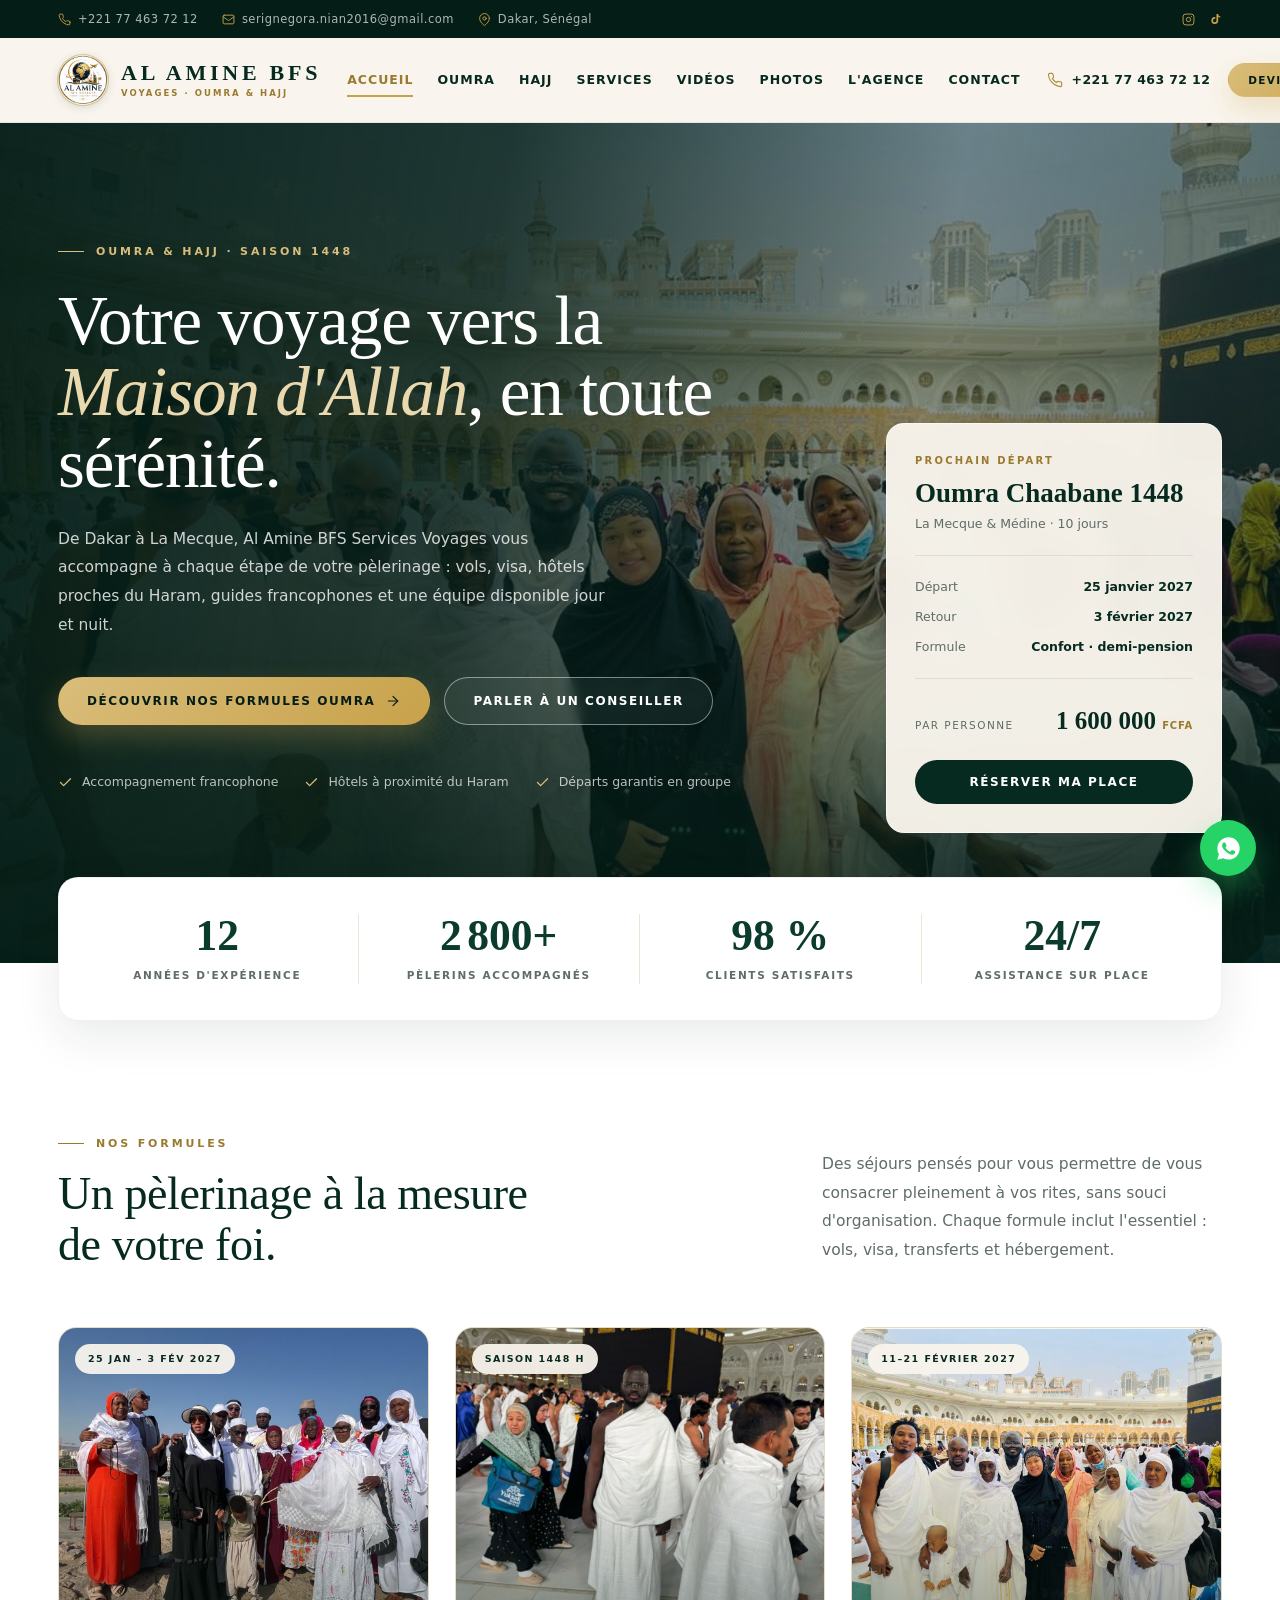
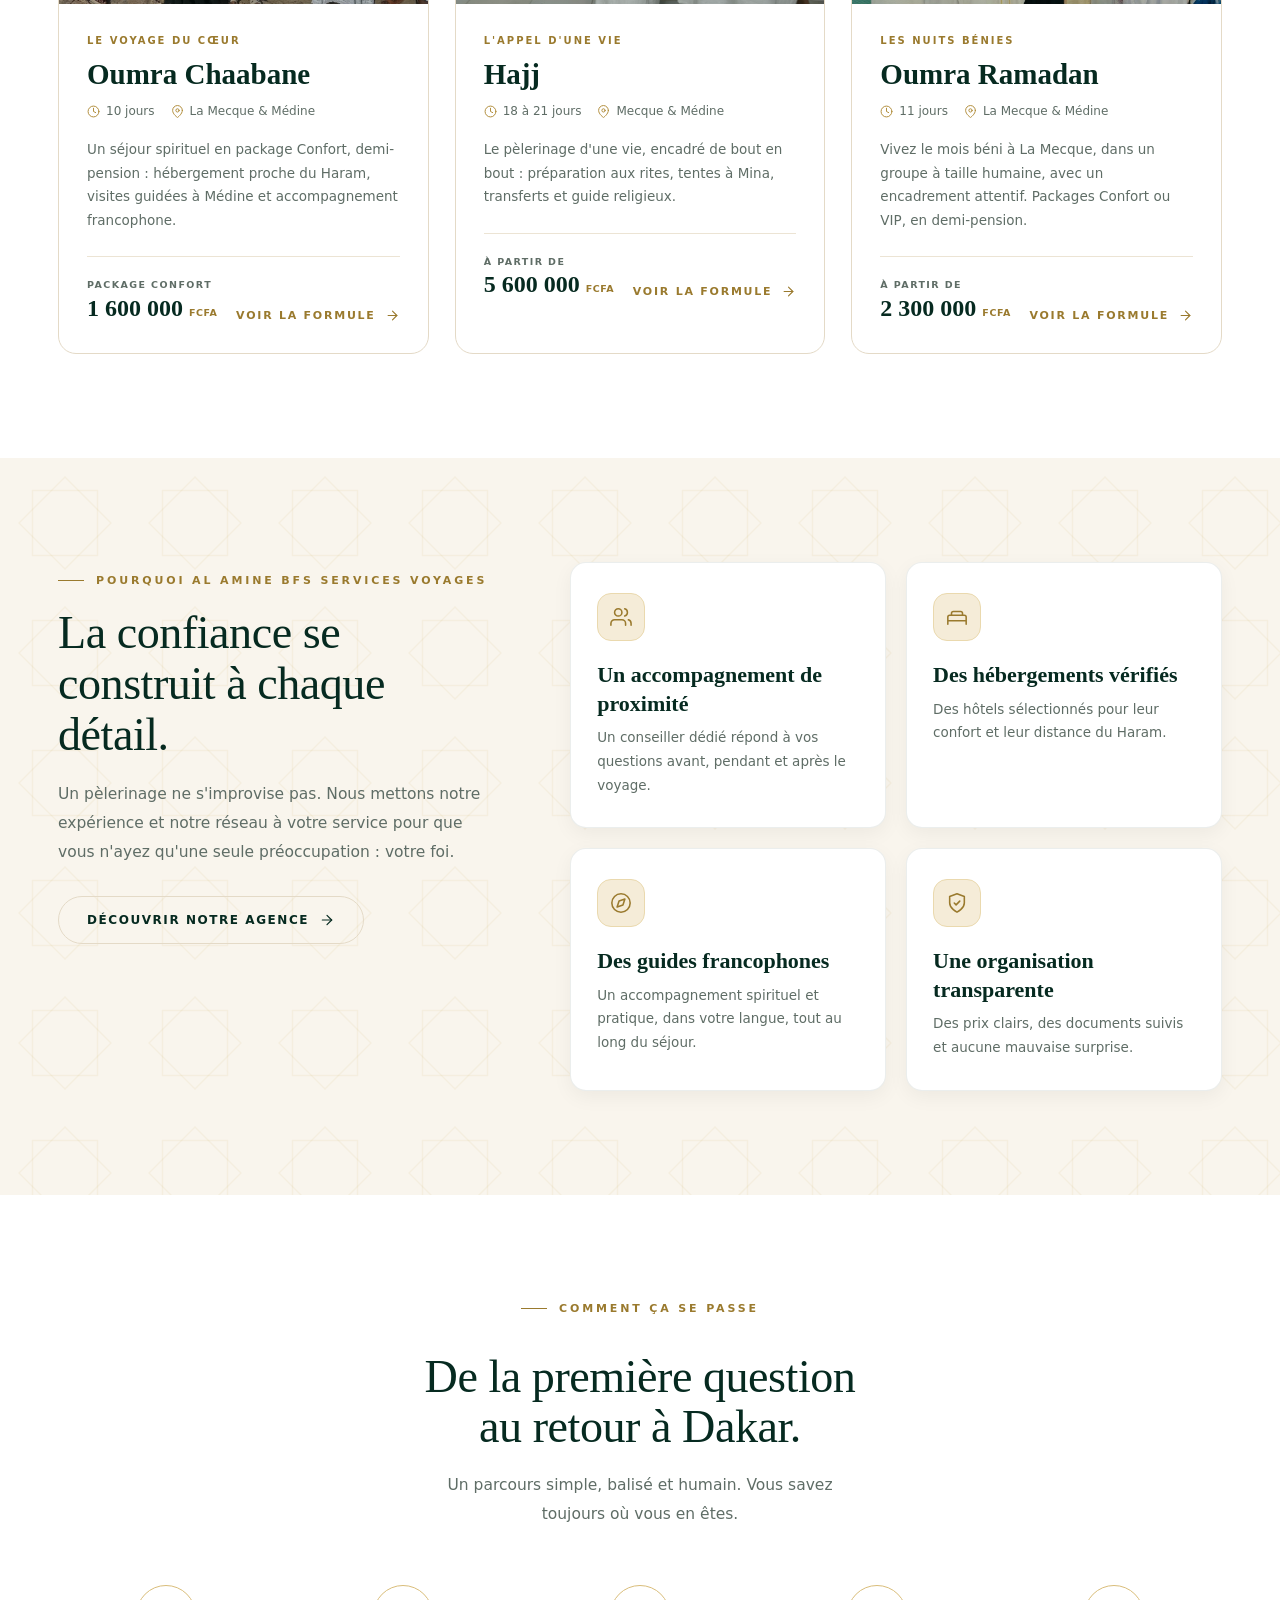
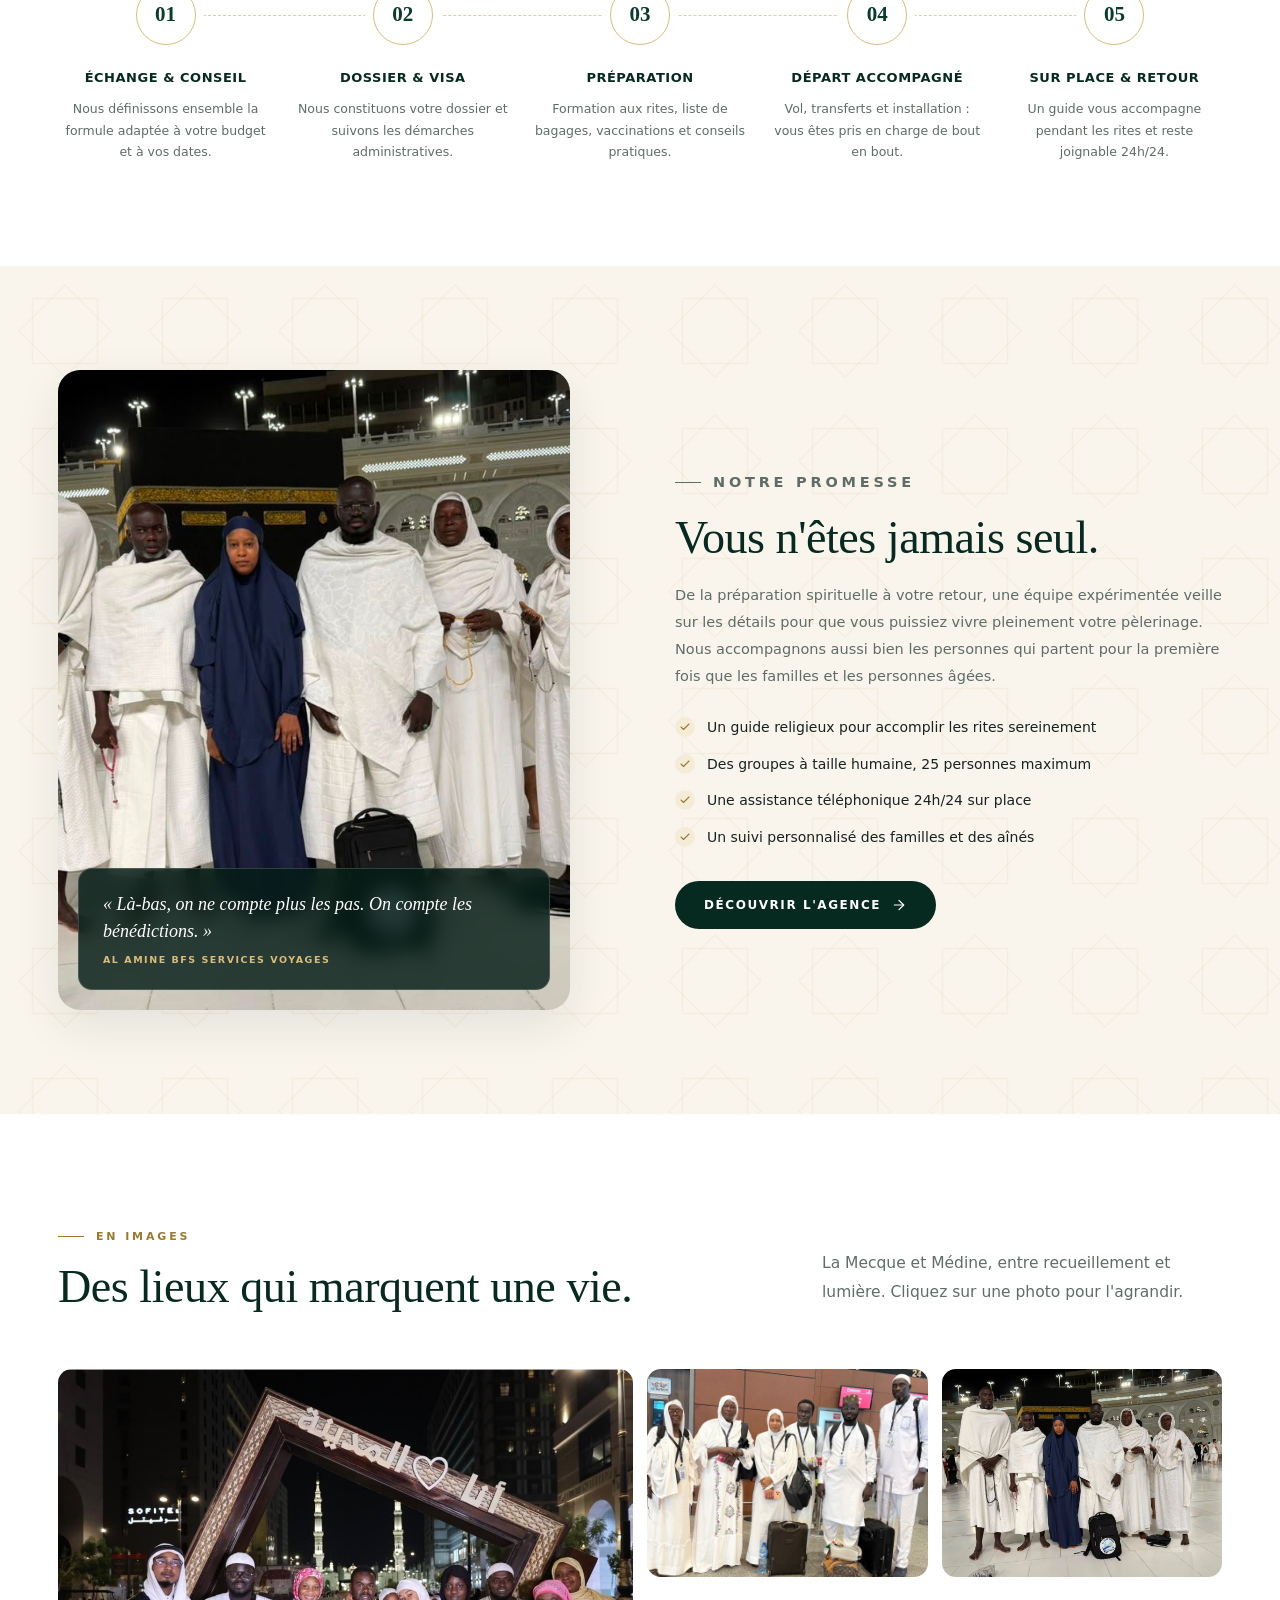
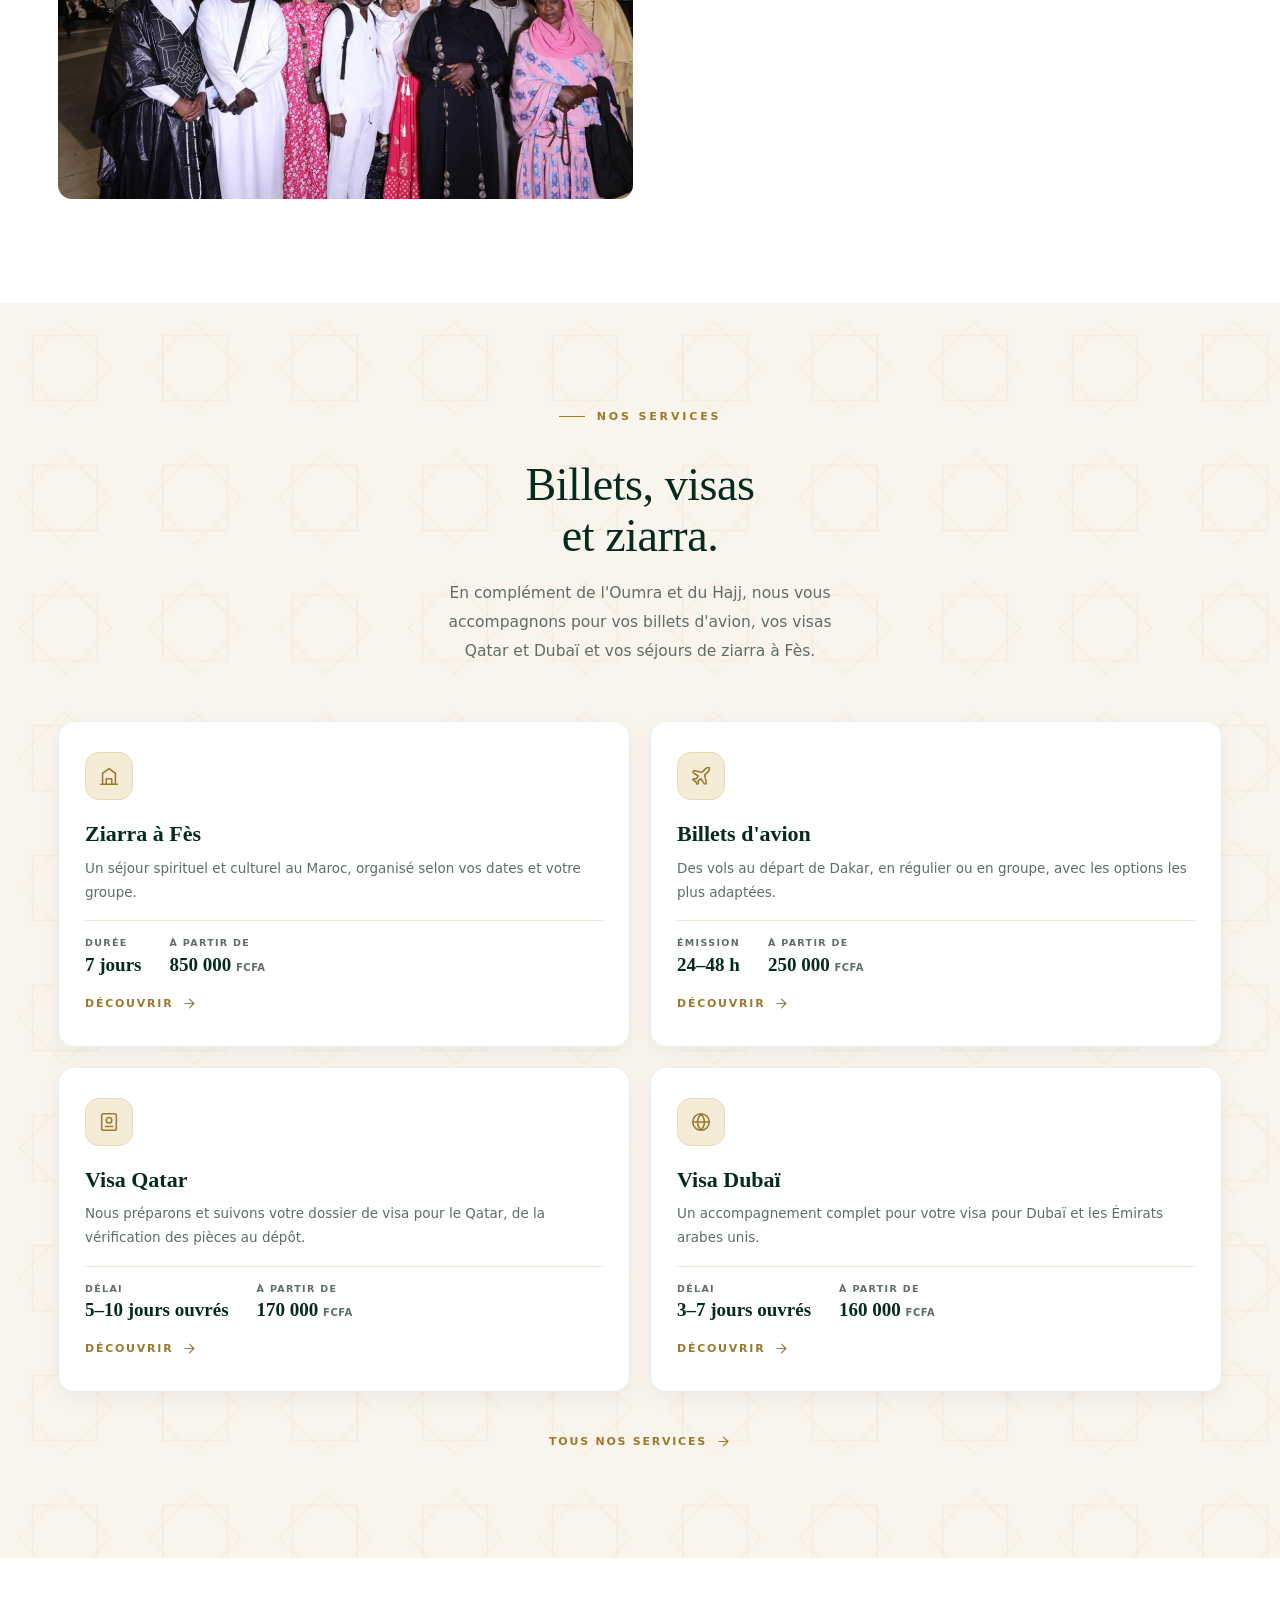
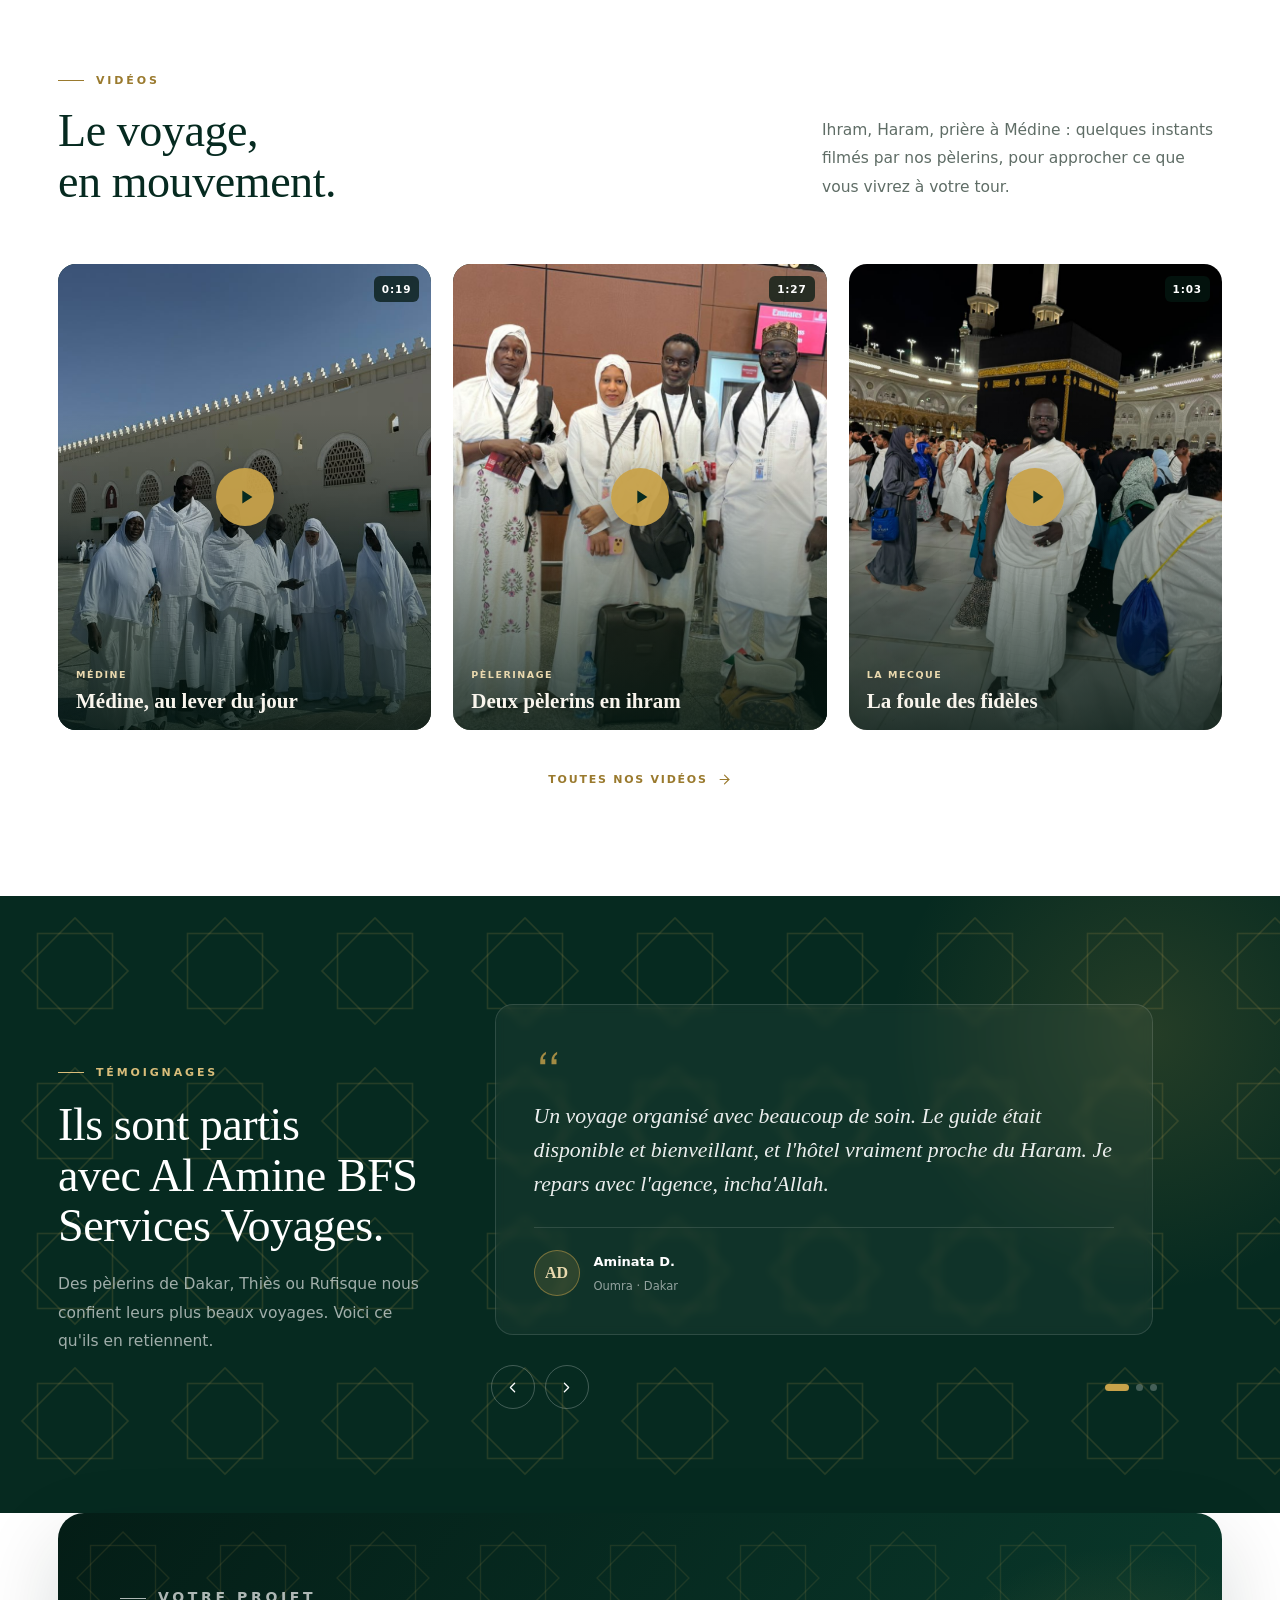
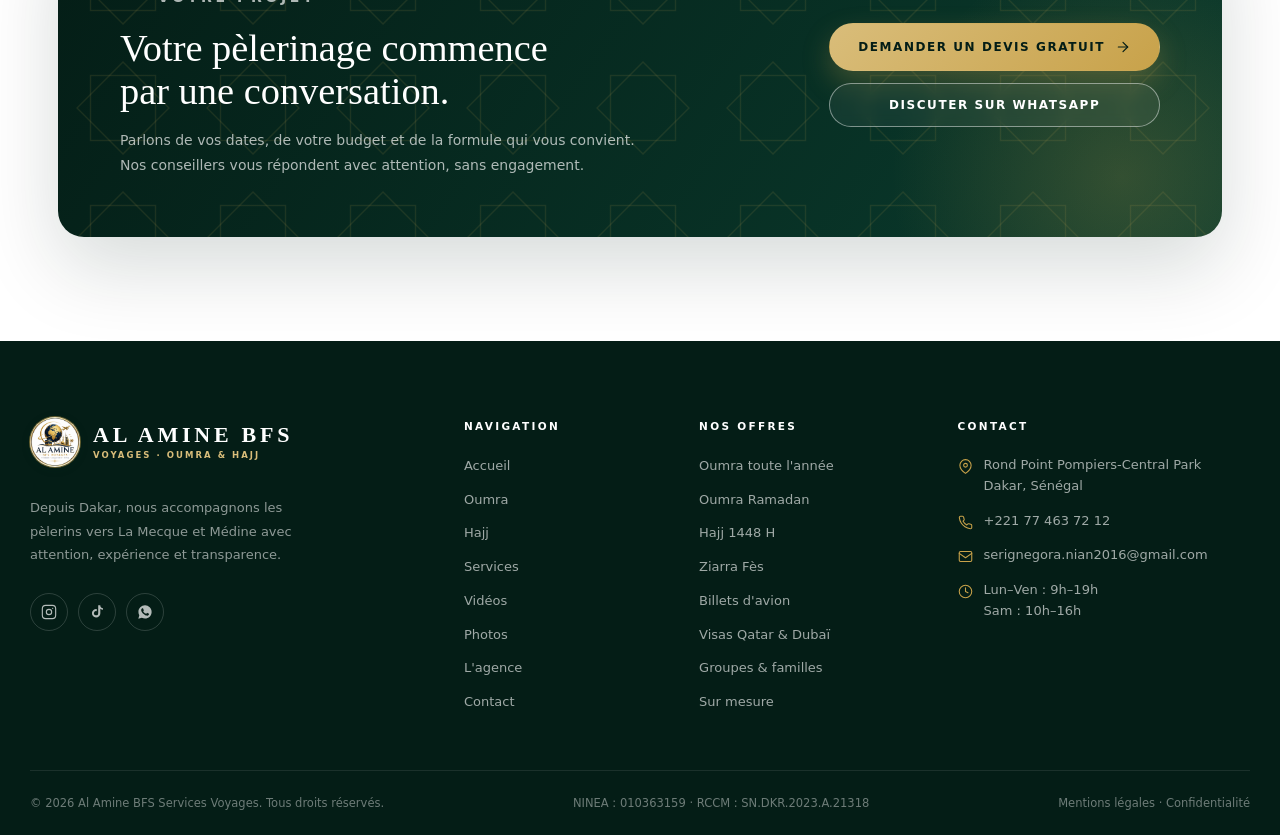
==== commit cfdd9417: "Remet la vraie page d'accueil dans index.html - index.html contenait une copie de la page Services :" ====
--- a/index.html
+++ b/index.html
@@ -3,19 +3,19 @@
 <head>
   <meta charset="UTF-8">
   <meta name="viewport" content="width=device-width, initial-scale=1">
-  <title>Services &amp; tarifs — Ziarra Fès, billets et visas | Al Amine BFS Services Voyages</title>
-  <meta name="description" content="Ziarra à Fès, billets d'avion, visa Qatar et visa Dubaï : durées et tarifs indicatifs, accompagnement depuis Dakar. Devis gratuit avec Al Amine BFS Services Voyages.">
+  <title>Al Amine BFS Services Voyages — Agence Oumra &amp; Hajj à Dakar</title>
+  <meta name="description" content="Oumra, Hajj, ziarra à Fès, billets d'avion et visas Qatar et Dubaï depuis Dakar : formules et accompagnement francophone avec Al Amine BFS Services Voyages.">
   <meta name="theme-color" content="#062a20">
-  <link rel="canonical" href="https://www.alaminebfsservices.com/services.html">
+  <link rel="canonical" href="https://www.alaminebfsservices.com/">
   <link rel="icon" type="image/svg+xml" href="favicon.svg">
 
   <meta property="og:type" content="website">
   <meta property="og:locale" content="fr_FR">
   <meta property="og:site_name" content="Al Amine BFS Services Voyages">
-  <meta property="og:title" content="Services &amp; tarifs — Ziarra Fès, billets et visas | Al Amine BFS Services Voyages">
-  <meta property="og:description" content="Durées et tarifs indicatifs pour la ziarra à Fès, les billets d'avion et les visas Qatar et Dubaï, depuis Dakar.">
-  <meta property="og:image" content="https://www.alaminebfsservices.com/assets/img/photos/pilgrim.jpg">
-  <meta property="og:url" content="https://www.alaminebfsservices.com/services.html">
+  <meta property="og:title" content="Al Amine BFS Services Voyages — Agence Oumra &amp; Hajj à Dakar">
+  <meta property="og:description" content="Oumra, Hajj, ziarra, billets d'avion et visas : Al Amine BFS Services Voyages accompagne vos voyages depuis Dakar.">
+  <meta property="og:image" content="https://www.alaminebfsservices.com/assets/img/photos/tawaf.jpg">
+  <meta property="og:url" content="https://www.alaminebfsservices.com/">
   <meta name="twitter:card" content="summary_large_image">
 
   <link rel="preconnect" href="https://fonts.googleapis.com">
@@ -28,13 +28,37 @@
   <meta name="apple-mobile-web-app-capable" content="yes">
   <meta name="apple-mobile-web-app-title" content="Al Amine BFS">
   <meta name="apple-mobile-web-app-status-bar-style" content="default">
+  <link rel="preload" as="image" href="assets/img/photos/tawaf.jpg">
+
+  <script type="application/ld+json">
+  {
+    "@context": "https://schema.org",
+    "@type": "TravelAgency",
+    "name": "Al Amine BFS Services Voyages",
+    "description": "Agence de voyage à Dakar : Oumra, Hajj, ziarra à Fès, billets d'avion et accompagnement pour les visas Qatar et Dubaï.",
+    "url": "https://www.alaminebfsservices.com/",
+    "telephone": "+221774637212",
+    "email": "serignegora.nian2016@gmail.com",
+    "priceRange": "1 600 000 – 11 900 000 FCFA",
+    "address": {
+      "@type": "PostalAddress",
+      "streetAddress": "Rond Point Pompiers-Central Park",
+      "addressLocality": "Dakar",
+      "addressCountry": "SN"
+    },
+    "areaServed": "Sénégal",
+    "openingHours": "Mo-Fr 09:00-19:00, Sa 10:00-16:00"
+  }
+  </script>
 </head>
-<body class="page-services">
+<body class="page-home">
   <a class="skip-link" href="#main">Aller au contenu</a>
 
+  <!-- Barre supérieure -->
   <div class="topbar">
     <div class="container topbar-inner">
       <div class="topbar-contact">
+        <!-- Coordonnées de démonstration : à remplacer avant publication -->
         <a href="tel:+221774637212">
           <svg viewBox="0 0 24 24" fill="none" stroke="currentColor" stroke-width="1.7" stroke-linecap="round" stroke-linejoin="round" aria-hidden="true"><path d="M22 16.92v3a2 2 0 0 1-2.18 2 19.79 19.79 0 0 1-8.63-3.07 19.5 19.5 0 0 1-6-6A19.79 19.79 0 0 1 2.12 4.18 2 2 0 0 1 4.11 2h3a2 2 0 0 1 2 1.72c.13.96.36 1.9.7 2.81a2 2 0 0 1-.45 2.11L8.09 9.91a16 16 0 0 0 6 6l1.27-1.27a2 2 0 0 1 2.11-.45c.91.34 1.85.57 2.81.7A2 2 0 0 1 22 16.92z"/></svg>
           +221 77 463 72 12
@@ -55,6 +79,7 @@
     </div>
   </div>
 
+  <!-- En-tête -->
   <header class="site-header" id="site-header">
     <div class="container header-inner">
       <a class="brand" href="index.html" aria-label="Al Amine BFS Services Voyages — Accueil">
@@ -67,10 +92,10 @@
 
       <nav class="main-nav" id="main-nav" aria-label="Navigation principale">
         <ul>
-          <li><a href="index.html">Accueil</a></li>
+          <li><a href="index.html" class="is-active">Accueil</a></li>
           <li><a href="omra.html">Oumra</a></li>
           <li><a href="hajj.html">Hajj</a></li>
-          <li><a href="services.html" class="is-active">Services</a></li>
+          <li><a href="services.html">Services</a></li>
           <li><a href="videos.html">Vidéos</a></li>
           <li><a href="photos.html">Photos</a></li>
           <li><a href="agence.html">L'agence</a></li>
@@ -94,213 +119,484 @@
   </header>
 
   <main id="main">
-    <section class="page-hero page-hero--offset">
-      <div class="page-hero-bg">
-        <img src="assets/img/photos/pilgrim.jpg" width="1400" height="1050" alt="Un pèlerin en prière face à la Kaaba à La Mecque" fetchpriority="high">
-      </div>
-      <div class="container page-hero-content">
-        <nav class="breadcrumb" aria-label="Fil d'Ariane">
-          <a href="index.html">Accueil</a><span>/</span><span>Services</span>
-        </nav>
-        <h1>Billets, visas et <em>ziarra</em> : nos services.</h1>
-        <p>Ziarra à Fès, réservation de billets d'avion et accompagnement pour vos visas Qatar et Dubaï. Des prestations préparées depuis Dakar, avec la même exigence que pour votre pèlerinage.</p>
-      </div>
-    </section>
-
-    <!-- Infos clés -->
-    <section class="stats-wrap" aria-label="Nos services en bref">
+    <!-- Hero -->
+    <section class="hero" aria-label="Votre pèlerinage avec Al Amine BFS Services Voyages">
+      <div class="hero-bg">
+        <img src="assets/img/photos/tawaf.jpg" width="1600" height="1200" alt="Pèlerins effectuant le tawaf autour de la Kaaba, la nuit à La Mecque" fetchpriority="high">
+      </div>
+      <div class="container hero-inner">
+        <div class="hero-content">
+          <p class="eyebrow eyebrow--light">Oumra &amp; Hajj · Saison 1448</p>
+          <h1>Votre voyage vers la <em>Maison d'Allah</em>, en toute sérénité.</h1>
+          <p class="hero-lead">De Dakar à La Mecque, Al Amine BFS Services Voyages vous accompagne à chaque étape de votre pèlerinage : vols, visa, hôtels proches du Haram, guides francophones et une équipe disponible jour et nuit.</p>
+          <div class="hero-actions">
+            <a class="btn btn--gold" href="omra.html">
+              Découvrir nos formules Oumra
+              <svg viewBox="0 0 24 24" fill="none" stroke="currentColor" stroke-width="1.8" stroke-linecap="round" stroke-linejoin="round" aria-hidden="true"><line x1="5" y1="12" x2="19" y2="12"/><polyline points="12 5 19 12 12 19"/></svg>
+            </a>
+            <a class="btn btn--outline" href="contact.html#devis">Parler à un conseiller</a>
+          </div>
+          <ul class="hero-trust">
+            <li><svg viewBox="0 0 24 24" fill="none" stroke="currentColor" stroke-width="2" stroke-linecap="round" stroke-linejoin="round" aria-hidden="true"><polyline points="20 6 9 17 4 12"/></svg>Accompagnement francophone</li>
+            <li><svg viewBox="0 0 24 24" fill="none" stroke="currentColor" stroke-width="2" stroke-linecap="round" stroke-linejoin="round" aria-hidden="true"><polyline points="20 6 9 17 4 12"/></svg>Hôtels à proximité du Haram</li>
+            <li><svg viewBox="0 0 24 24" fill="none" stroke="currentColor" stroke-width="2" stroke-linecap="round" stroke-linejoin="round" aria-hidden="true"><polyline points="20 6 9 17 4 12"/></svg>Départs garantis en groupe</li>
+          </ul>
+        </div>
+
+        <aside class="hero-card" aria-label="Prochain départ">
+          <p class="hero-card-label">Prochain départ</p>
+          <h2 class="hero-card-title">Oumra Chaabane 1448</h2>
+          <p class="hero-card-sub">La Mecque &amp; Médine · 10 jours</p>
+          <ul>
+            <li><span>Départ</span><strong>25 janvier 2027</strong></li>
+            <li><span>Retour</span><strong>3 février 2027</strong></li>
+            <li><span>Formule</span><strong>Confort · demi-pension</strong></li>
+          </ul>
+          <div class="hero-card-price">
+            <span>Par personne</span>
+            <strong>1 600 000 <small>FCFA</small></strong>
+          </div>
+          <a class="btn btn--dark btn--block" href="contact.html?offre=chaabane#devis">Réserver ma place</a>
+        </aside>
+      </div>
+    </section>
+
+    <!-- Chiffres clés -->
+    <section class="stats-wrap" aria-label="Chiffres clés">
       <div class="container">
-        <div class="travel-info reveal">
+        <div class="stats reveal">
+          <div class="stat">
+            <div class="stat-num"><span data-count="12">12</span></div>
+            <p>Années d'expérience</p>
+          </div>
+          <div class="stat">
+            <div class="stat-num"><span data-count="2800" data-suffix="+">2 800+</span></div>
+            <p>Pèlerins accompagnés</p>
+          </div>
+          <div class="stat">
+            <div class="stat-num"><span data-count="98" data-suffix=" %">98 %</span></div>
+            <p>Clients satisfaits</p>
+          </div>
+          <div class="stat">
+            <div class="stat-num">24/7</div>
+            <p>Assistance sur place</p>
+          </div>
+        </div>
+      </div>
+    </section>
+
+    <!-- Offres -->
+    <section class="section" id="offres">
+      <div class="container">
+        <div class="section-head">
           <div>
-            <svg viewBox="0 0 24 24" fill="none" stroke="currentColor" stroke-width="1.7" stroke-linecap="round" stroke-linejoin="round" aria-hidden="true"><path d="M3 21h18M5 21V9l7-5 7 5v12M9 21v-6h6v6"/></svg>
-            <div><strong>Ziarra à Fès</strong><span>Séjour spirituel au Maroc</span></div>
-          </div>
-          <div>
-            <svg viewBox="0 0 24 24" fill="none" stroke="currentColor" stroke-width="1.7" stroke-linecap="round" stroke-linejoin="round" aria-hidden="true"><path d="M17.8 19.2 16 11l3.5-3.5C21 6 21.5 4 21 3c-1-.5-3 0-4.5 1.5L13 8 4.8 6.2c-.5-.1-.9.1-1.1.5l-.3.5c-.2.5-.1 1 .3 1.3L9 12l-2 3H4l-1 1 3 2 2 3 1-1v-3l3-2 3.5 5.3c.3.4.8.5 1.3.3l.5-.2c.4-.3.6-.7.5-1.2z"/></svg>
-            <div><strong>Billets d'avion</strong><span>Toutes destinations</span></div>
-          </div>
-          <div>
-            <svg viewBox="0 0 24 24" fill="none" stroke="currentColor" stroke-width="1.7" stroke-linecap="round" stroke-linejoin="round" aria-hidden="true"><rect x="4" y="3" width="16" height="18" rx="2"/><circle cx="12" cy="10" r="3"/><path d="M8 17h8"/></svg>
-            <div><strong>Visa Qatar</strong><span>Dossier accompagné</span></div>
-          </div>
-          <div>
-            <svg viewBox="0 0 24 24" fill="none" stroke="currentColor" stroke-width="1.7" stroke-linecap="round" stroke-linejoin="round" aria-hidden="true"><circle cx="12" cy="12" r="9"/><path d="M3 12h18M12 3c2.5 2.7 3.8 5.8 3.8 9s-1.3 6.3-3.8 9c-2.5-2.7-3.8-5.8-3.8-9S9.5 5.7 12 3z"/></svg>
-            <div><strong>Visa Dubaï</strong><span>Émirats arabes unis</span></div>
-          </div>
-        </div>
-      </div>
-    </section>
-
-    <!-- Services -->
+            <p class="eyebrow">Nos formules</p>
+            <h2 class="section-title">Un pèlerinage à la mesure<br>de votre foi.</h2>
+          </div>
+          <p class="section-lead">Des séjours pensés pour vous permettre de vous consacrer pleinement à vos rites, sans souci d'organisation. Chaque formule inclut l'essentiel : vols, visa, transferts et hébergement.</p>
+        </div>
+
+        <div class="offers-grid">
+          <article class="offer-card reveal">
+            <div class="offer-media">
+              <img src="assets/img/photos/kaaba-2.jpg" width="1280" height="898" alt="Vue de la Kaaba et de la cour du Masjid al-Haram à La Mecque" loading="lazy" decoding="async">
+              <span class="offer-badge">25 jan – 3 fév 2027</span>
+            </div>
+            <div class="offer-body">
+              <p class="offer-kicker">Le voyage du cœur</p>
+              <h3 class="offer-title"><a href="omra.html#formules">Oumra Chaabane</a></h3>
+              <p class="offer-meta">
+                <span><svg viewBox="0 0 24 24" fill="none" stroke="currentColor" stroke-width="1.8" stroke-linecap="round" stroke-linejoin="round" aria-hidden="true"><circle cx="12" cy="12" r="10"/><path d="M12 6v6l4 2"/></svg>10 jours</span>
+                <span><svg viewBox="0 0 24 24" fill="none" stroke="currentColor" stroke-width="1.8" stroke-linecap="round" stroke-linejoin="round" aria-hidden="true"><path d="M21 10c0 7-9 13-9 13S3 17 3 10a9 9 0 0 1 18 0z"/><circle cx="12" cy="10" r="3"/></svg>La Mecque &amp; Médine</span>
+              </p>
+              <p class="offer-desc">Un séjour spirituel en package Confort, demi-pension : hébergement proche du Haram, visites guidées à Médine et accompagnement francophone.</p>
+              <div class="offer-footer">
+                <div>
+                  <span class="price-label">Package Confort</span>
+                  <span class="price-value">1 600 000 <small>FCFA</small></span>
+                </div>
+                <a class="link-arrow" href="omra.html#formules">Voir la formule
+                  <svg viewBox="0 0 24 24" fill="none" stroke="currentColor" stroke-width="1.8" stroke-linecap="round" stroke-linejoin="round" aria-hidden="true"><line x1="5" y1="12" x2="19" y2="12"/><polyline points="12 5 19 12 12 19"/></svg>
+                </a>
+              </div>
+            </div>
+          </article>
+
+          <article class="offer-card reveal" style="--d: .1s">
+            <div class="offer-media">
+              <img src="assets/img/photos/nabawi-1.jpg" width="1280" height="853" alt="Vue aérienne de la mosquée du Prophète à Médine et de son dôme vert" loading="lazy" decoding="async">
+              <span class="offer-badge">Saison 1448 H</span>
+            </div>
+            <div class="offer-body">
+              <p class="offer-kicker">L'appel d'une vie</p>
+              <h3 class="offer-title"><a href="hajj.html">Hajj</a></h3>
+              <p class="offer-meta">
+                <span><svg viewBox="0 0 24 24" fill="none" stroke="currentColor" stroke-width="1.8" stroke-linecap="round" stroke-linejoin="round" aria-hidden="true"><circle cx="12" cy="12" r="10"/><path d="M12 6v6l4 2"/></svg>18 à 21 jours</span>
+                <span><svg viewBox="0 0 24 24" fill="none" stroke="currentColor" stroke-width="1.8" stroke-linecap="round" stroke-linejoin="round" aria-hidden="true"><path d="M21 10c0 7-9 13-9 13S3 17 3 10a9 9 0 0 1 18 0z"/><circle cx="12" cy="10" r="3"/></svg>Mecque &amp; Médine</span>
+              </p>
+              <p class="offer-desc">Le pèlerinage d'une vie, encadré de bout en bout : préparation aux rites, tentes à Mina, transferts et guide religieux.</p>
+              <div class="offer-footer">
+                <div>
+                  <span class="price-label">À partir de</span>
+                  <span class="price-value">5 600 000 <small>FCFA</small></span>
+                </div>
+                <a class="link-arrow" href="hajj.html">Voir la formule
+                  <svg viewBox="0 0 24 24" fill="none" stroke="currentColor" stroke-width="1.8" stroke-linecap="round" stroke-linejoin="round" aria-hidden="true"><line x1="5" y1="12" x2="19" y2="12"/><polyline points="12 5 19 12 12 19"/></svg>
+                </a>
+              </div>
+            </div>
+          </article>
+
+          <article class="offer-card reveal" style="--d: .2s">
+            <div class="offer-media">
+              <img src="assets/img/photos/tawaf.jpg" width="1600" height="1200" alt="La Kaaba illuminée pendant le tawaf nocturne" loading="lazy" decoding="async">
+              <span class="offer-badge">11–21 février 2027</span>
+            </div>
+            <div class="offer-body">
+              <p class="offer-kicker">Les nuits bénies</p>
+              <h3 class="offer-title"><a href="omra.html#ramadan">Oumra Ramadan</a></h3>
+              <p class="offer-meta">
+                <span><svg viewBox="0 0 24 24" fill="none" stroke="currentColor" stroke-width="1.8" stroke-linecap="round" stroke-linejoin="round" aria-hidden="true"><circle cx="12" cy="12" r="10"/><path d="M12 6v6l4 2"/></svg>11 jours</span>
+                <span><svg viewBox="0 0 24 24" fill="none" stroke="currentColor" stroke-width="1.8" stroke-linecap="round" stroke-linejoin="round" aria-hidden="true"><path d="M21 10c0 7-9 13-9 13S3 17 3 10a9 9 0 0 1 18 0z"/><circle cx="12" cy="10" r="3"/></svg>La Mecque &amp; Médine</span>
+              </p>
+              <p class="offer-desc">Vivez le mois béni à La Mecque, dans un groupe à taille humaine, avec un encadrement attentif. Packages Confort ou VIP, en demi-pension.</p>
+              <div class="offer-footer">
+                <div>
+                  <span class="price-label">À partir de</span>
+                  <span class="price-value">2 300 000 <small>FCFA</small></span>
+                </div>
+                <a class="link-arrow" href="omra.html#ramadan">Voir la formule
+                  <svg viewBox="0 0 24 24" fill="none" stroke="currentColor" stroke-width="1.8" stroke-linecap="round" stroke-linejoin="round" aria-hidden="true"><line x1="5" y1="12" x2="19" y2="12"/><polyline points="12 5 19 12 12 19"/></svg>
+                </a>
+              </div>
+            </div>
+          </article>
+        </div>
+      </div>
+    </section>
+
+    <!-- Pourquoi nous -->
+    <section class="section section--cream">
+      <div class="container why-grid">
+        <div class="why-intro reveal">
+          <p class="eyebrow">Pourquoi Al Amine BFS Services Voyages</p>
+          <h2 class="section-title">La confiance se construit à chaque détail.</h2>
+          <p class="section-lead">Un pèlerinage ne s'improvise pas. Nous mettons notre expérience et notre réseau à votre service pour que vous n'ayez qu'une seule préoccupation : votre foi.</p>
+          <a class="btn btn--ghost" href="agence.html">Découvrir notre agence
+            <svg viewBox="0 0 24 24" fill="none" stroke="currentColor" stroke-width="1.8" stroke-linecap="round" stroke-linejoin="round" aria-hidden="true"><line x1="5" y1="12" x2="19" y2="12"/><polyline points="12 5 19 12 12 19"/></svg>
+          </a>
+        </div>
+
+        <div class="features">
+          <article class="feature reveal">
+            <div class="feature-icon">
+              <svg viewBox="0 0 24 24" fill="none" stroke="currentColor" stroke-width="1.7" stroke-linecap="round" stroke-linejoin="round" aria-hidden="true"><path d="M17 21v-2a4 4 0 0 0-4-4H5a4 4 0 0 0-4 4v2"/><circle cx="9" cy="7" r="4"/><path d="M23 21v-2a4 4 0 0 0-3-3.87M16 3.13a4 4 0 0 1 0 7.75"/></svg>
+            </div>
+            <h3>Un accompagnement de proximité</h3>
+            <p>Un conseiller dédié répond à vos questions avant, pendant et après le voyage.</p>
+          </article>
+
+          <article class="feature reveal" style="--d: .08s">
+            <div class="feature-icon">
+              <svg viewBox="0 0 24 24" fill="none" stroke="currentColor" stroke-width="1.7" stroke-linecap="round" stroke-linejoin="round" aria-hidden="true"><path d="M2 20v-8a2 2 0 0 1 2-2h16a2 2 0 0 1 2 2v8M2 16h20M6 10V8a2 2 0 0 1 2-2h8a2 2 0 0 1 2 2v2"/></svg>
+            </div>
+            <h3>Des hébergements vérifiés</h3>
+            <p>Des hôtels sélectionnés pour leur confort et leur distance du Haram.</p>
+          </article>
+
+          <article class="feature reveal" style="--d: .16s">
+            <div class="feature-icon">
+              <svg viewBox="0 0 24 24" fill="none" stroke="currentColor" stroke-width="1.7" stroke-linecap="round" stroke-linejoin="round" aria-hidden="true"><circle cx="12" cy="12" r="10"/><polygon points="16.24 7.76 14.12 14.12 7.76 16.24 9.88 9.88 16.24 7.76"/></svg>
+            </div>
+            <h3>Des guides francophones</h3>
+            <p>Un accompagnement spirituel et pratique, dans votre langue, tout au long du séjour.</p>
+          </article>
+
+          <article class="feature reveal" style="--d: .24s">
+            <div class="feature-icon">
+              <svg viewBox="0 0 24 24" fill="none" stroke="currentColor" stroke-width="1.7" stroke-linecap="round" stroke-linejoin="round" aria-hidden="true"><path d="M12 22s8-4 8-10V5l-8-3-8 3v7c0 6 8 10 8 10z"/><path d="m9 12 2 2 4-4"/></svg>
+            </div>
+            <h3>Une organisation transparente</h3>
+            <p>Des prix clairs, des documents suivis et aucune mauvaise surprise.</p>
+          </article>
+        </div>
+      </div>
+    </section>
+
+    <!-- Étapes -->
     <section class="section">
       <div class="container">
         <div class="section-head section-head--center">
+          <p class="eyebrow">Comment ça se passe</p>
+          <h2 class="section-title">De la première question<br>au retour à Dakar.</h2>
+          <p class="section-lead">Un parcours simple, balisé et humain. Vous savez toujours où vous en êtes.</p>
+        </div>
+
+        <div class="steps">
+          <div class="step reveal">
+            <div class="step-num">01</div>
+            <h3>Échange &amp; conseil</h3>
+            <p>Nous définissons ensemble la formule adaptée à votre budget et à vos dates.</p>
+          </div>
+          <div class="step reveal" style="--d: .08s">
+            <div class="step-num">02</div>
+            <h3>Dossier &amp; visa</h3>
+            <p>Nous constituons votre dossier et suivons les démarches administratives.</p>
+          </div>
+          <div class="step reveal" style="--d: .16s">
+            <div class="step-num">03</div>
+            <h3>Préparation</h3>
+            <p>Formation aux rites, liste de bagages, vaccinations et conseils pratiques.</p>
+          </div>
+          <div class="step reveal" style="--d: .24s">
+            <div class="step-num">04</div>
+            <h3>Départ accompagné</h3>
+            <p>Vol, transferts et installation : vous êtes pris en charge de bout en bout.</p>
+          </div>
+          <div class="step reveal" style="--d: .32s">
+            <div class="step-num">05</div>
+            <h3>Sur place &amp; retour</h3>
+            <p>Un guide vous accompagne pendant les rites et reste joignable 24h/24.</p>
+          </div>
+        </div>
+      </div>
+    </section>
+
+    <!-- Accompagnement -->
+    <section class="section section--cream">
+      <div class="container split">
+        <div class="split-media reveal">
+          <img src="assets/img/photos/pilgrim.jpg" width="1400" height="1050" alt="Un pèlerin en invocation face à la Kaaba au Masjid al-Haram" loading="lazy" decoding="async">
+          <p class="floating-quote">« Là-bas, on ne compte plus les pas. On compte les bénédictions. »<span>Al Amine BFS Services Voyages</span></p>
+        </div>
+        <div class="split-content reveal" style="--d: .1s">
+          <p class="eyebrow">Notre promesse</p>
+          <h2 class="section-title">Vous n'êtes jamais seul.</h2>
+          <p>De la préparation spirituelle à votre retour, une équipe expérimentée veille sur les détails pour que vous puissiez vivre pleinement votre pèlerinage. Nous accompagnons aussi bien les personnes qui partent pour la première fois que les familles et les personnes âgées.</p>
+          <ul class="checklist">
+            <li><svg viewBox="0 0 24 24" fill="none" stroke="currentColor" stroke-width="2.2" stroke-linecap="round" stroke-linejoin="round" aria-hidden="true"><polyline points="20 6 9 17 4 12"/></svg>Un guide religieux pour accomplir les rites sereinement</li>
+            <li><svg viewBox="0 0 24 24" fill="none" stroke="currentColor" stroke-width="2.2" stroke-linecap="round" stroke-linejoin="round" aria-hidden="true"><polyline points="20 6 9 17 4 12"/></svg>Des groupes à taille humaine, 25 personnes maximum</li>
+            <li><svg viewBox="0 0 24 24" fill="none" stroke="currentColor" stroke-width="2.2" stroke-linecap="round" stroke-linejoin="round" aria-hidden="true"><polyline points="20 6 9 17 4 12"/></svg>Une assistance téléphonique 24h/24 sur place</li>
+            <li><svg viewBox="0 0 24 24" fill="none" stroke="currentColor" stroke-width="2.2" stroke-linecap="round" stroke-linejoin="round" aria-hidden="true"><polyline points="20 6 9 17 4 12"/></svg>Un suivi personnalisé des familles et des aînés</li>
+          </ul>
+          <a class="btn btn--dark" href="agence.html">Découvrir l'agence
+            <svg viewBox="0 0 24 24" fill="none" stroke="currentColor" stroke-width="1.8" stroke-linecap="round" stroke-linejoin="round" aria-hidden="true"><line x1="5" y1="12" x2="19" y2="12"/><polyline points="12 5 19 12 12 19"/></svg>
+          </a>
+        </div>
+      </div>
+    </section>
+
+    <!-- Galerie -->
+    <section class="section">
+      <div class="container">
+        <div class="section-head">
+          <div>
+            <p class="eyebrow">En images</p>
+            <h2 class="section-title">Des lieux qui marquent une vie.</h2>
+          </div>
+          <p class="section-lead">La Mecque et Médine, entre recueillement et lumière. Cliquez sur une photo pour l'agrandir.</p>
+        </div>
+
+        <div class="gallery-grid">
+          <a class="gallery-item gallery-item--lg" href="assets/img/photos/kaaba-1.jpg" data-lightbox data-caption="Le Masjid al-Haram, La Mecque">
+            <img src="assets/img/photos/kaaba-1.jpg" width="1280" height="853" alt="La Kaaba entourée de pèlerins dans la cour du Masjid al-Haram" loading="lazy" decoding="async">
+            <span class="gallery-caption">Le Masjid al-Haram, La Mecque</span>
+          </a>
+          <a class="gallery-item" href="assets/img/photos/nabawi-dome.jpg" data-lightbox data-caption="Le dôme vert, Médine">
+            <img src="assets/img/photos/nabawi-dome.jpg" width="1280" height="853" alt="Le dôme vert de la mosquée du Prophète à Médine" loading="lazy" decoding="async">
+            <span class="gallery-caption">Le dôme vert, Médine</span>
+          </a>
+          <a class="gallery-item" href="assets/img/photos/pilgrim.jpg" data-lightbox data-caption="Un pèlerin en invocation">
+            <img src="assets/img/photos/pilgrim.jpg" width="1400" height="1050" alt="Un pèlerin mains levées en invocation face à la Kaaba" loading="lazy" decoding="async">
+            <span class="gallery-caption">Un pèlerin en invocation</span>
+          </a>
+          <a class="gallery-item" href="assets/img/photos/kaaba-2.jpg" data-lightbox data-caption="La Kaaba, cœur des Lieux saints">
+            <img src="assets/img/photos/kaaba-2.jpg" width="1280" height="898" alt="La Kaaba vue de haut au milieu des pèlerins" loading="lazy" decoding="async">
+            <span class="gallery-caption">La Kaaba, cœur des Lieux saints</span>
+          </a>
+          <a class="gallery-item" href="assets/img/photos/worshipper.jpg" data-lightbox data-caption="Moments de recueillement à Médine">
+            <img src="assets/img/photos/worshipper.jpg" width="1400" height="1050" alt="Un fidèle en prière dans la cour de la mosquée du Prophète" loading="lazy" decoding="async">
+            <span class="gallery-caption">Moments de recueillement</span>
+          </a>
+        </div>
+      </div>
+    </section>
+
+    <!-- Services -->
+    <section class="section section--cream">
+      <div class="container">
+        <div class="section-head section-head--center">
           <p class="eyebrow">Nos services</p>
-          <h2 class="section-title">Quatre prestations,<br>un même accompagnement.</h2>
-          <p class="section-lead">En complément de l'Oumra et du Hajj, nous vous aidons à préparer vos autres voyages et démarches, avec des conseils clairs et un suivi personnalisé.</p>
+          <h2 class="section-title">Billets, visas<br>et ziarra.</h2>
+          <p class="section-lead">En complément de l'Oumra et du Hajj, nous vous accompagnons pour vos billets d'avion, vos visas Qatar et Dubaï et vos séjours de ziarra à Fès.</p>
         </div>
 
         <div class="features">
-          <article class="feature reveal" id="ziarra">
+          <article class="feature reveal">
             <span class="feature-icon">
               <svg viewBox="0 0 24 24" fill="none" stroke="currentColor" stroke-width="1.7" stroke-linecap="round" stroke-linejoin="round" aria-hidden="true"><path d="M3 21h18M5 21V9l7-5 7 5v12M9 21v-6h6v6"/></svg>
             </span>
             <h3>Ziarra à Fès</h3>
-            <p>Un séjour spirituel et culturel à Fès, au cœur du Maroc : découverte de la médina, des lieux historiques et des traditions de la cité, avec un accompagnement francophone.</p>
-            <ul class="service-points">
-              <li>Groupes, familles et séjours sur mesure</li>
-              <li>Programme adapté à vos dates</li>
-              <li>Accompagnement pendant le séjour</li>
-            </ul>
+            <p>Un séjour spirituel et culturel au Maroc, organisé selon vos dates et votre groupe.</p>
             <div class="service-meta">
               <div><span>Durée</span><strong>7 jours</strong></div>
-              <div><span>À partir de</span><strong>850 000 <small>FCFA / pers.</small></strong></div>
-            </div>
-            <a class="link-arrow" href="contact.html?offre=ziarra#devis">Demander le programme
+              <div><span>À partir de</span><strong>850 000 <small>FCFA</small></strong></div>
+            </div>
+            <a class="link-arrow" href="services.html#ziarra">Découvrir
               <svg viewBox="0 0 24 24" fill="none" stroke="currentColor" stroke-width="1.8" stroke-linecap="round" stroke-linejoin="round" aria-hidden="true"><line x1="5" y1="12" x2="19" y2="12"/><polyline points="12 5 19 12 12 19"/></svg>
             </a>
           </article>
 
-          <article class="feature reveal" id="billets" style="--d: .08s">
+          <article class="feature reveal" style="--d: .08s">
             <span class="feature-icon">
               <svg viewBox="0 0 24 24" fill="none" stroke="currentColor" stroke-width="1.7" stroke-linecap="round" stroke-linejoin="round" aria-hidden="true"><path d="M17.8 19.2 16 11l3.5-3.5C21 6 21.5 4 21 3c-1-.5-3 0-4.5 1.5L13 8 4.8 6.2c-.5-.1-.9.1-1.1.5l-.3.5c-.2.5-.1 1 .3 1.3L9 12l-2 3H4l-1 1 3 2 2 3 1-1v-3l3-2 3.5 5.3c.3.4.8.5 1.3.3l.5-.2c.4-.3.6-.7.5-1.2z"/></svg>
             </span>
             <h3>Billets d'avion</h3>
-            <p>Réservation de billets au départ de Dakar ou vers le Sénégal : nous comparons les compagnies, les escales et les conditions pour trouver l'option la plus adaptée.</p>
-            <ul class="service-points">
-              <li>Vols réguliers et groupes</li>
-              <li>Dates flexibles et escales maîtrisées</li>
-              <li>Émission et suivi de la réservation</li>
-            </ul>
+            <p>Des vols au départ de Dakar, en régulier ou en groupe, avec les options les plus adaptées.</p>
             <div class="service-meta">
               <div><span>Émission</span><strong>24–48 h</strong></div>
-              <div><span>À partir de</span><strong>250 000 <small>FCFA · selon destination</small></strong></div>
-            </div>
-            <a class="link-arrow" href="contact.html?offre=billet#devis">Demander un tarif
+              <div><span>À partir de</span><strong>250 000 <small>FCFA</small></strong></div>
+            </div>
+            <a class="link-arrow" href="services.html#billets">Découvrir
               <svg viewBox="0 0 24 24" fill="none" stroke="currentColor" stroke-width="1.8" stroke-linecap="round" stroke-linejoin="round" aria-hidden="true"><line x1="5" y1="12" x2="19" y2="12"/><polyline points="12 5 19 12 12 19"/></svg>
             </a>
           </article>
 
-          <article class="feature reveal" id="visas">
+          <article class="feature reveal" style="--d: .16s">
             <span class="feature-icon">
               <svg viewBox="0 0 24 24" fill="none" stroke="currentColor" stroke-width="1.7" stroke-linecap="round" stroke-linejoin="round" aria-hidden="true"><rect x="4" y="3" width="16" height="18" rx="2"/><circle cx="12" cy="10" r="3"/><path d="M8 17h8"/></svg>
             </span>
             <h3>Visa Qatar</h3>
-            <p>Nous vous accompagnons dans la préparation de votre demande de visa pour le Qatar : vérification des pièces, formulaire, réservation et suivi du dossier.</p>
-            <ul class="service-points">
-              <li>Documents vérifiés avant dépôt</li>
-              <li>Formulaire et démarches accompagnés</li>
-              <li>Suivi jusqu'à la décision</li>
-            </ul>
+            <p>Nous préparons et suivons votre dossier de visa pour le Qatar, de la vérification des pièces au dépôt.</p>
             <div class="service-meta">
               <div><span>Délai</span><strong>5–10 jours ouvrés</strong></div>
               <div><span>À partir de</span><strong>170 000 <small>FCFA</small></strong></div>
             </div>
-            <a class="link-arrow" href="contact.html?offre=qatar#devis">Préparer mon dossier
+            <a class="link-arrow" href="services.html#visas">Découvrir
               <svg viewBox="0 0 24 24" fill="none" stroke="currentColor" stroke-width="1.8" stroke-linecap="round" stroke-linejoin="round" aria-hidden="true"><line x1="5" y1="12" x2="19" y2="12"/><polyline points="12 5 19 12 12 19"/></svg>
             </a>
           </article>
 
-          <article class="feature reveal" id="visa-dubai" style="--d: .08s">
+          <article class="feature reveal" style="--d: .24s">
             <span class="feature-icon">
               <svg viewBox="0 0 24 24" fill="none" stroke="currentColor" stroke-width="1.7" stroke-linecap="round" stroke-linejoin="round" aria-hidden="true"><circle cx="12" cy="12" r="9"/><path d="M3 12h18M12 3c2.5 2.7 3.8 5.8 3.8 9s-1.3 6.3-3.8 9c-2.5-2.7-3.8-5.8-3.8-9S9.5 5.7 12 3z"/></svg>
             </span>
             <h3>Visa Dubaï</h3>
-            <p>Assistance pour votre demande de visa pour Dubaï et les Émirats arabes unis : constitution du dossier, photos, assurance voyage et conseils sur les délais.</p>
-            <ul class="service-points">
-              <li>Dossier constitué selon votre profil</li>
-              <li>Conseils sur les pièces à fournir</li>
-              <li>Suivi des délais et de la réponse</li>
-            </ul>
+            <p>Un accompagnement complet pour votre visa pour Dubaï et les Émirats arabes unis.</p>
             <div class="service-meta">
               <div><span>Délai</span><strong>3–7 jours ouvrés</strong></div>
               <div><span>À partir de</span><strong>160 000 <small>FCFA</small></strong></div>
             </div>
-            <a class="link-arrow" href="contact.html?offre=dubai#devis">Préparer mon dossier
+            <a class="link-arrow" href="services.html#visa-dubai">Découvrir
               <svg viewBox="0 0 24 24" fill="none" stroke="currentColor" stroke-width="1.8" stroke-linecap="round" stroke-linejoin="round" aria-hidden="true"><line x1="5" y1="12" x2="19" y2="12"/><polyline points="12 5 19 12 12 19"/></svg>
             </a>
           </article>
         </div>
 
-        <p class="pricing-note">Tarifs indicatifs par personne, hors périodes de forte demande et sous réserve de disponibilité. Pour les billets, le montant dépend de la destination, de la compagnie et de la date de réservation. Pour les visas, il comprend nos frais de dossier et les frais officiels en vigueur ; il peut varier selon la nationalité, le motif et la durée du séjour. Un devis détaillé vous est remis avant tout engagement.</p>
-
-        <div class="notice reveal" style="margin-top: 28px">
-          <svg viewBox="0 0 24 24" fill="none" stroke="currentColor" stroke-width="1.7" stroke-linecap="round" stroke-linejoin="round" aria-hidden="true"><circle cx="12" cy="12" r="10"/><path d="M12 8v4M12 16h.01"/></svg>
+        <p class="section-foot"><a class="link-arrow" href="services.html">Tous nos services
+          <svg viewBox="0 0 24 24" fill="none" stroke="currentColor" stroke-width="1.8" stroke-linecap="round" stroke-linejoin="round" aria-hidden="true"><line x1="5" y1="12" x2="19" y2="12"/><polyline points="12 5 19 12 12 19"/></svg>
+        </a></p>
+      </div>
+    </section>
+
+    <!-- Vidéos -->
+    <section class="section" id="videos">
+      <div class="container">
+        <div class="section-head">
           <div>
-            <h3>Les visas dépendent des autorités compétentes.</h3>
-            <p>L'instruction et la délivrance des visas relèvent exclusivement des autorités du Qatar et des Émirats arabes unis. Les pièces demandées, les frais et les délais varient selon la nationalité et le motif du séjour. Notre accompagnement facilite votre démarche mais ne garantit pas l'obtention du visa.</p>
-          </div>
-        </div>
-      </div>
-    </section>
-
-    <!-- Comment ça marche -->
-    <section class="section section--cream">
-      <div class="container">
-        <div class="section-head section-head--center">
-          <p class="eyebrow">Comment ça marche</p>
-          <h2 class="section-title">Simple, clair, suivi.</h2>
-          <p class="section-lead">De la première question à la remise de votre billet ou de votre visa, vous savez toujours où en est votre dossier.</p>
-        </div>
-
-        <div class="steps steps--four">
-          <div class="step reveal">
-            <div class="step-num">1</div>
-            <h3>Vous nous contactez</h3>
-            <p>Par téléphone, WhatsApp ou via le formulaire : précisez votre destination, vos dates et le nombre de voyageurs.</p>
-          </div>
-          <div class="step reveal" style="--d: .08s">
-            <div class="step-num">2</div>
-            <h3>Nous vérifions</h3>
-            <p>Nous confirmons les pièces nécessaires, les délais et le budget, sans engagement de votre part.</p>
-          </div>
-          <div class="step reveal" style="--d: .16s">
-            <div class="step-num">3</div>
-            <h3>Nous préparons</h3>
-            <p>Billet, formulaire de visa ou programme de ziarra : nous prenons en charge les démarches avec vous.</p>
-          </div>
-          <div class="step reveal" style="--d: .24s">
-            <div class="step-num">4</div>
-            <h3>Nous suivons</h3>
-            <p>Vous êtes informé à chaque étape, jusqu'à la réponse des autorités ou jusqu'à votre départ.</p>
-          </div>
-        </div>
-      </div>
-    </section>
-
-    <!-- FAQ -->
-    <section class="section">
-      <div class="container">
-        <div class="section-head section-head--center">
-          <p class="eyebrow">Questions fréquentes</p>
-          <h2 class="section-title">Vos démarches, en pratique.</h2>
-        </div>
-
-        <div class="faq">
-          <details>
-            <summary>Quels documents faut-il pour un visa Qatar ?<span class="faq-icon"><svg viewBox="0 0 24 24" fill="none" stroke="currentColor" stroke-width="2" stroke-linecap="round" aria-hidden="true"><path d="M12 5v14M5 12h14"/></svg></span></summary>
-            <div class="faq-answer"><p>En général : un passeport valide au moins six mois après l'entrée, une photo d'identité récente, une réservation de vol et d'hébergement, une assurance voyage et, selon votre profil, des justificatifs financiers. Les exigences peuvent évoluer : nous vérifions la liste à jour avec vous avant le dépôt.</p></div>
-          </details>
-          <details>
-            <summary>Quels documents faut-il pour un visa Dubaï ?<span class="faq-icon"><svg viewBox="0 0 24 24" fill="none" stroke="currentColor" stroke-width="2" stroke-linecap="round" aria-hidden="true"><path d="M12 5v14M5 12h14"/></svg></span></summary>
-            <div class="faq-answer"><p>Le dossier comprend généralement le passeport, une photo aux normes, le billet d'avion, une preuve d'hébergement et une assurance voyage. Les Émirats peuvent demander des pièces complémentaires selon la nationalité et le type de visa. Nous vous remettons une liste personnalisée.</p></div>
-          </details>
-          <details>
-            <summary>Quels sont les délais d'obtention ?<span class="faq-icon"><svg viewBox="0 0 24 24" fill="none" stroke="currentColor" stroke-width="2" stroke-linecap="round" aria-hidden="true"><path d="M12 5v14M5 12h14"/></svg></span></summary>
-            <div class="faq-answer"><p>Ils varient selon la destination, la période et le profil du demandeur : de quelques jours à plusieurs semaines. Nous vous conseillons de déposer votre dossier le plus tôt possible et vous indiquons un délai réaliste avant toute réservation non remboursable.</p></div>
-          </details>
-          <details>
-            <summary>Puis-je réserver mon billet avant d'obtenir le visa ?<span class="faq-icon"><svg viewBox="0 0 24 24" fill="none" stroke="currentColor" stroke-width="2" stroke-linecap="round" aria-hidden="true"><path d="M12 5v14M5 12h14"/></svg></span></summary>
-            <div class="faq-answer"><p>Oui, mais nous privilégions les options flexibles ou remboursables lorsque le visa n'est pas encore accordé. Nous vous expliquons clairement les conditions du tarif choisi avant l'émission du billet.</p></div>
-          </details>
-          <details>
-            <summary>La Ziarra à Fès, comment ça se passe ?<span class="faq-icon"><svg viewBox="0 0 24 24" fill="none" stroke="currentColor" stroke-width="2" stroke-linecap="round" aria-hidden="true"><path d="M12 5v14M5 12h14"/></svg></span></summary>
-            <div class="faq-answer"><p>Nous organisons un séjour spirituel et culturel de 7 jours à Fès, pour des groupes, des familles ou sur mesure. Le programme et l'hébergement sont affinés ensemble selon vos attentes. Contactez-nous pour recevoir une proposition détaillée.</p></div>
-          </details>
-          <details>
-            <summary>Le visa est-il garanti ?<span class="faq-icon"><svg viewBox="0 0 24 24" fill="none" stroke="currentColor" stroke-width="2" stroke-linecap="round" aria-hidden="true"><path d="M12 5v14M5 12h14"/></svg></span></summary>
-            <div class="faq-answer"><p>Non. La décision appartient exclusivement aux autorités du pays de destination. Notre rôle est de vous aider à présenter un dossier complet et conforme, puis d'en suivre l'instruction. Aucune agence ne peut garantir la délivrance d'un visa.</p></div>
-          </details>
+            <p class="eyebrow">Vidéos</p>
+            <h2 class="section-title">Le voyage,<br>en mouvement.</h2>
+          </div>
+          <p class="section-lead">Ihram, Haram, prière à Médine : quelques instants filmés par nos pèlerins, pour approcher ce que vous vivrez à votre tour.</p>
+        </div>
+
+        <div class="video-grid video-grid--teaser">
+          <a class="video-card reveal" href="videos.html#medine-aube" aria-label="Voir la vidéo : Médine, au lever du jour">
+            <img src="assets/img/photos/groupe-monument-nuit.jpg" width="506" height="900" alt="Vue sur la mosquée du Prophète et son dôme vert au lever du jour" loading="lazy">
+            <span class="video-play" aria-hidden="true"><svg viewBox="0 0 24 24" fill="currentColor"><path d="M8 5v14l11-7z"/></svg></span>
+            <span class="video-duration" aria-hidden="true">0:19</span>
+            <span class="video-info"><span>Médine</span><strong>Médine, au lever du jour</strong></span>
+          </a>
+
+          <a class="video-card reveal" href="videos.html#deux-pelerins" aria-label="Voir la vidéo : Deux pèlerins en ihram" style="--d: .05s">
+            <img src="assets/img/photos/groupe-haram-jour.jpg" width="848" height="480" alt="Deux pèlerins vêtus d'ihram dans une mosquée" loading="lazy">
+            <span class="video-play" aria-hidden="true"><svg viewBox="0 0 24 24" fill="currentColor"><path d="M8 5v14l11-7z"/></svg></span>
+            <span class="video-duration" aria-hidden="true">1:27</span>
+            <span class="video-info"><span>Pèlerinage</span><strong>Deux pèlerins en ihram</strong></span>
+          </a>
+
+          <a class="video-card reveal" href="videos.html#foule" aria-label="Voir la vidéo : La foule des fidèles" style="--d: .1s">
+            <img src="assets/img/photos/groupe-etape-voyage.jpg" width="506" height="900" alt="Foule de fidèles dans les rues de La Mecque, de nuit" loading="lazy">
+            <span class="video-play" aria-hidden="true"><svg viewBox="0 0 24 24" fill="currentColor"><path d="M8 5v14l11-7z"/></svg></span>
+            <span class="video-duration" aria-hidden="true">1:03</span>
+            <span class="video-info"><span>La Mecque</span><strong>La foule des fidèles</strong></span>
+          </a>
+        </div>
+
+        <p class="section-foot"><a class="link-arrow" href="videos.html">Toutes nos vidéos
+          <svg viewBox="0 0 24 24" fill="none" stroke="currentColor" stroke-width="1.8" stroke-linecap="round" stroke-linejoin="round" aria-hidden="true"><line x1="5" y1="12" x2="19" y2="12"/><polyline points="12 5 19 12 12 19"/></svg>
+        </a></p>
+      </div>
+    </section>
+
+    <!-- Témoignages -->
+    <section class="section testimonials">
+      <div class="container testimonials-grid">
+        <div class="reveal">
+          <p class="eyebrow">Témoignages</p>
+          <h2 class="section-title">Ils sont partis<br>avec Al Amine BFS Services Voyages.</h2>
+          <p class="section-lead">Des pèlerins de Dakar, Thiès ou Rufisque nous confient leurs plus beaux voyages. Voici ce qu'ils en retiennent.</p>
+        </div>
+
+        <div class="testi-slider reveal" style="--d: .1s" data-slider>
+          <div class="testi-viewport">
+            <div class="testi-track">
+              <div class="testi-slide">
+                <article class="testi-card">
+                  <svg viewBox="0 0 24 24" fill="currentColor" aria-hidden="true"><path d="M9.5 7C6.5 8.5 5 11 5 14v3h4v-4H7.1c.1-1.8.9-3.1 2.4-4V7zm9 0c-3 1.5-4.5 4-4.5 7v3h4v-4h-1.9c.1-1.8.9-3.1 2.4-4V7z"/></svg>
+                  <blockquote>Un voyage organisé avec beaucoup de soin. Le guide était disponible et bienveillant, et l'hôtel vraiment proche du Haram. Je repars avec l'agence, incha'Allah.</blockquote>
+                  <div class="testi-author">
+                    <div class="testi-avatar">AD</div>
+                    <div><strong>Aminata D.</strong><span>Oumra · Dakar</span></div>
+                  </div>
+                </article>
+              </div>
+
+              <div class="testi-slide">
+                <article class="testi-card">
+                  <svg viewBox="0 0 24 24" fill="currentColor" aria-hidden="true"><path d="M9.5 7C6.5 8.5 5 11 5 14v3h4v-4H7.1c.1-1.8.9-3.1 2.4-4V7zm9 0c-3 1.5-4.5 4-4.5 7v3h4v-4h-1.9c.1-1.8.9-3.1 2.4-4V7z"/></svg>
+                  <blockquote>C'était mon premier Hajj. Tout était clair dès le départ, sans frais cachés. L'équipe nous a accompagnés jusqu'au retour à Dakar.</blockquote>
+                  <div class="testi-author">
+                    <div class="testi-avatar">CM</div>
+                    <div><strong>Cheikh M.</strong><span>Hajj · Thiès</span></div>
+                  </div>
+                </article>
+              </div>
+
+              <div class="testi-slide">
+                <article class="testi-card">
+                  <svg viewBox="0 0 24 24" fill="currentColor" aria-hidden="true"><path d="M9.5 7C6.5 8.5 5 11 5 14v3h4v-4H7.1c.1-1.8.9-3.1 2.4-4V7zm9 0c-3 1.5-4.5 4-4.5 7v3h4v-4h-1.9c.1-1.8.9-3.1 2.4-4V7z"/></svg>
+                  <blockquote>Nous sommes partis en famille, avec mes parents âgés. L'accompagnement a fait toute la différence : rien n'était laissé au hasard.</blockquote>
+                  <div class="testi-author">
+                    <div class="testi-avatar">FS</div>
+                    <div><strong>Fatou S.</strong><span>Oumra en famille · Rufisque</span></div>
+                  </div>
+                </article>
+              </div>
+            </div>
+          </div>
+
+          <div class="testi-controls">
+            <div class="testi-arrows">
+              <button class="testi-btn" type="button" data-prev aria-label="Témoignage précédent">
+                <svg viewBox="0 0 24 24" fill="none" stroke="currentColor" stroke-width="1.8" stroke-linecap="round" stroke-linejoin="round" aria-hidden="true"><polyline points="15 18 9 12 15 6"/></svg>
+              </button>
+              <button class="testi-btn" type="button" data-next aria-label="Témoignage suivant">
+                <svg viewBox="0 0 24 24" fill="none" stroke="currentColor" stroke-width="1.8" stroke-linecap="round" stroke-linejoin="round" aria-hidden="true"><polyline points="9 18 15 12 9 6"/></svg>
+              </button>
+            </div>
+            <div class="testi-dots" aria-label="Choisir un témoignage"></div>
+          </div>
         </div>
       </div>
     </section>
@@ -311,20 +607,21 @@
         <div class="cta-band reveal">
           <div>
             <p class="eyebrow eyebrow--light">Votre projet</p>
-            <h2>Un billet, un visa<br>ou une ziarra à préparer ?</h2>
-            <p>Décrivez-nous votre projet : nous vous répondons avec les pièces à fournir, les délais et un budget clair, sans engagement.</p>
+            <h2>Votre pèlerinage commence<br>par une conversation.</h2>
+            <p>Parlons de vos dates, de votre budget et de la formule qui vous convient. Nos conseillers vous répondent avec attention, sans engagement.</p>
           </div>
           <div class="cta-actions">
             <a class="btn btn--gold" href="contact.html#devis">Demander un devis gratuit
               <svg viewBox="0 0 24 24" fill="none" stroke="currentColor" stroke-width="1.8" stroke-linecap="round" stroke-linejoin="round" aria-hidden="true"><line x1="5" y1="12" x2="19" y2="12"/><polyline points="12 5 19 12 12 19"/></svg>
             </a>
-            <a class="btn btn--outline" href="https://wa.me/221774637212?text=Bonjour%20Al%20Amine%20BFS%20Services%20Voyages%2C%20je%20souhaite%20des%20informations%20sur%20vos%20services%20%3A%20ziarra%2C%20billets%20et%20visas." target="_blank" rel="noopener">Discuter sur WhatsApp</a>
+            <a class="btn btn--outline" href="https://wa.me/221774637212?text=Bonjour%20Al%20Amine%20BFS%20Services%20Voyages%2C%20je%20souhaite%20des%20informations%20sur%20vos%20offres%20Oumra%20et%20Hajj." target="_blank" rel="noopener">Discuter sur WhatsApp</a>
           </div>
         </div>
       </div>
     </section>
   </main>
 
+  <!-- Pied de page -->
   <footer class="site-footer">
     <div class="container footer-grid">
       <div class="footer-brand">
@@ -367,6 +664,7 @@
           <li><a href="services.html#billets">Billets d'avion</a></li>
           <li><a href="services.html#visas">Visas Qatar &amp; Dubaï</a></li>
           <li><a href="contact.html?offre=groupe#devis">Groupes &amp; familles</a></li>
+          <li><a href="contact.html#devis">Sur mesure</a></li>
         </ul>
       </div>
 
@@ -388,9 +686,17 @@
     </div>
   </footer>
 
-  <a class="wa-float" href="https://wa.me/221774637212?text=Bonjour%20Al%20Amine%20BFS%20Services%20Voyages%2C%20je%20souhaite%20des%20informations." target="_blank" rel="noopener" aria-label="Discuter avec Al Amine BFS Services Voyages sur WhatsApp">
+  <a class="wa-float" href="https://wa.me/221774637212?text=Bonjour%20Al%20Amine%20BFS%20Services%20Voyages%2C%20je%20souhaite%20des%20informations%20sur%20vos%20offres%20Oumra%20et%20Hajj." target="_blank" rel="noopener" aria-label="Discuter avec Al Amine BFS Services Voyages sur WhatsApp">
     <svg viewBox="0 0 24 24" fill="currentColor" aria-hidden="true"><path d="M12.04 2C6.58 2 2.13 6.45 2.13 11.91c0 1.75.46 3.45 1.32 4.95L2 22l5.25-1.38a9.9 9.9 0 0 0 4.79 1.22h.01c5.46 0 9.91-4.45 9.91-9.91 0-2.65-1.03-5.14-2.9-7.01A9.82 9.82 0 0 0 12.04 2zm5.8 14.1c-.24.68-1.4 1.3-1.93 1.35-.5.05-1.13.07-1.82-.15-.42-.13-.96-.31-1.65-.61-2.9-1.25-4.79-4.17-4.94-4.36-.14-.19-1.18-1.57-1.18-3 0-1.42.74-2.12 1-2.41.26-.29.58-.36.77-.36h.55c.18 0 .42-.07.65.5.24.58.82 2 .89 2.14.07.14.12.31.02.5-.1.19-.15.31-.29.48-.14.17-.3.38-.43.51-.14.14-.29.3-.12.59.17.29.74 1.22 1.59 1.98 1.09.97 2.01 1.27 2.3 1.41.29.14.46.12.63-.07.17-.19.72-.84.91-1.13.19-.29.38-.24.64-.15.26.1 1.65.78 1.94.92.29.14.48.21.55.33.07.12.07.68-.17 1.36z"/></svg>
   </a>
+
+  <div class="lightbox" id="lightbox" role="dialog" aria-modal="true" aria-label="Aperçu de la photo" aria-hidden="true">
+    <button class="lightbox-close" type="button" aria-label="Fermer l'aperçu">&times;</button>
+    <div>
+      <img src="assets/img/photos/kaaba-1.jpg" alt="">
+      <p class="lightbox-caption"></p>
+    </div>
+  </div>
 
   <script src="assets/js/main.js" defer></script>
 </body>
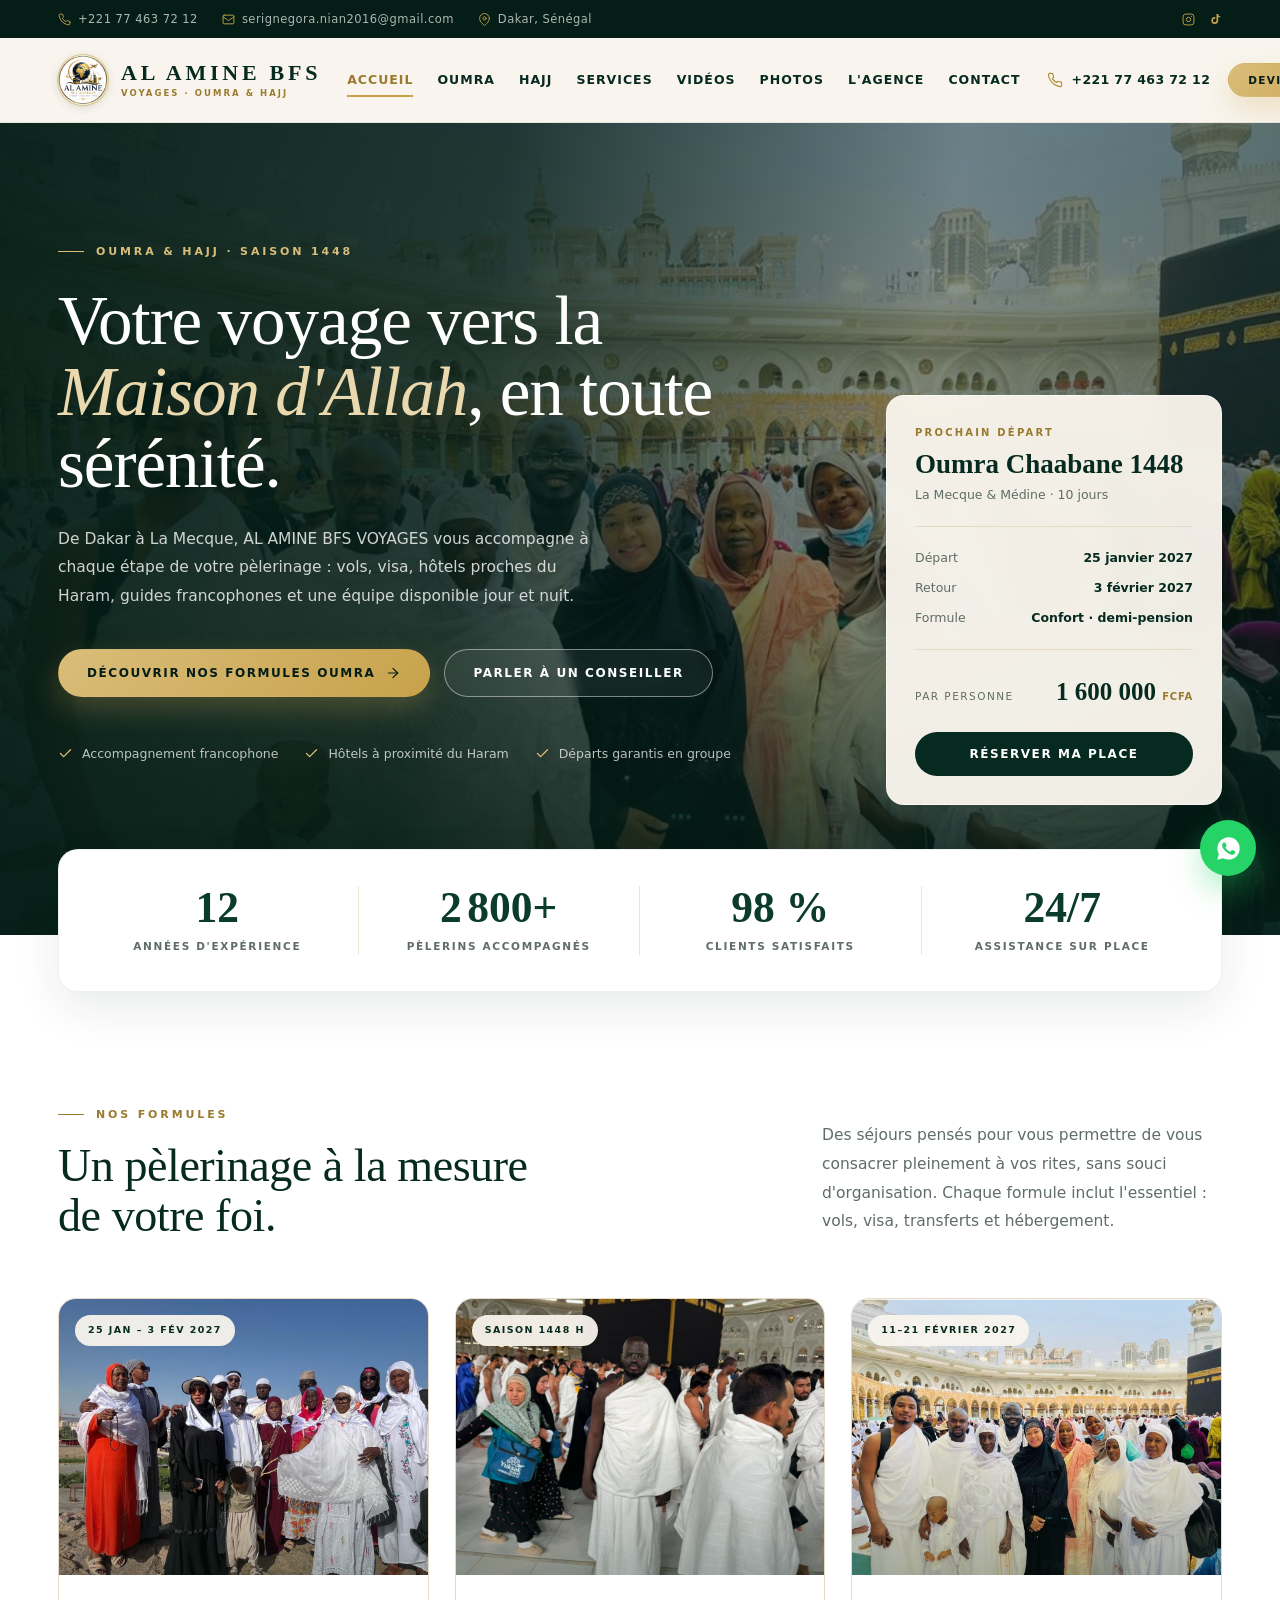
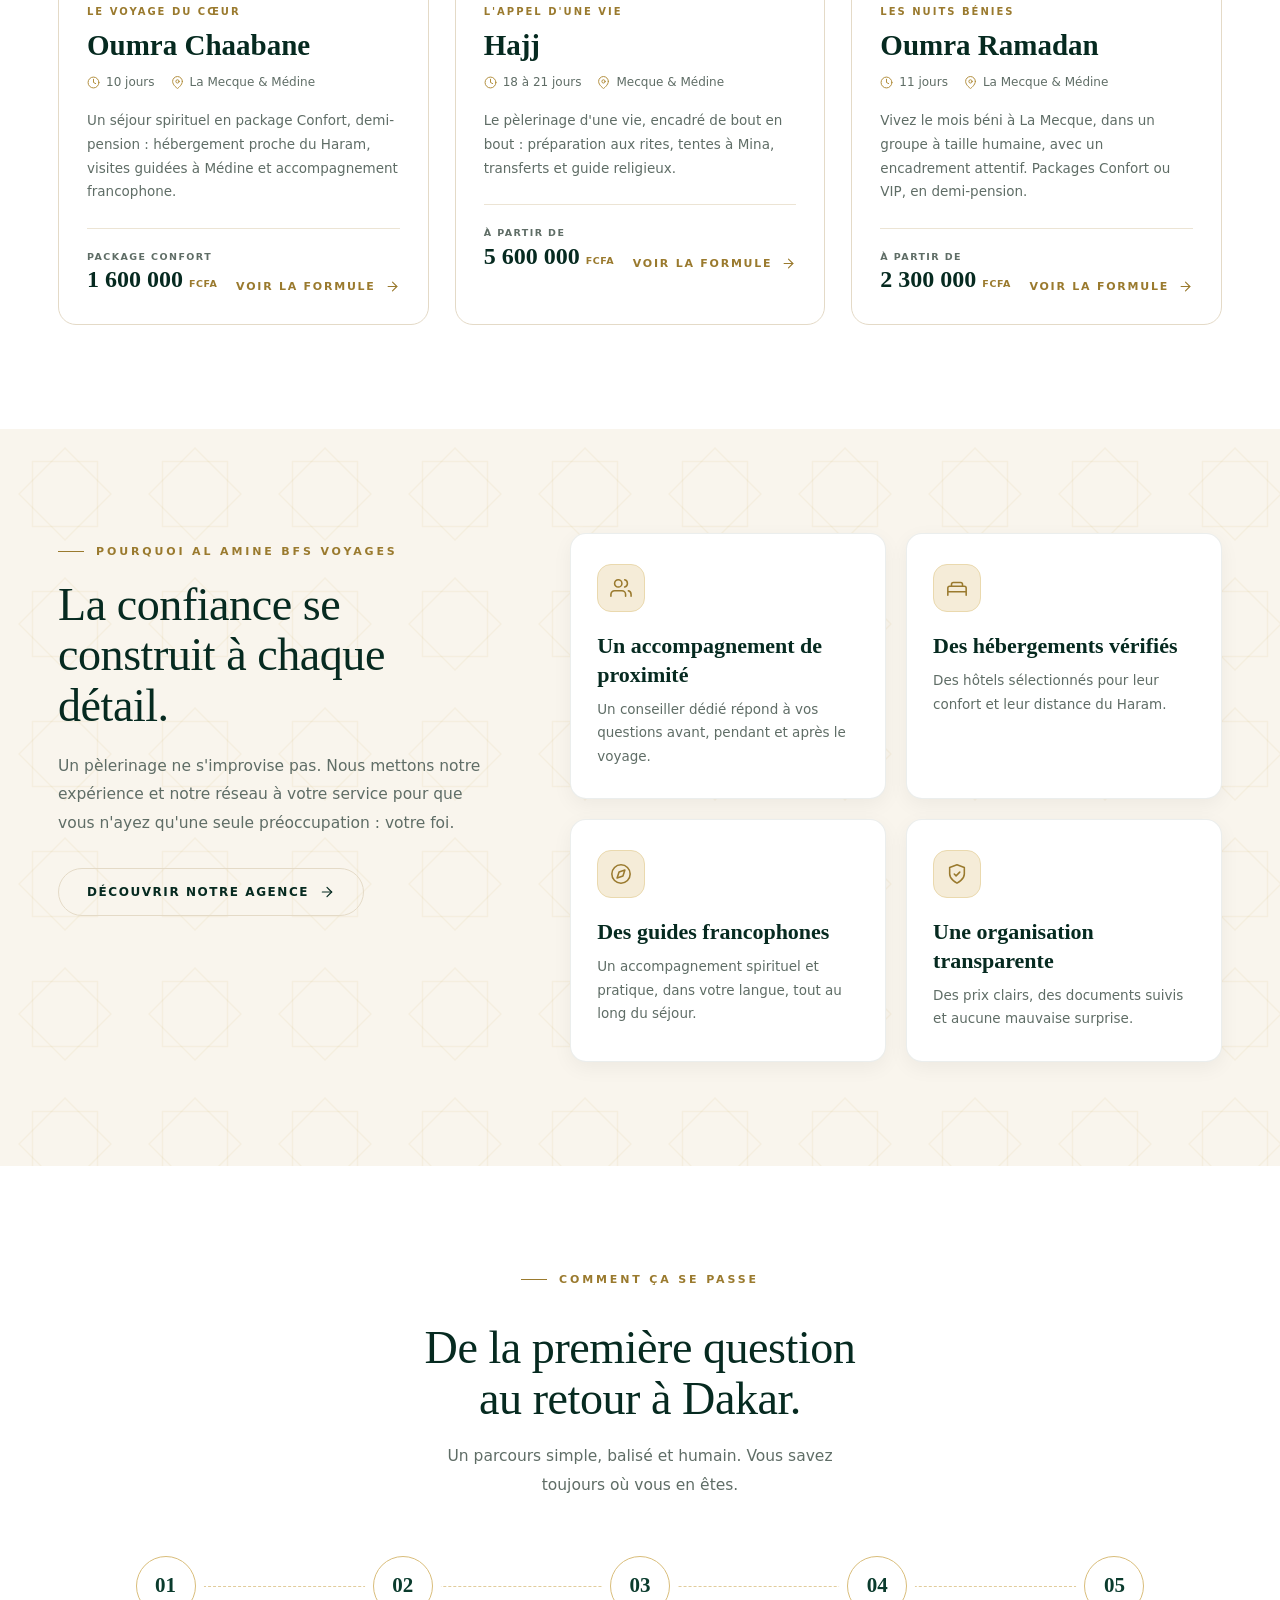
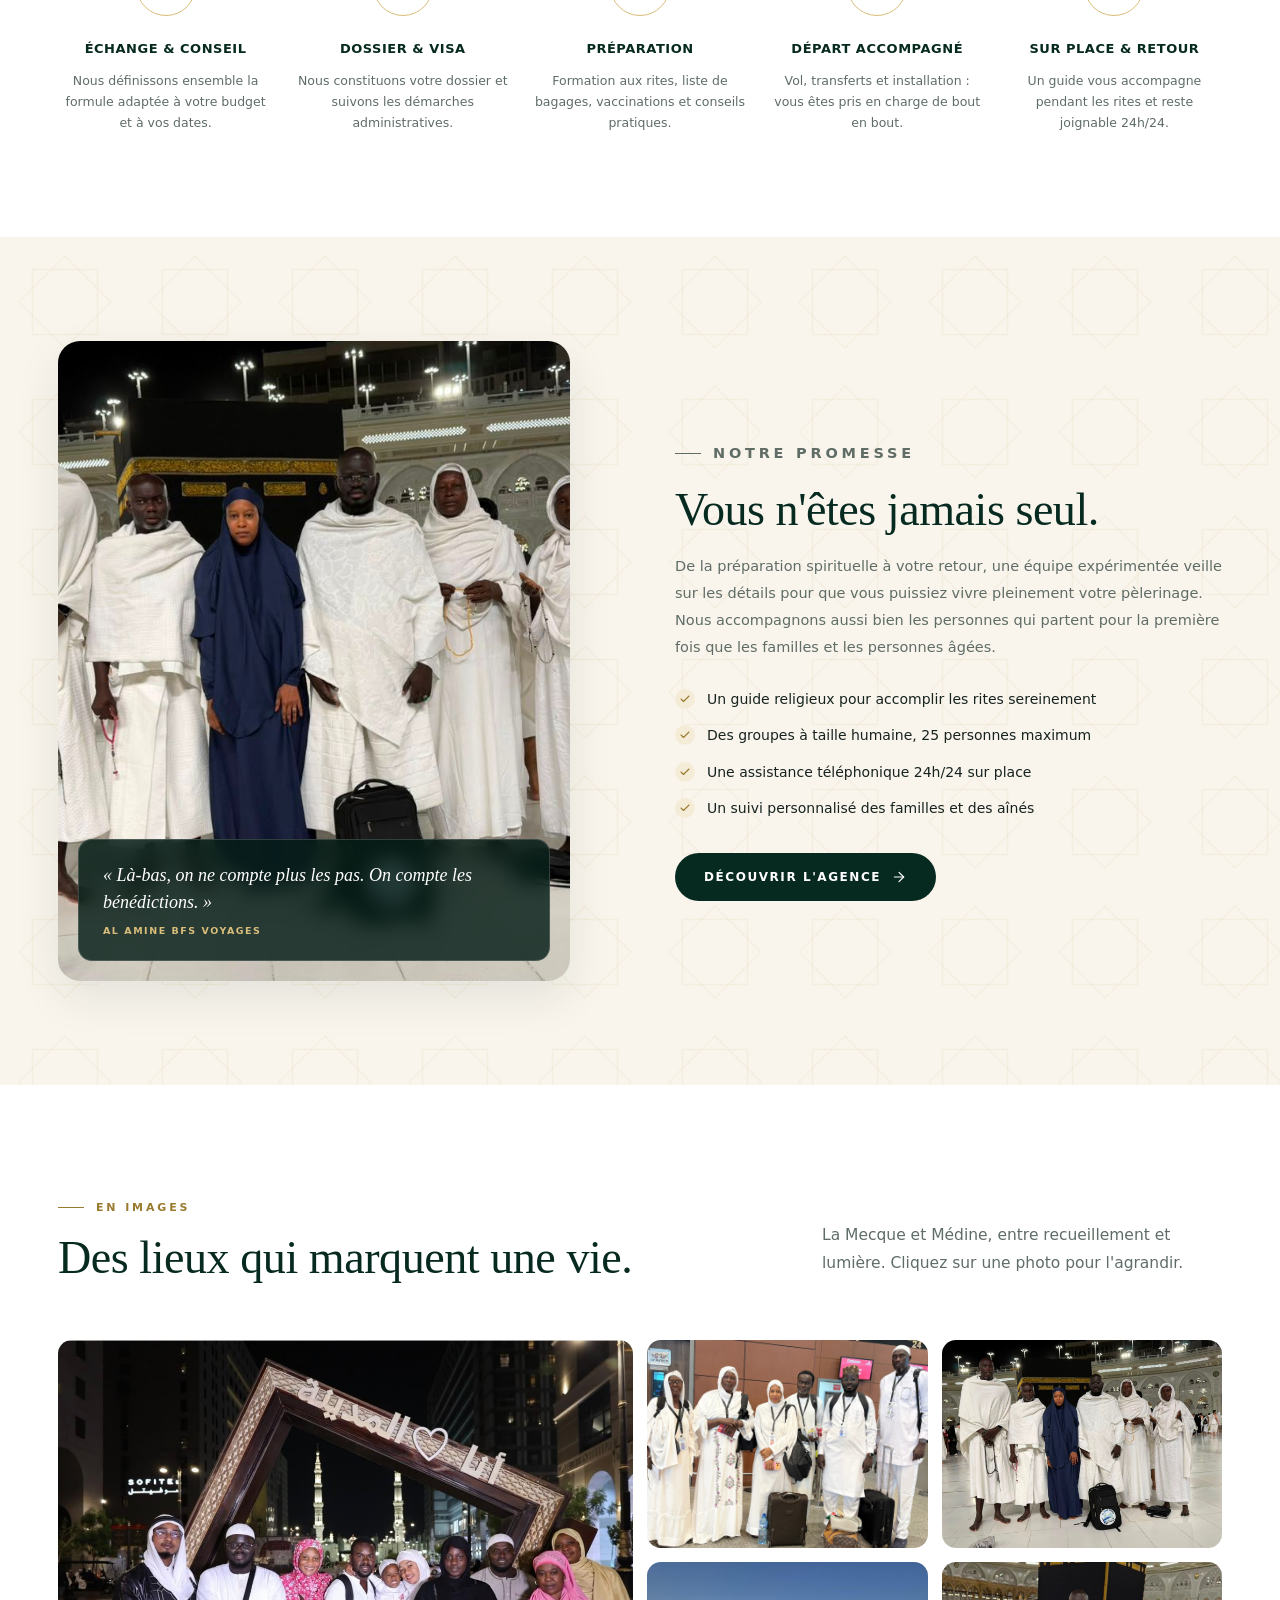
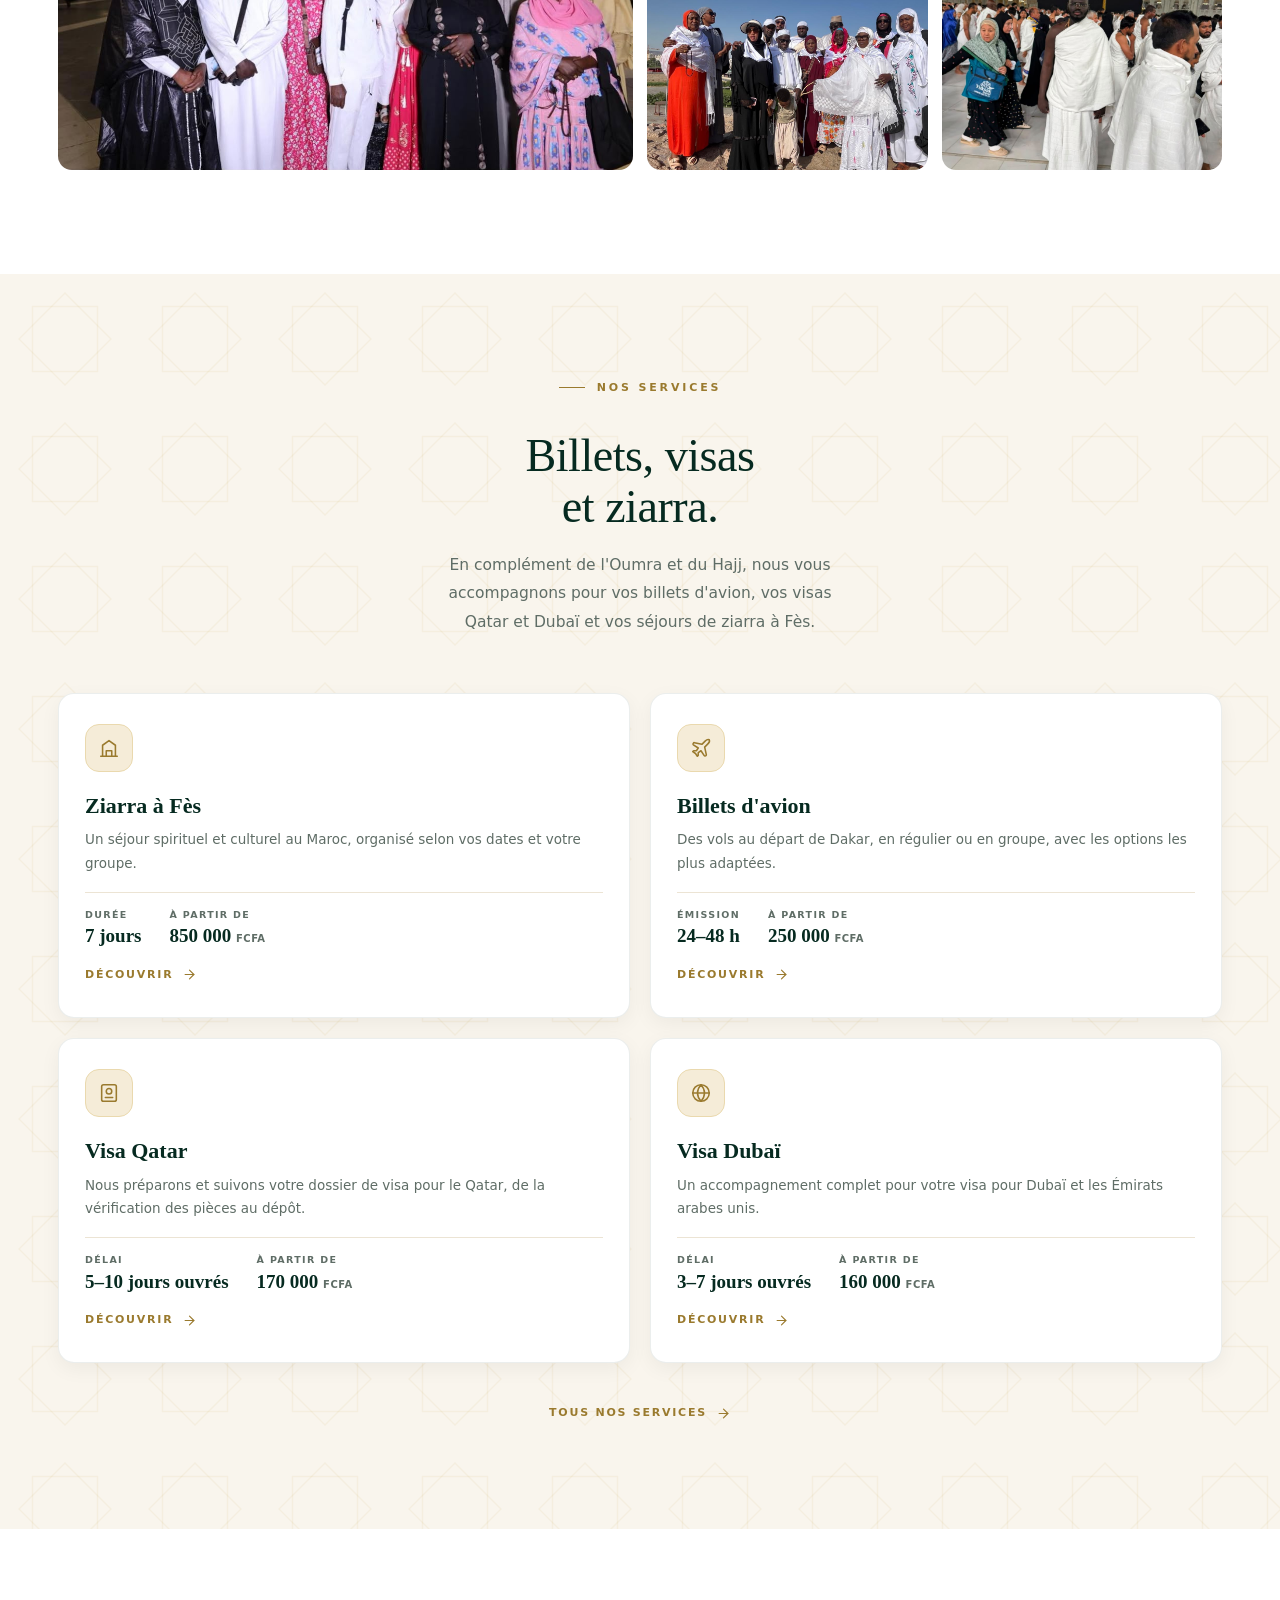
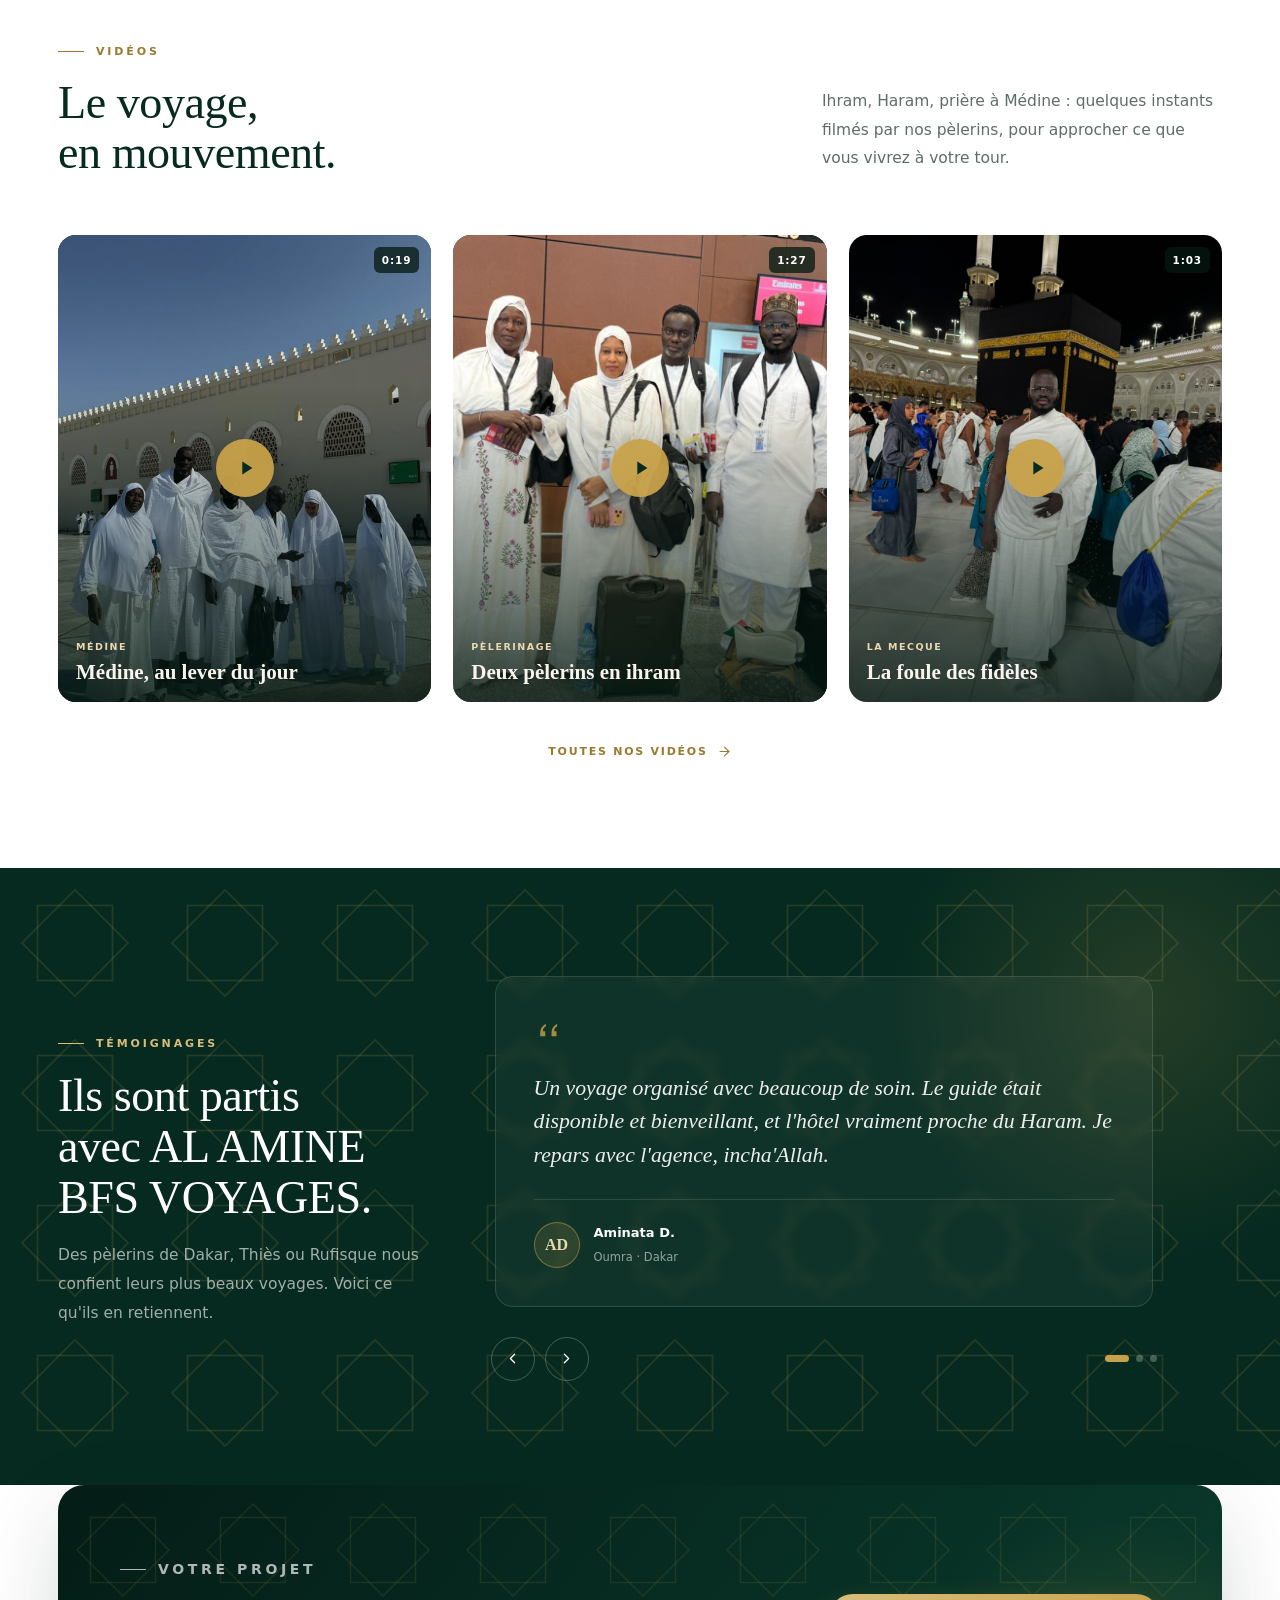
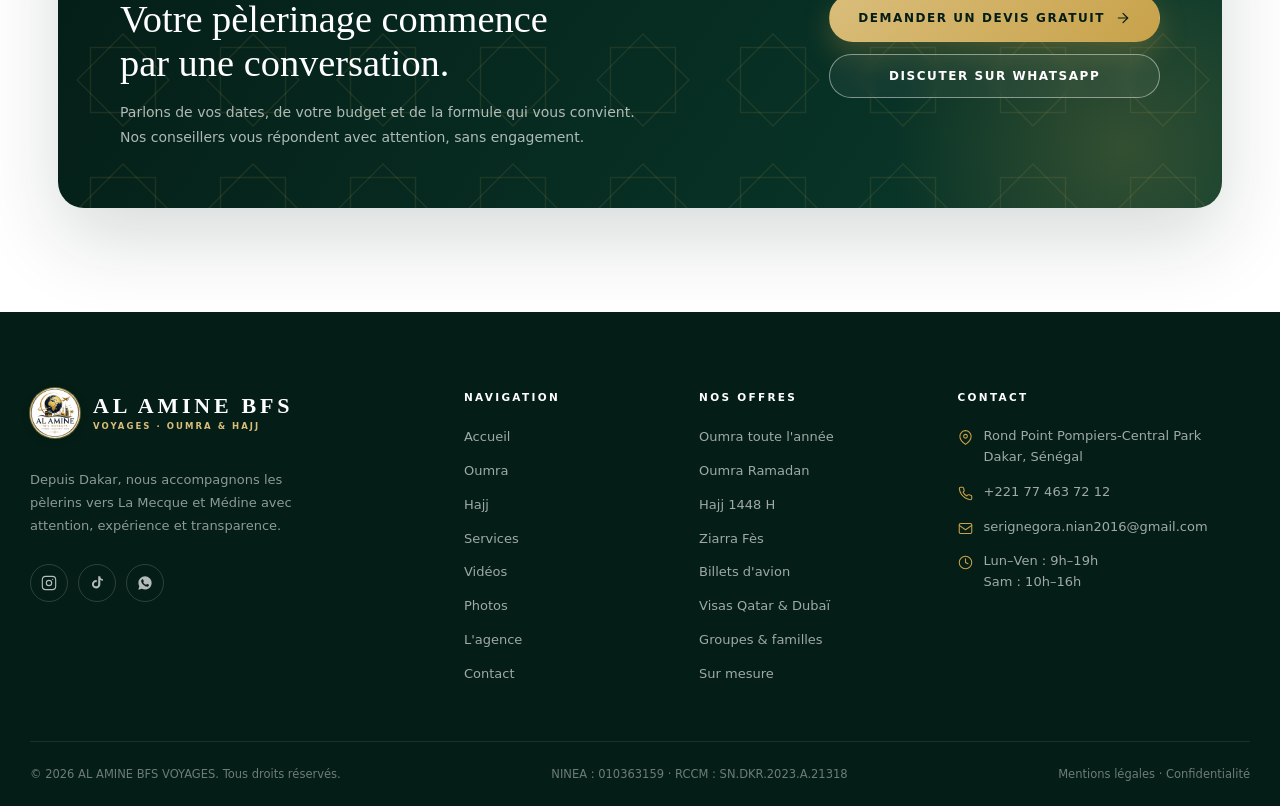
==== commit 5c4e09df: "Nom de l'agence : AL AMINE BFS VOYAGES ; renomme 11 vidéos ajoutées - « Al Amine BFS Services Voyage" ====
--- a/index.html
+++ b/index.html
@@ -3,17 +3,17 @@
 <head>
   <meta charset="UTF-8">
   <meta name="viewport" content="width=device-width, initial-scale=1">
-  <title>Al Amine BFS Services Voyages — Agence Oumra &amp; Hajj à Dakar</title>
-  <meta name="description" content="Oumra, Hajj, ziarra à Fès, billets d'avion et visas Qatar et Dubaï depuis Dakar : formules et accompagnement francophone avec Al Amine BFS Services Voyages.">
+  <title>AL AMINE BFS VOYAGES — Agence Oumra &amp; Hajj à Dakar</title>
+  <meta name="description" content="Oumra, Hajj, ziarra à Fès, billets d'avion et visas Qatar et Dubaï depuis Dakar : formules et accompagnement francophone avec AL AMINE BFS VOYAGES.">
   <meta name="theme-color" content="#062a20">
   <link rel="canonical" href="https://www.alaminebfsservices.com/">
   <link rel="icon" type="image/svg+xml" href="favicon.svg">
 
   <meta property="og:type" content="website">
   <meta property="og:locale" content="fr_FR">
-  <meta property="og:site_name" content="Al Amine BFS Services Voyages">
-  <meta property="og:title" content="Al Amine BFS Services Voyages — Agence Oumra &amp; Hajj à Dakar">
-  <meta property="og:description" content="Oumra, Hajj, ziarra, billets d'avion et visas : Al Amine BFS Services Voyages accompagne vos voyages depuis Dakar.">
+  <meta property="og:site_name" content="AL AMINE BFS VOYAGES">
+  <meta property="og:title" content="AL AMINE BFS VOYAGES — Agence Oumra &amp; Hajj à Dakar">
+  <meta property="og:description" content="Oumra, Hajj, ziarra, billets d'avion et visas : AL AMINE BFS VOYAGES accompagne vos voyages depuis Dakar.">
   <meta property="og:image" content="https://www.alaminebfsservices.com/assets/img/photos/tawaf.jpg">
   <meta property="og:url" content="https://www.alaminebfsservices.com/">
   <meta name="twitter:card" content="summary_large_image">
@@ -26,7 +26,7 @@
   <link rel="apple-touch-icon" href="assets/img/icons/apple-touch-icon.png">
   <meta name="mobile-web-app-capable" content="yes">
   <meta name="apple-mobile-web-app-capable" content="yes">
-  <meta name="apple-mobile-web-app-title" content="Al Amine BFS">
+  <meta name="apple-mobile-web-app-title" content="AL AMINE BFS">
   <meta name="apple-mobile-web-app-status-bar-style" content="default">
   <link rel="preload" as="image" href="assets/img/photos/tawaf.jpg">
 
@@ -34,7 +34,7 @@
   {
     "@context": "https://schema.org",
     "@type": "TravelAgency",
-    "name": "Al Amine BFS Services Voyages",
+    "name": "AL AMINE BFS VOYAGES",
     "description": "Agence de voyage à Dakar : Oumra, Hajj, ziarra à Fès, billets d'avion et accompagnement pour les visas Qatar et Dubaï.",
     "url": "https://www.alaminebfsservices.com/",
     "telephone": "+221774637212",
@@ -82,7 +82,7 @@
   <!-- En-tête -->
   <header class="site-header" id="site-header">
     <div class="container header-inner">
-      <a class="brand" href="index.html" aria-label="Al Amine BFS Services Voyages — Accueil">
+      <a class="brand" href="index.html" aria-label="AL AMINE BFS VOYAGES — Accueil">
         <img class="brand-mark brand-logo" src="assets/img/photos/logo-al-amine.png" alt="" width="256" height="256" decoding="async">
         <span class="brand-text">
           <span class="brand-name">AL AMINE BFS</span>
@@ -120,7 +120,7 @@
 
   <main id="main">
     <!-- Hero -->
-    <section class="hero" aria-label="Votre pèlerinage avec Al Amine BFS Services Voyages">
+    <section class="hero" aria-label="Votre pèlerinage avec AL AMINE BFS VOYAGES">
       <div class="hero-bg">
         <img src="assets/img/photos/tawaf.jpg" width="1600" height="1200" alt="Pèlerins effectuant le tawaf autour de la Kaaba, la nuit à La Mecque" fetchpriority="high">
       </div>
@@ -128,7 +128,7 @@
         <div class="hero-content">
           <p class="eyebrow eyebrow--light">Oumra &amp; Hajj · Saison 1448</p>
           <h1>Votre voyage vers la <em>Maison d'Allah</em>, en toute sérénité.</h1>
-          <p class="hero-lead">De Dakar à La Mecque, Al Amine BFS Services Voyages vous accompagne à chaque étape de votre pèlerinage : vols, visa, hôtels proches du Haram, guides francophones et une équipe disponible jour et nuit.</p>
+          <p class="hero-lead">De Dakar à La Mecque, AL AMINE BFS VOYAGES vous accompagne à chaque étape de votre pèlerinage : vols, visa, hôtels proches du Haram, guides francophones et une équipe disponible jour et nuit.</p>
           <div class="hero-actions">
             <a class="btn btn--gold" href="omra.html">
               Découvrir nos formules Oumra
@@ -279,7 +279,7 @@
     <section class="section section--cream">
       <div class="container why-grid">
         <div class="why-intro reveal">
-          <p class="eyebrow">Pourquoi Al Amine BFS Services Voyages</p>
+          <p class="eyebrow">Pourquoi AL AMINE BFS VOYAGES</p>
           <h2 class="section-title">La confiance se construit à chaque détail.</h2>
           <p class="section-lead">Un pèlerinage ne s'improvise pas. Nous mettons notre expérience et notre réseau à votre service pour que vous n'ayez qu'une seule préoccupation : votre foi.</p>
           <a class="btn btn--ghost" href="agence.html">Découvrir notre agence
@@ -367,7 +367,7 @@
       <div class="container split">
         <div class="split-media reveal">
           <img src="assets/img/photos/pilgrim.jpg" width="1400" height="1050" alt="Un pèlerin en invocation face à la Kaaba au Masjid al-Haram" loading="lazy" decoding="async">
-          <p class="floating-quote">« Là-bas, on ne compte plus les pas. On compte les bénédictions. »<span>Al Amine BFS Services Voyages</span></p>
+          <p class="floating-quote">« Là-bas, on ne compte plus les pas. On compte les bénédictions. »<span>AL AMINE BFS VOYAGES</span></p>
         </div>
         <div class="split-content reveal" style="--d: .1s">
           <p class="eyebrow">Notre promesse</p>
@@ -544,7 +544,7 @@
       <div class="container testimonials-grid">
         <div class="reveal">
           <p class="eyebrow">Témoignages</p>
-          <h2 class="section-title">Ils sont partis<br>avec Al Amine BFS Services Voyages.</h2>
+          <h2 class="section-title">Ils sont partis<br>avec AL AMINE BFS VOYAGES.</h2>
           <p class="section-lead">Des pèlerins de Dakar, Thiès ou Rufisque nous confient leurs plus beaux voyages. Voici ce qu'ils en retiennent.</p>
         </div>
 
@@ -614,7 +614,7 @@
             <a class="btn btn--gold" href="contact.html#devis">Demander un devis gratuit
               <svg viewBox="0 0 24 24" fill="none" stroke="currentColor" stroke-width="1.8" stroke-linecap="round" stroke-linejoin="round" aria-hidden="true"><line x1="5" y1="12" x2="19" y2="12"/><polyline points="12 5 19 12 12 19"/></svg>
             </a>
-            <a class="btn btn--outline" href="https://wa.me/221774637212?text=Bonjour%20Al%20Amine%20BFS%20Services%20Voyages%2C%20je%20souhaite%20des%20informations%20sur%20vos%20offres%20Oumra%20et%20Hajj." target="_blank" rel="noopener">Discuter sur WhatsApp</a>
+            <a class="btn btn--outline" href="https://wa.me/221774637212?text=Bonjour%20AL%20AMINE%20BFS%20VOYAGES%2C%20je%20souhaite%20des%20informations%20sur%20vos%20offres%20Oumra%20et%20Hajj." target="_blank" rel="noopener">Discuter sur WhatsApp</a>
           </div>
         </div>
       </div>
@@ -625,7 +625,7 @@
   <footer class="site-footer">
     <div class="container footer-grid">
       <div class="footer-brand">
-        <a class="brand" href="index.html" aria-label="Al Amine BFS Services Voyages — Accueil">
+        <a class="brand" href="index.html" aria-label="AL AMINE BFS VOYAGES — Accueil">
           <img class="brand-mark brand-logo" src="assets/img/photos/logo-al-amine.png" alt="" width="256" height="256" decoding="async">
           <span class="brand-text">
             <span class="brand-name">AL AMINE BFS</span>
@@ -680,13 +680,13 @@
     </div>
 
     <div class="container footer-bottom">
-      <p>© <span id="year">2026</span> Al Amine BFS Services Voyages. Tous droits réservés.</p>
+      <p>© <span id="year">2026</span> AL AMINE BFS VOYAGES. Tous droits réservés.</p>
       <p>NINEA : 010363159 &#183; RCCM : SN.DKR.2023.A.21318</p>
       <p><a href="mentions-legales.html">Mentions légales</a> · <a href="mentions-legales.html#donnees">Confidentialité</a></p>
     </div>
   </footer>
 
-  <a class="wa-float" href="https://wa.me/221774637212?text=Bonjour%20Al%20Amine%20BFS%20Services%20Voyages%2C%20je%20souhaite%20des%20informations%20sur%20vos%20offres%20Oumra%20et%20Hajj." target="_blank" rel="noopener" aria-label="Discuter avec Al Amine BFS Services Voyages sur WhatsApp">
+  <a class="wa-float" href="https://wa.me/221774637212?text=Bonjour%20AL%20AMINE%20BFS%20VOYAGES%2C%20je%20souhaite%20des%20informations%20sur%20vos%20offres%20Oumra%20et%20Hajj." target="_blank" rel="noopener" aria-label="Discuter avec AL AMINE BFS VOYAGES sur WhatsApp">
     <svg viewBox="0 0 24 24" fill="currentColor" aria-hidden="true"><path d="M12.04 2C6.58 2 2.13 6.45 2.13 11.91c0 1.75.46 3.45 1.32 4.95L2 22l5.25-1.38a9.9 9.9 0 0 0 4.79 1.22h.01c5.46 0 9.91-4.45 9.91-9.91 0-2.65-1.03-5.14-2.9-7.01A9.82 9.82 0 0 0 12.04 2zm5.8 14.1c-.24.68-1.4 1.3-1.93 1.35-.5.05-1.13.07-1.82-.15-.42-.13-.96-.31-1.65-.61-2.9-1.25-4.79-4.17-4.94-4.36-.14-.19-1.18-1.57-1.18-3 0-1.42.74-2.12 1-2.41.26-.29.58-.36.77-.36h.55c.18 0 .42-.07.65.5.24.58.82 2 .89 2.14.07.14.12.31.02.5-.1.19-.15.31-.29.48-.14.17-.3.38-.43.51-.14.14-.29.3-.12.59.17.29.74 1.22 1.59 1.98 1.09.97 2.01 1.27 2.3 1.41.29.14.46.12.63-.07.17-.19.72-.84.91-1.13.19-.29.38-.24.64-.15.26.1 1.65.78 1.94.92.29.14.48.21.55.33.07.12.07.68-.17 1.36z"/></svg>
   </a>
 
